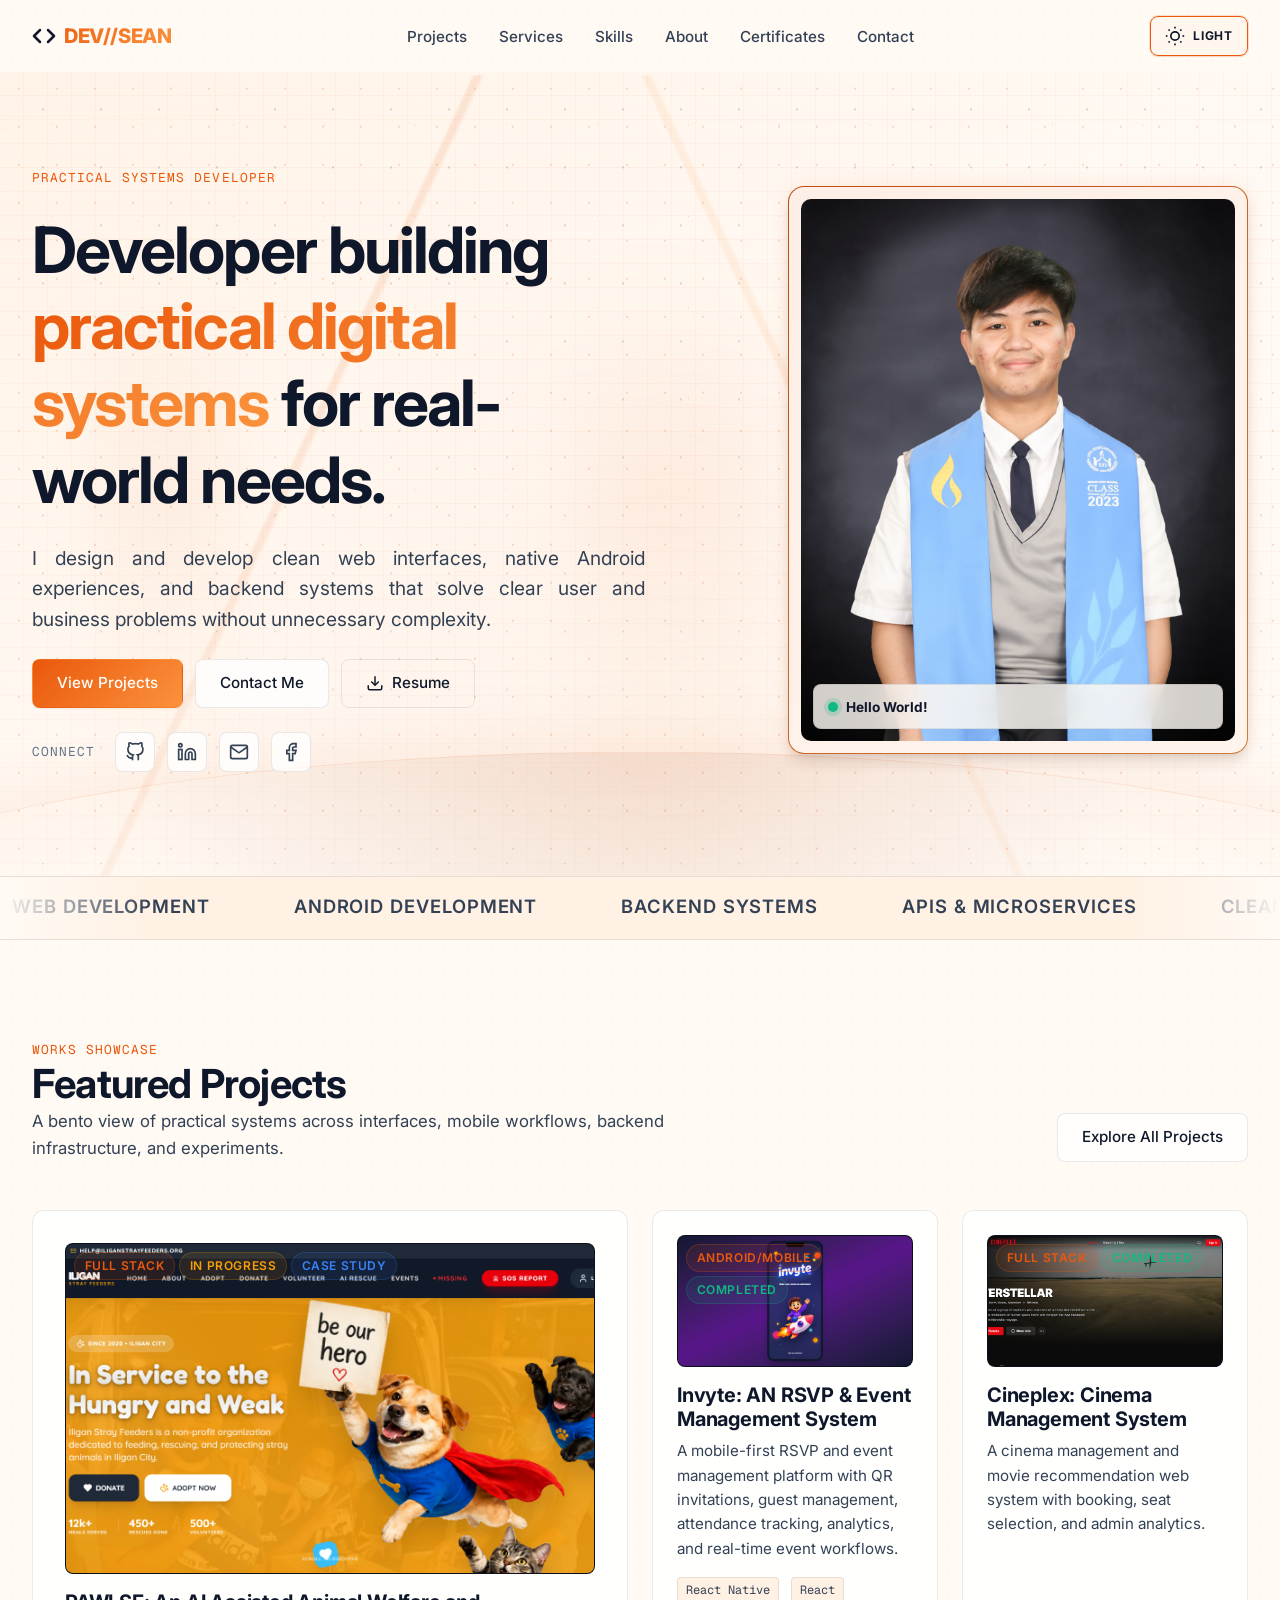
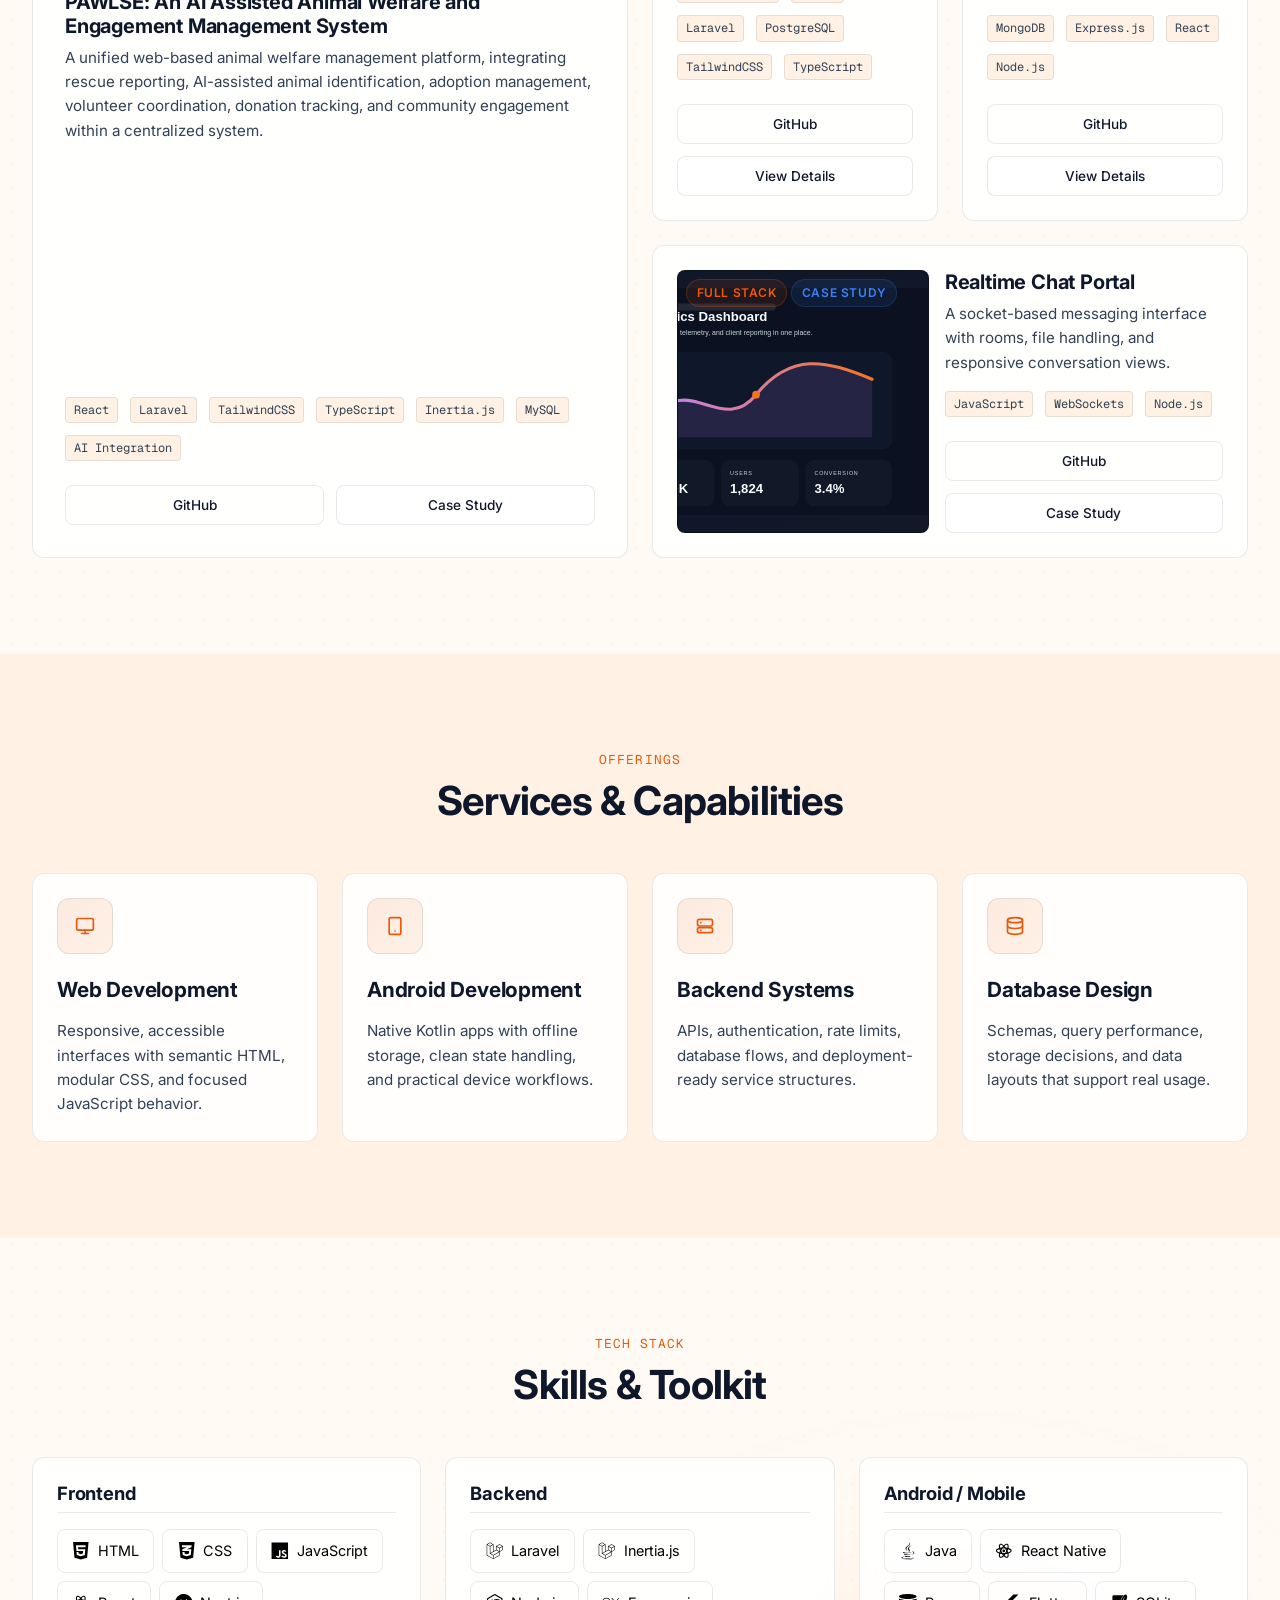
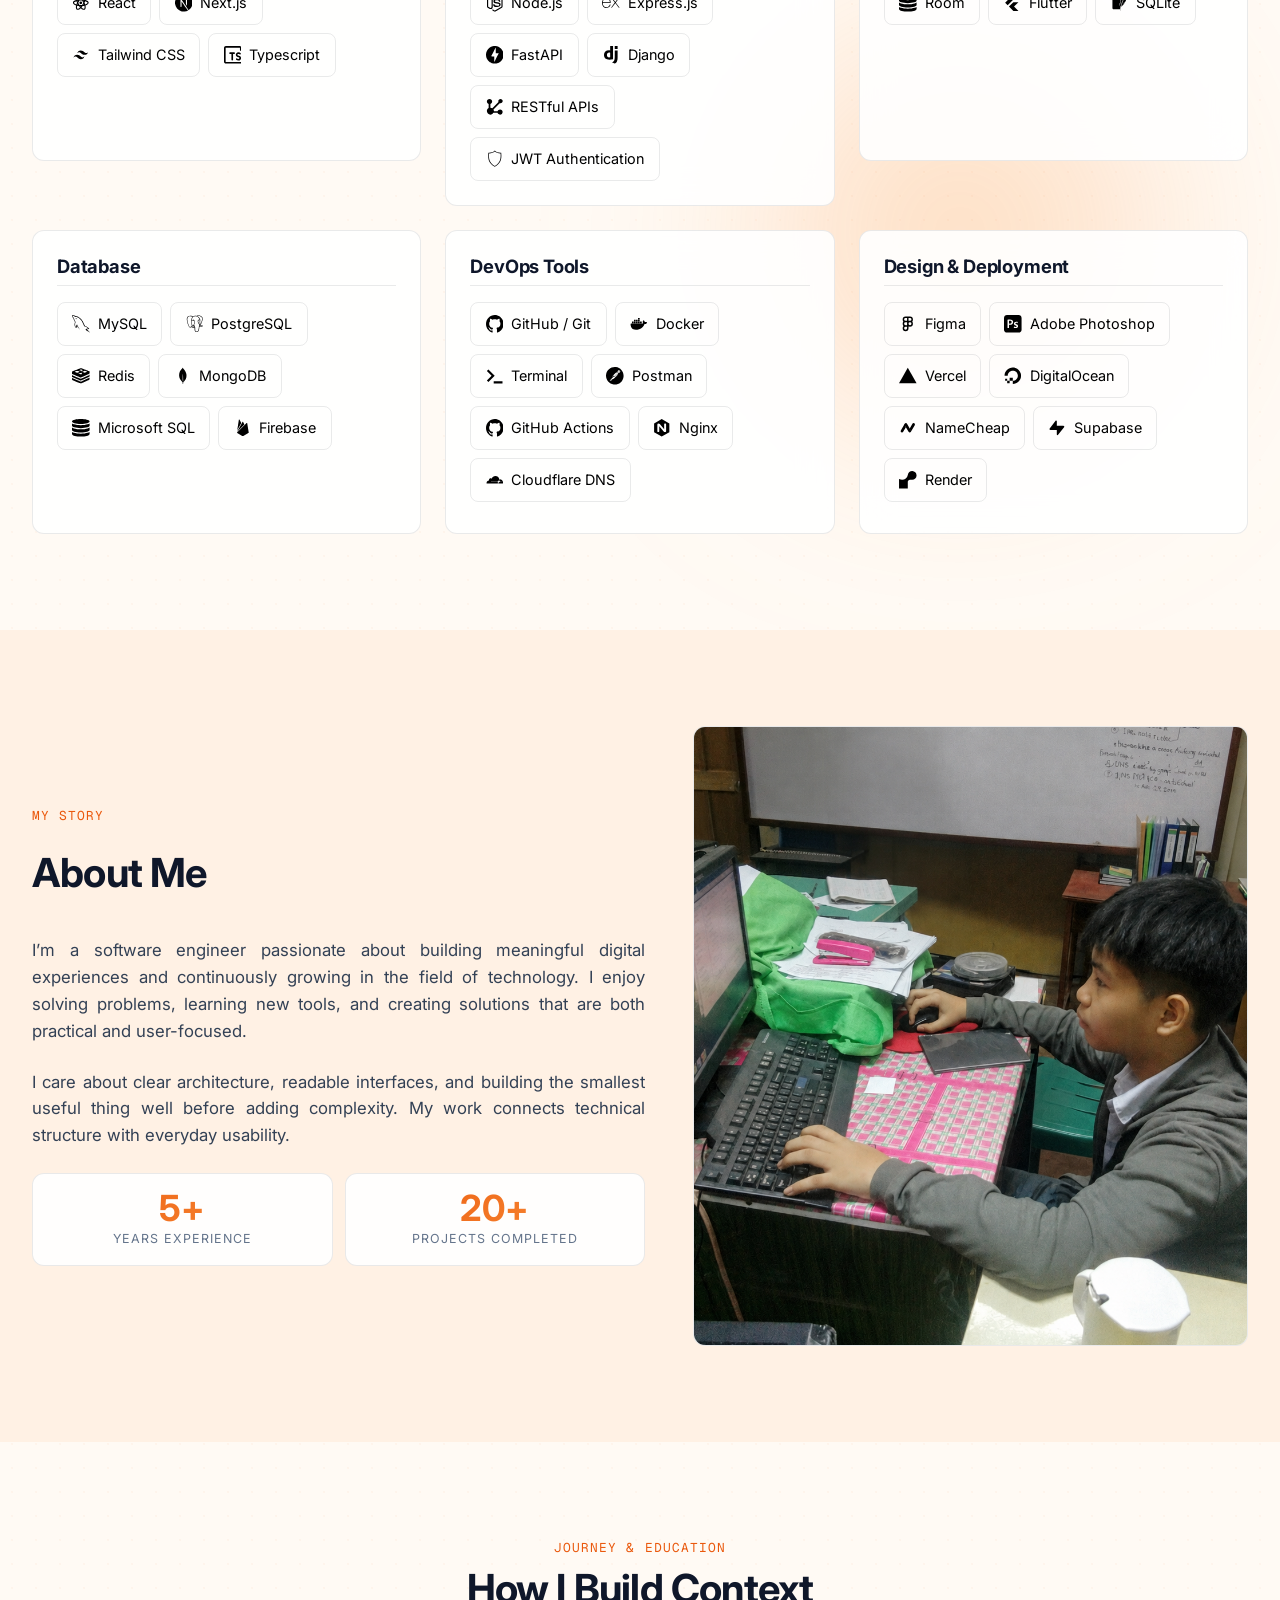
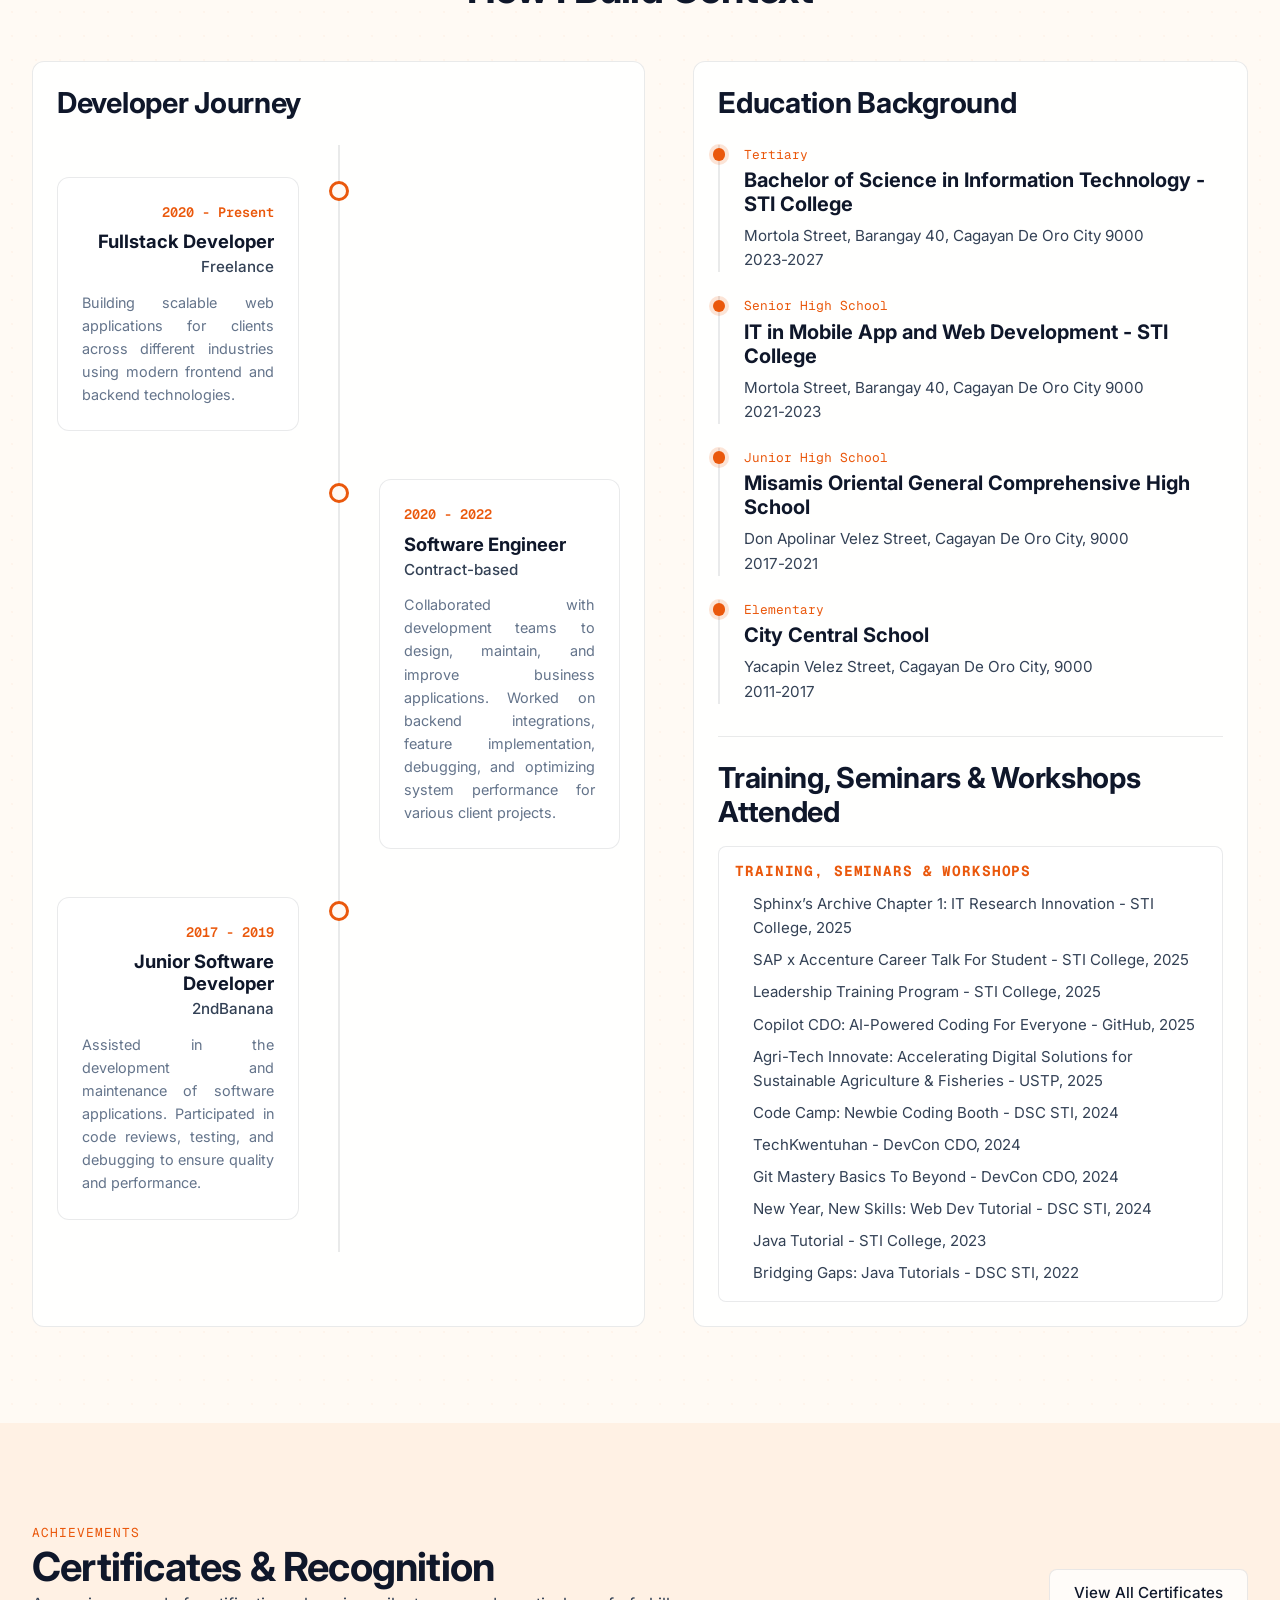
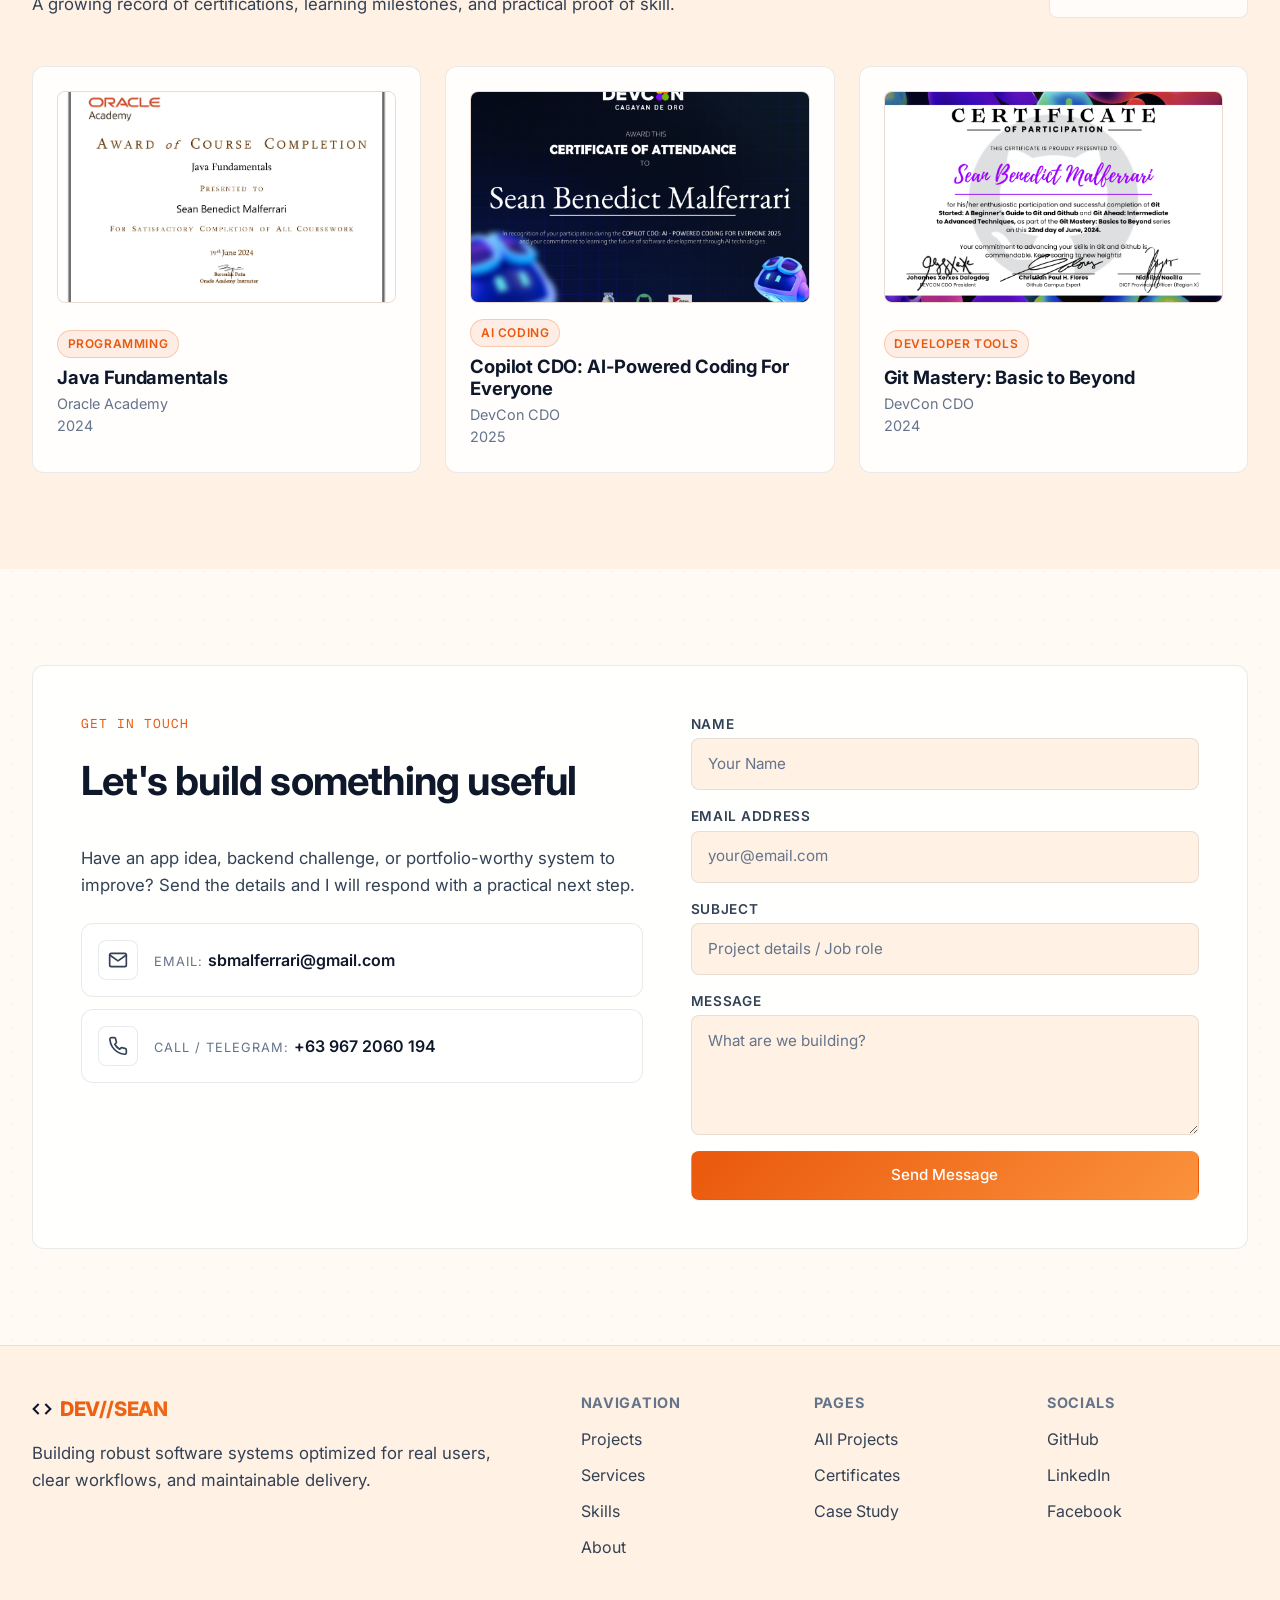
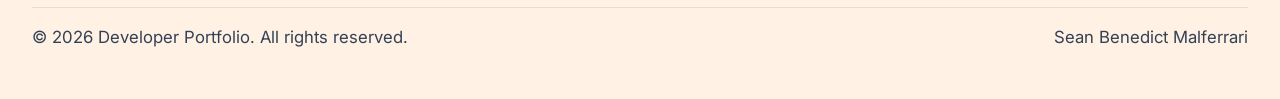
==== index.html @ 6ca3af42 "initial commit" ====
<!DOCTYPE html>
<html lang="en" data-theme="dark">

<head>
  <meta charset="UTF-8">
  <meta name="viewport" content="width=device-width, initial-scale=1.0">
  <title>Developer Portfolio | Practical Digital Systems</title>
  <meta name="description"
    content="Developer portfolio for practical web, Android, backend, and data-driven digital systems built for real-world needs.">
  <meta name="keywords"
    content="Software Developer, Web Developer, Android Developer, Backend Engineer, JavaScript, Kotlin, Node.js">
  <meta name="author" content="Developer">
  <link rel="preconnect" href="https://fonts.googleapis.com">
  <link rel="preconnect" href="https://fonts.gstatic.com" crossorigin>
  <link rel="icon" href="assets/icons/favicon.ico" type="image/x-icon">
  <link
    href="https://fonts.googleapis.com/css2?family=Geist+Mono:wght@100..900&family=Geist:wght@100..900&family=Inter:wght@100..900&display=swap"
    rel="stylesheet">
  <link rel="stylesheet" href="css/reset.css">
  <link rel="stylesheet" href="css/variables.css">
  <link rel="stylesheet" href="css/base.css">
  <link rel="stylesheet" href="css/layout.css">
  <link rel="stylesheet" href="css/components.css">
  <link rel="stylesheet" href="css/sections.css">
  <link rel="stylesheet" href="css/animations.css">
  <link rel="stylesheet" href="css/responsive.css">
</head>

<body>
  <div class="blur-glow-container" aria-hidden="true">
    <div class="blur-glow blur-glow-1 float-bg-1"></div>
    <div class="blur-glow blur-glow-2 float-bg-2"></div>
  </div>

  <header id="siteHeader">
    <div class="container nav-wrapper">
      <a href="index.html#home" class="logo" aria-label="Developer Portfolio Home">
        <svg width="24" height="24" viewBox="0 0 24 24" fill="none" stroke="currentColor" stroke-width="2.5"
          stroke-linecap="round" stroke-linejoin="round" aria-hidden="true">
          <polyline points="16 18 22 12 16 6"></polyline>
          <polyline points="8 6 2 12 8 18"></polyline>
        </svg>
        <span>DEV//SEAN</span>
      </a>
      <nav class="nav-menu" aria-label="Main Navigation">
        <ul class="nav-links">
          <li><a href="#projects" class="nav-link">Projects</a></li>
          <li><a href="#services" class="nav-link">Services</a></li>
          <li><a href="#skills" class="nav-link">Skills</a></li>
          <li><a href="#about" class="nav-link">About</a></li>
          <li><a href="#achievements" class="nav-link">Certificates</a></li>
          <li><a href="#contact" class="nav-link">Contact</a></li>
        </ul>
      </nav>
      <div class="nav-actions">
        <button class="theme-toggle" id="themeToggler" type="button" aria-label="Toggle Theme">
          <svg class="moon-icon" width="20" height="20" viewBox="0 0 24 24" fill="none" stroke="currentColor"
            stroke-width="2" aria-hidden="true">
            <path d="M21 12.79A9 9 0 1 1 11.21 3 7 7 0 0 0 21 12.79z"></path>
          </svg>
          <svg class="sun-icon" width="20" height="20" viewBox="0 0 24 24" fill="none" stroke="currentColor"
            stroke-width="2" aria-hidden="true">
            <circle cx="12" cy="12" r="5"></circle>
            <line x1="12" y1="1" x2="12" y2="3"></line>
            <line x1="12" y1="21" x2="12" y2="23"></line>
            <line x1="4.22" y1="4.22" x2="5.64" y2="5.64"></line>
            <line x1="18.36" y1="18.36" x2="19.78" y2="19.78"></line>
            <line x1="1" y1="12" x2="3" y2="12"></line>
            <line x1="21" y1="12" x2="23" y2="12"></line>
            <line x1="4.22" y1="19.78" x2="5.64" y2="18.36"></line>
            <line x1="18.36" y1="4.22" x2="19.78" y2="5.64"></line>
          </svg>
          <span class="theme-toggle-text">Dark</span>
        </button>
        <button class="hamburger" type="button" aria-label="Toggle Mobile Menu" aria-expanded="false"
          aria-controls="mobileNavbar">
          <span></span><span></span><span></span>
        </button>
      </div>
    </div>
  </header>

  <nav class="mobile-nav" id="mobileNavbar" aria-label="Mobile Navigation" aria-hidden="true">
    <a href="#projects" class="nav-link">Projects</a>
    <a href="#services" class="nav-link">Services</a>
    <a href="#skills" class="nav-link">Skills</a>
    <a href="#about" class="nav-link">About</a>
    <a href="#achievements" class="nav-link">Certificates</a>
    <a href="#contact" class="nav-link">Contact</a>
  </nav>

  <main>
    <div class="hero-tech-shell" data-parallax-shell>
      <div class="arc-aura-bg" aria-hidden="true">
        <span class="arc-aura-starfield"></span>
        <span class="arc-aura-column arc-aura-column-1"></span>
        <span class="arc-aura-column arc-aura-column-2"></span>
        <span class="arc-aura-column arc-aura-column-3"></span>
        <span class="arc-aura-horizon"></span>
      </div>
      <section class="hero-section" id="home">
        <div class="container hero-layout">
          <div class="hero-content hero-copy reveal">
            <span class="section-kicker">Practical Systems Developer</span>
            <h1>Developer building <span class="gradient-text">practical digital systems</span> for real-world needs.
            </h1>
            <p class="hero-lead">I design and develop clean web interfaces, native Android experiences, and backend
              systems that solve clear user and business problems without unnecessary complexity.</p>
            <div class="hero-actions" aria-label="Primary actions">
              <a href="#projects" class="btn btn-primary">View Projects</a>
              <a href="#contact" class="btn btn-secondary">Contact Me</a>
              <a href="assets/documents/resume-placeholder.txt" class="btn btn-outline" download
                aria-label="Download resume">
                <svg width="18" height="18" viewBox="0 0 24 24" fill="none" stroke="currentColor" stroke-width="2"
                  aria-hidden="true">
                  <path d="M21 15v4a2 2 0 0 1-2 2H5a2 2 0 0 1-2-2v-4"></path>
                  <polyline points="7 10 12 15 17 10"></polyline>
                  <line x1="12" y1="15" x2="12" y2="3"></line>
                </svg>
                Resume
              </a>
            </div>
            <div class="hero-socials social-links" aria-label="Social profile links">
              <span class="social-label">Connect</span>
              <a href="https://github.com" target="_blank" rel="noopener noreferrer" class="btn-icon"
                aria-label="GitHub Profile"><svg width="20" height="20" viewBox="0 0 24 24" fill="none"
                  stroke="currentColor" stroke-width="2" aria-hidden="true">
                  <path
                    d="M9 19c-5 1.5-5-2.5-7-3m14 6v-3.87a3.37 3.37 0 0 0-.94-2.61c3.14-.35 6.44-1.54 6.44-7A5.44 5.44 0 0 0 20 4.77 5.07 5.07 0 0 0 19.91 1S18.73.65 16 2.48a13.38 13.38 0 0 0-7 0C6.27.65 5.09 1 5.09 1A5.07 5.07 0 0 0 5 4.77a5.44 5.44 0 0 0-1.5 3.78c0 5.42 3.3 6.61 6.44 7A3.37 3.37 0 0 0 9 18.13V22">
                  </path>
                </svg></a>
              <a href="https://linkedin.com" target="_blank" rel="noopener noreferrer" class="btn-icon"
                aria-label="LinkedIn Profile"><svg width="20" height="20" viewBox="0 0 24 24" fill="none"
                  stroke="currentColor" stroke-width="2" aria-hidden="true">
                  <path d="M16 8a6 6 0 0 1 6 6v7h-4v-7a2 2 0 0 0-2-2 2 2 0 0 0-2 2v7h-4v-7a6 6 0 0 1 6-6z"></path>
                  <rect x="2" y="9" width="4" height="12"></rect>
                  <circle cx="4" cy="4" r="2"></circle>
                </svg></a>
              <a href="mailto:hello@example.com" class="btn-icon" aria-label="Email Me"><svg width="20" height="20"
                  viewBox="0 0 24 24" fill="none" stroke="currentColor" stroke-width="2" aria-hidden="true">
                  <path d="M4 4h16c1.1 0 2 .9 2 2v12c0 1.1-.9 2-2 2H4c-1.1 0-2-.9-2-2V6c0-1.1.9-2 2-2z"></path>
                  <polyline points="22,6 12,13 2,6"></polyline>
                </svg></a>
              <a href="https://facebook.com" target="_blank" rel="noopener noreferrer" class="btn-icon"
                aria-label="Facebook Profile"><svg width="20" height="20" viewBox="0 0 24 24" fill="none"
                  stroke="currentColor" stroke-width="2" aria-hidden="true">
                  <path d="M18 2h-3a5 5 0 0 0-5 5v3H7v4h3v8h4v-8h3l1-4h-4V7a1 1 0 0 1 1-1h3z"></path>
                </svg></a>
            </div>
          </div>
          <aside class="hero-visual reveal delay-2" aria-label="Developer profile image">
            <div class="profile-frame">
              <img src="assets/images/profile/hero_profile.jpg" alt="Developer profile portrait" class="profile-image">
              <div class="profile-status">
                <span class="status-dot" aria-hidden="true"></span>
                Hello World!
              </div>
            </div>
          </aside>
        </div>
      </section>

      <div class="marquee-container" aria-label="Expertise Highlights List">
        <div class="marquee-content">
          <span class="marquee-item"><svg viewBox="0 0 24 24" fill="none" stroke="currentColor" stroke-width="2"
              aria-hidden="true">
              <rect x="2" y="3" width="20" height="14" rx="2"></rect>
              <line x1="8" y1="21" x2="16" y2="21"></line>
              <line x1="12" y1="17" x2="12" y2="21"></line>
            </svg>Web Development</span>
          <span class="marquee-item"><svg viewBox="0 0 24 24" fill="none" stroke="currentColor" stroke-width="2"
              aria-hidden="true">
              <rect x="5" y="2" width="14" height="20" rx="2"></rect>
              <line x1="12" y1="18" x2="12.01" y2="18"></line>
            </svg>Android Development</span>
          <span class="marquee-item"><svg viewBox="0 0 24 24" fill="none" stroke="currentColor" stroke-width="2"
              aria-hidden="true">
              <ellipse cx="12" cy="5" rx="9" ry="3"></ellipse>
              <path d="M3 5v14c0 1.66 4 3 9 3s9-1.34 9-3V5"></path>
              <path d="M3 12c0 1.66 4 3 9 3s9-1.34 9-3"></path>
            </svg>Backend Systems</span>
          <span class="marquee-item"><svg viewBox="0 0 24 24" fill="none" stroke="currentColor" stroke-width="2"
              aria-hidden="true">
              <polygon points="12 2 2 7 12 12 22 7 12 2"></polygon>
              <polyline points="2 17 12 22 22 17"></polyline>
              <polyline points="2 12 12 17 22 12"></polyline>
            </svg>APIs &amp; Microservices</span>
          <span class="marquee-item"><svg viewBox="0 0 24 24" fill="none" stroke="currentColor" stroke-width="2"
              aria-hidden="true">
              <path d="M12 20h9"></path>
              <path d="M16.5 3.5a2.12 2.12 0 0 1 3 3L7 19l-4 1 1-4Z"></path>
            </svg>Clean Interfaces</span>
          <span class="marquee-item"><svg viewBox="0 0 24 24" fill="none" stroke="currentColor" stroke-width="2"
              aria-hidden="true">
              <rect x="2" y="3" width="20" height="14" rx="2"></rect>
              <line x1="8" y1="21" x2="16" y2="21"></line>
              <line x1="12" y1="17" x2="12" y2="21"></line>
            </svg>Web Development</span>
          <span class="marquee-item"><svg viewBox="0 0 24 24" fill="none" stroke="currentColor" stroke-width="2"
              aria-hidden="true">
              <rect x="5" y="2" width="14" height="20" rx="2"></rect>
              <line x1="12" y1="18" x2="12.01" y2="18"></line>
            </svg>Android Development</span>
          <span class="marquee-item"><svg viewBox="0 0 24 24" fill="none" stroke="currentColor" stroke-width="2"
              aria-hidden="true">
              <ellipse cx="12" cy="5" rx="9" ry="3"></ellipse>
              <path d="M3 5v14c0 1.66 4 3 9 3s9-1.34 9-3V5"></path>
              <path d="M3 12c0 1.66 4 3 9 3s9-1.34 9-3"></path>
            </svg>Backend Systems</span>
        </div>
      </div>
    </div>

    <section id="projects">
      <div class="container">
        <div class="section-heading section-heading-row reveal">
          <div>
            <span class="section-kicker">Works Showcase</span>
            <h2>Featured Projects</h2>
            <p class="section-lead">A bento view of practical systems across interfaces, mobile workflows, backend
              infrastructure, and experiments.</p>
          </div>
          <a href="projects.html" class="btn btn-secondary">Explore All Projects</a>
        </div>
        <div class="project-bento" data-render="featured-projects" aria-label="Featured project bento grid">
          <article class="card project-card project-card-large reveal">
            <div class="project-image-wrapper">
              <div class="project-badges">
                <span class="badge badge-category">Full Stack</span>
                <span class="badge badge-completed">Completed</span>
                <span class="badge badge-case-study">Case Study</span>
              </div>
              <img src="assets/images/projects/project-web.svg" alt="SaaS metrics dashboard project preview"
                class="project-image">
            </div>
            <div class="project-content">
              <h3 class="project-title">SaaS Metrics Dashboard Platform</h3>
              <p class="project-desc">A lightweight analytics dashboard with realtime telemetry, responsive data panels,
                and a clean interface for decision-making teams.</p>
              <div class="project-tech"><span class="tech-tag">HTML5</span><span class="tech-tag">CSS3</span><span
                  class="tech-tag">JavaScript</span><span class="tech-tag">Node.js</span></div>
              <div class="project-actions"><a href="https://github.com" target="_blank" rel="noopener noreferrer"
                  class="btn btn-outline">GitHub</a><a href="project-details.html?id=saas-dashboard"
                  class="btn btn-secondary">Case Study</a></div>
            </div>
          </article>
          <article class="card project-card project-card-medium reveal delay-1">
            <div class="project-image-wrapper">
              <div class="project-badges">
                <span class="badge badge-category">Android/Mobile</span>
                <span class="badge badge-completed">Completed</span>
              </div><img src="assets/images/projects/project-mobile.svg" alt="FocusFlow Android app project preview"
                class="project-image">
            </div>
            <div class="project-content">
              <h3 class="project-title">FocusFlow Android App</h3>
              <p class="project-desc">A native productivity app with offline timers, Room storage, and focused session
                analytics.</p>
              <div class="project-tech"><span class="tech-tag">Kotlin</span><span class="tech-tag">Jetpack</span><span
                  class="tech-tag">Room</span></div>
              <div class="project-actions"><a href="https://github.com" target="_blank" rel="noopener noreferrer"
                  class="btn btn-outline">GitHub</a><a href="project-details.html?id=focus-flow"
                  class="btn btn-secondary">View Details</a></div>
            </div>
          </article>
          <article class="card project-card project-card-medium reveal delay-2">
            <div class="project-image-wrapper">
              <div class="project-badges">
                <span class="badge badge-category">Backend</span>
                <span class="badge badge-progress">In Progress</span>
              </div><img src="assets/images/projects/project-backend.svg" alt="Microservices API gateway project preview"
                class="project-image">
            </div>
            <div class="project-content">
              <h3 class="project-title">Microservices API Gateway</h3>
              <p class="project-desc">A routing and auth gateway for distributed services, rate limits, and service
                telemetry.</p>
              <div class="project-tech"><span class="tech-tag">Node.js</span><span class="tech-tag">Redis</span><span
                  class="tech-tag">Docker</span></div>
              <div class="project-actions"><a href="https://github.com" target="_blank" rel="noopener noreferrer"
                  class="btn btn-outline">GitHub</a><a href="project-details.html?id=api-gateway"
                  class="btn btn-secondary">View Details</a></div>
            </div>
          </article>
          <article class="card project-card project-card-wide reveal">
            <div class="project-image-wrapper">
              <div class="project-badges">
                <span class="badge badge-category">Full Stack</span>
                <span class="badge badge-case-study">Case Study</span>
              </div><img src="assets/images/projects/project-web.svg" alt="Realtime chat portal project preview"
                class="project-image">
            </div>
            <div class="project-content">
              <h3 class="project-title">Realtime Chat Portal</h3>
              <p class="project-desc">A socket-based messaging interface with rooms, file handling, and responsive
                conversation views.</p>
              <div class="project-tech"><span class="tech-tag">JavaScript</span><span
                  class="tech-tag">WebSockets</span><span class="tech-tag">Node.js</span></div>
              <div class="project-actions"><a href="https://github.com" target="_blank" rel="noopener noreferrer"
                  class="btn btn-outline">GitHub</a><a href="project-details.html?id=chat-portal"
                  class="btn btn-secondary">Case Study</a></div>
            </div>
          </article>
          <article class="card project-card project-card-small reveal delay-1">
            <div class="project-image-wrapper">
              <div class="project-badges">
                <span class="badge badge-category">System</span>
                <span class="badge badge-experimental">Experimental</span>
              </div><img src="assets/images/projects/project-experimental.svg" alt="Compiler experiment project preview"
                class="project-image">
            </div>
            <div class="project-content">
              <h3 class="project-title">Toy Compiler in C</h3>
              <p class="project-desc">A parser and AST compiler experiment for learning lower-level tooling.</p>
              <div class="project-tech"><span class="tech-tag">C</span><span class="tech-tag">Assembly</span><span
                  class="tech-tag">Linux</span></div>
              <div class="project-actions"><a href="https://github.com" target="_blank" rel="noopener noreferrer"
                  class="btn btn-outline">GitHub</a><a href="project-details.html?id=compiler"
                  class="btn btn-secondary">View Details</a></div>
            </div>
          </article>
          <article class="card project-card project-card-small reveal delay-2">
            <div class="project-image-wrapper">
              <div class="project-badges">
                <span class="badge badge-category">UI/UX</span>
                <span class="badge badge-completed">Completed</span>
              </div><img src="assets/images/projects/project-web.svg" alt="Design system kit project preview"
                class="project-image">
            </div>
            <div class="project-content">
              <h3 class="project-title">Design System Kit</h3>
              <p class="project-desc">Reusable interface patterns, tokens, and responsive page components.</p>
              <div class="project-tech"><span class="tech-tag">Figma</span><span class="tech-tag">CSS</span><span
                  class="tech-tag">Design Tokens</span></div>
              <div class="project-actions"><a href="https://github.com" target="_blank" rel="noopener noreferrer"
                  class="btn btn-outline">GitHub</a><a href="project-details.html?id=design-system"
                  class="btn btn-secondary">View Details</a></div>
            </div>
          </article>
        </div>
      </div>
    </section>

    <section id="services" class="section-muted">
      <div class="container">
        <div class="section-heading reveal">
          <span class="section-kicker">Offerings</span>
          <h2>Services &amp; Capabilities</h2>
        </div>
        <div class="services-grid">
          <article class="card service-card reveal">
            <div class="service-icon-box"><svg viewBox="0 0 24 24" fill="none" stroke="currentColor" stroke-width="2"
                aria-hidden="true">
                <rect x="2" y="3" width="20" height="14" rx="2"></rect>
                <line x1="8" y1="21" x2="16" y2="21"></line>
                <line x1="12" y1="17" x2="12" y2="21"></line>
              </svg></div>
            <h3 class="service-title">Web Development</h3>
            <p class="service-desc">Responsive, accessible interfaces with semantic HTML, modular CSS, and focused
              JavaScript behavior.</p>
          </article>
          <article class="card service-card reveal delay-1">
            <div class="service-icon-box"><svg viewBox="0 0 24 24" fill="none" stroke="currentColor" stroke-width="2"
                aria-hidden="true">
                <rect x="5" y="2" width="14" height="20" rx="2"></rect>
                <line x1="12" y1="18" x2="12.01" y2="18"></line>
              </svg></div>
            <h3 class="service-title">Android Development</h3>
            <p class="service-desc">Native Kotlin apps with offline storage, clean state handling, and practical device
              workflows.</p>
          </article>
          <article class="card service-card reveal delay-2">
            <div class="service-icon-box"><svg viewBox="0 0 24 24" fill="none" stroke="currentColor" stroke-width="2"
                aria-hidden="true">
                <rect x="3" y="4" width="18" height="8" rx="2"></rect>
                <rect x="3" y="14" width="18" height="6" rx="2"></rect>
                <line x1="7" y1="8" x2="7.01" y2="8"></line>
                <line x1="7" y1="17" x2="7.01" y2="17"></line>
              </svg></div>
            <h3 class="service-title">Backend Systems</h3>
            <p class="service-desc">APIs, authentication, rate limits, database flows, and deployment-ready service
              structures.</p>
          </article>
          <article class="card service-card reveal">
            <div class="service-icon-box"><svg viewBox="0 0 24 24" fill="none" stroke="currentColor" stroke-width="2"
                aria-hidden="true">
                <ellipse cx="12" cy="5" rx="9" ry="3"></ellipse>
                <path d="M3 5v14c0 1.66 4 3 9 3s9-1.34 9-3V5"></path>
                <path d="M3 12c0 1.66 4 3 9 3s9-1.34 9-3"></path>
              </svg></div>
            <h3 class="service-title">Database Design</h3>
            <p class="service-desc">Schemas, query performance, storage decisions, and data layouts that support real
              usage.</p>
          </article>
        </div>
      </div>
    </section>

    <section id="skills">
      <div class="container">
        <div class="section-heading reveal"><span class="section-kicker">Tech Stack</span>
          <h2>Skills &amp; Toolkit</h2>
        </div>
        <div class="skills-grid" data-render="skills">
          <article class="card skills-category reveal">
            <h3>Frontend</h3>
            <div class="skills-chips">
              <span class="skill-chip"><object data="/assets/icons/html.svg" width="24" height="24"></object>HTML</span>
              <span class="skill-chip"><object data="/assets/icons/css.svg" width="24" height="24"></object>CSS</span>
              <span class="skill-chip"><object data="/assets/icons/javascript.svg" width="24" height="24"></object>JavaScript</span>
              <span class="skill-chip"><object data="/assets/icons/react.svg" width="24" height="24"></object>React</span>
              <span class="skill-chip"><object data="/assets/icons/next-js.svg" width="24" height="24"></object>Next.js</span>
              <span class="skill-chip"><object data="/assets/icons/tailwind-css.svg" width="24" height="24"></object>Tailwind CSS</span>
              <span class="skill-chip"><object data="/assets/icons/typescript.svg" width="24" height="24"></object>Typescript</span>
            </div>
          </article>
          <article class="card skills-category reveal delay-1">
            <h3>Backend</h3>
            <div class="skills-chips">
              <span class="skill-chip"><object data="/assets/icons/laravel.svg" width="24" height="24"></object>Laravel</span>
              <span class="skill-chip"><object data="/assets/icons/laravel.svg" width="24" height="24"></object>Inertia.js</span>
              <span class="skill-chip"><object data="/assets/icons/node-js.svg" width="24" height="24"></object>Node.js</span>
              <span class="skill-chip"><object data="/assets/icons/express-js.svg" width="24" height="24"></object>Express.js</span>
              <span class="skill-chip"><object data="/assets/icons/fastapi.svg" width="24" height="24"></object>FastAPI</span>
              <span class="skill-chip"><object data="/assets/icons/django.svg" width="24" height="24"></object>Django</span>
              <span class="skill-chip"><object data="/assets/icons/restapi.svg" width="24" height="24"></object>RESTful APIs</span>
              <span class="skill-chip"><object data="/assets/icons/jwt-auth.svg" width="24" height="24"></object>JWT Authentication</span>
            </div>
          </article>
          <article class="card skills-category reveal delay-2">
            <h3>Android / Mobile</h3>
            <div class="skills-chips">
              <span class="skill-chip"><object data="/assets/icons/java.svg" width="24" height="24"></object>Java</span>
              <span class="skill-chip"><object data="/assets/icons/react.svg" width="24" height="24"></object>React Native</span>
              <span class="skill-chip"><object data="/assets/icons/database.svg" width="24" height="24"></object>Room</span>
              <span class="skill-chip"><object data="/assets/icons/flutter.svg" width="24" height="24"></object>Flutter</span>
              <span class="skill-chip"><object data="/assets/icons/sqlite.svg" width="24" height="24"></object>SQLite</span>
            </div>
          </article>
          <article class="card skills-category reveal">
            <h3>Database</h3>
            <div class="skills-chips">
              <span class="skill-chip"><object data="/assets/icons/mysql.svg" width="24" height="24"></object>MySQL</span>
              <span class="skill-chip"><object data="/assets/icons/postgresql.svg" width="24" height="24"></object>PostgreSQL</span>
              <span class="skill-chip"><object data="/assets/icons/redis.svg" width="24" height="24"></object>Redis</span>
              <span class="skill-chip"><object data="/assets/icons/mongodb.svg" width="24" height="24"></object>MongoDB</span>
              <span class="skill-chip"><object data="/assets/icons/database.svg" width="24" height="24"></object>Microsoft SQL</span>
              <span class="skill-chip"><object data="/assets/icons/firebase.svg" width="24" height="24"></object>Firebase</span>
            </div>
          </article>
          <article class="card skills-category reveal delay-1">
            <h3>DevOps Tools</h3>
            <div class="skills-chips">
              <span class="skill-chip"><object data="/assets/icons/github.svg" width="24" height="24"></object>GitHub / Git</span>
              <span class="skill-chip"><object data="/assets/icons/docker.svg" width="24" height="24"></object>Docker</span>
              <span class="skill-chip"><object data="/assets/icons/terminal.svg" width="24" height="24"></object>Terminal</span>
              <span class="skill-chip"><object data="/assets/icons/postman.svg" width="24" height="24"></object>Postman</span>
              <span class="skill-chip"><object data="/assets/icons/github.svg" width="24" height="24"></object>GitHub Actions</span>
              <span class="skill-chip"><object data="/assets/icons/nginx.svg" width="24" height="24"></object>Nginx</span>
              <span class="skill-chip"><object data="/assets/icons/cloudflare.svg" width="24" height="24"></object>Cloudflare DNS</span>
            </div>
          </article>
          <article class="card skills-category reveal delay-2">
            <h3>Design &amp; Deployment</h3>
            <div class="skills-chips">
              <span class="skill-chip"><object data="/assets/icons/figma.svg" width="24" height="24"></object>Figma</span>
              <span class="skill-chip"><object data="/assets/icons/photoshop.svg" width="24" height="24"></object>Adobe Photoshop</span>
              <span class="skill-chip"><object data="/assets/icons/vercel.svg" width="24" height="24"></object>Vercel</span>
              <span class="skill-chip"><object data="/assets/icons/digitalocean.svg" width="24" height="24"></object>DigitalOcean</span>
              <span class="skill-chip"><object data="/assets/icons/namecheap.svg" width="24" height="24"></object>NameCheap</span>
              <span class="skill-chip"><object data="/assets/icons/supabase.svg" width="24" height="24"></object>Supabase</span>
              <span class="skill-chip"><object data="/assets/icons/render.svg" width="24" height="24"></object>Render</span>
            </div>
          </article>
        </div>
      </div>
    </section>

    <section id="about" class="section-muted">
      <div class="container">
        <div class="about-layout">
          <div class="about-copy reveal">
            <span class="section-kicker">My Story</span>
            <h2>About Me</h2>
            <p>I’m a software engineer passionate about building meaningful digital
              experiences and continuously growing in the field of technology. I enjoy
              solving problems, learning new tools, and creating solutions that are both
              practical and user-focused.</p>
            <p>I care about clear architecture, readable interfaces, and building the smallest useful thing well before
              adding complexity. My work connects technical structure with everyday usability.</p>
            <div class="about-stats">
              <div class="stat-card card"><strong>5+</strong><span>Years Experience</span></div>
              <div class="stat-card card"><strong>20+</strong><span>Projects Completed</span></div>
            </div>
          </div>
          <div class="about-media reveal delay-1">
            <div class="card image-card"><img src="assets/images/about/about_me_profile.png"
                alt="Developer working on practical software systems" class="about-image"></div>
          </div>
        </div>
      </div>
    </section>

    <section id="journey">
      <div class="container">
        <div class="section-heading reveal"><span class="section-kicker">Journey &amp; Education</span>
          <h2>How I Build Context</h2>
        </div>
        <div class="journey-layout">
          <article class="card journey-card reveal">
            <h3>Developer Journey</h3>
            <div class="reveal">
              <div class="timeline" data-render="developer-journey">
                <!-- Timeline Item 1 -->
                <div class="timeline-item timeline-item-left">
                  <div class="timeline-marker"></div>
                  <div class="timeline-card">
                    <div class="timeline-date">2020 - Present</div>
                    <h4 class="timeline-title">Fullstack Developer</h4>
                    <div class="timeline-org">Freelance</div>
                    <p class="timeline-desc"> Building scalable web applications for clients across different
                      industries using modern frontend and backend technologies.</p>
                  </div>
                </div>

                <!-- Timeline Item 2 -->
                <div class="timeline-item timeline-item-right">
                  <div class="timeline-marker"></div>
                  <div class="timeline-card">
                    <div class="timeline-date">2020 - 2022</div>
                    <h4 class="timeline-title">Software Engineer</h4>
                    <div class="timeline-org">Contract-based</div>
                    <p class="timeline-desc">Collaborated with development teams to design, maintain, and
                      improve business applications. Worked on backend integrations,
                      feature implementation, debugging, and optimizing system
                      performance for various client projects.</p>
                  </div>
                </div>

                <!-- Timeline Item 3 -->
                <div class="timeline-item timeline-item-left">
                  <div class="timeline-marker"></div>
                  <div class="timeline-card">
                    <div class="timeline-date">2017-2019</div>
                    <h4 class="timeline-title">Junior Software<br>Developer</h4>
                    <div class="timeline-org">2ndBanana</div>
                    <p class="timeline-desc">Assisted in the development and maintenance of software applications.
                      Participated in code reviews, testing, and debugging to ensure quality and performance.</p>
                  </div>
                </div>
              </div>
            </div>
          </article>
          <article class="card education-card reveal delay-1">
            <h3>Education Background</h3>
            <div class="compact-timeline" data-render="education-background">
              <div><span>Tertiary</span>
                <h4>Bachelor of Science in Information Technology - STI College</h4>
                <p>Mortola Street, Barangay 40, Cagayan De Oro City 9000<br>2023-2027</p>
              </div>
              <div><span>Senior High School</span>
                <h4>IT in Mobile App and Web Development - STI College</h4>
                <p>Mortola Street, Barangay 40, Cagayan De Oro City 9000<br>2021-2023</p>
              </div>
              <div><span>Junior High School</span>
                <h4>Misamis Oriental General Comprehensive High School</h4>
                <p>Don Apolinar Velez Street, Cagayan De Oro City, 9000<br>2017-2021</p>
              </div>
              <div><span>Elementary</span>
                <h4>City Central School</h4>
                <p>Yacapin Velez Street, Cagayan De Oro City, 9000<br>2011-2017</p>
              </div>
            </div>
            <div class="learning-attended" aria-labelledby="learning-attended-title">
              <h3 id="learning-attended-title">Training, Seminars &amp; Workshops Attended</h3>
              <div class="learning-attended-grid" data-render="learning-attended">
                <section class="learning-group" aria-labelledby="training-attended-title">
                  <h4 id="training-attended-title">Training, Seminars & Workshops</h4>
                  <ul>
                    <li>Sphinx’s Archive Chapter 1: IT Research Innovation – STI College, 2025</li>
                    <li>SAP x Accenture Career Talk For Student – STI College, 2025</li>
                    <li>Leadership Training Program –  STI College, 2025</li>
                    <li>Copilot CDO: AI-Powered Coding For Everyone – GitHub, 2025</li>
                    <li>Agri-Tech Innovate: Accelerating Digital Solutions for Sustainable Agriculture & Fisheries - USTP, 2025</li>
                    <li>Code Camp: Newbie Coding Booth – DSC STI, 2024</li>
                    <li>TechKwentuhan – DevCon CDO, 2024</li>
                    <li>Git Mastery Basics To Beyond – DevCon CDO, 2024</li>
                    <li>New Year, New Skills: Web Dev Tutorial – DSC STI, 2024</li>
                    <li>Java Tutorial – STI College, 2023</li>
                    <li>Bridging Gaps: Java Tutorials – DSC STI, 2022</li>
                  </ul>
                </section>
              </div>
            </div>
          </article>
        </div>
      </div>
    </section>

    <section id="achievements" class="section-muted">
      <div class="container">
        <div class="section-heading section-heading-row reveal">
          <div><span class="section-kicker">Achievements</span>
            <h2>Certificates &amp; Recognition</h2>
            <p class="section-lead">A growing record of certifications, learning milestones, and practical proof of
              skill.</p>
          </div>
          <a href="certificates.html" class="btn btn-secondary">View All Certificates</a>
        </div>
        <div class="certificate-grid" data-render="featured-certificates">
          <article class="card certificate-card reveal" data-modal-title="Java Fundamentals"
            data-modal-details="Issuer: Oracle Academy | Year: 2024"
            data-modal-image="assets/images/certificates/java-fundamentals.jpg" tabindex="0">
            <img src="assets/images/certificates/java-fundamentals.jpg"
              alt="Java Fundamentals certificate placeholder" class="certificate-image">
            <div>
              <h3>Java Fundamentals</h3>
              <p>Oracle Academy</p><span>2024</span>
            </div>
          </article>
          <article class="card certificate-card reveal delay-1" data-modal-title="Copilot CDO: AI-Powered Coding For Everyone"
            data-modal-details="Issuer: DevCon CDO | Year: 2025"
            data-modal-image="assets/images/certificates/copilot-cdo-ai.png" tabindex="0">
            <img src="assets/images/certificates/copilot-cdo-ai.png"
              alt="Copilot CDO: AI-Powered Coding For Everyone certificate placeholder" class="certificate-image">
            <div>
              <h3>Copilot CDO: AI-Powered Coding For Everyone</h3>
              <p>DevCon CDO</p><span>2025</span>
            </div>
          </article>
          <article class="card certificate-card reveal delay-2" data-modal-title="Git Mastery: Basic to Beyond"
            data-modal-details="Issuer: DevCon CDO | Year: 2024"
            data-modal-image="assets/images/certificates/git-mastery.png" tabindex="0">
            <img src="assets/images/certificates/git-mastery.png"
              alt="Git Mastery: Basic to Beyond certificate placeholder" class="certificate-image">
            <div>
              <h3>Git Mastery: Basic to Beyond</h3>
              <p>DevCon CDO</p><span>2024</span>
            </div>
          </article>
        </div>
      </div>
    </section>

    <section id="contact">
      <div class="container">
        <div class="card contact-panel reveal">
          <div class="contact-layout">
            <div class="contact-copy">
              <span class="section-kicker">Get in Touch</span>
              <h2>Let's build something useful</h2>
              <p>Have an app idea, backend challenge, or portfolio-worthy system to improve? Send the details and I will
                respond with a practical next step.</p>
              <div class="contact-methods">
                <a href="mailto:hello@example.com" class="contact-method"><span class="btn-icon" aria-hidden="true"><svg
                      viewBox="0 0 24 24" fill="none" stroke="currentColor" stroke-width="2">
                      <path d="M4 4h16c1.1 0 2 .9 2 2v12c0 1.1-.9 2-2 2H4c-1.1 0-2-.9-2-2V6c0-1.1.9-2 2-2z"></path>
                      <polyline points="22,6 12,13 2,6"></polyline>
                    </svg></span><span><span class="contact-method-label">Email: </span><span
                      class="contact-method-value">sbmalferrari@gmail.com</span></span></a>
                <a href="tel:+1234567890" class="contact-method"><span class="btn-icon" aria-hidden="true"><svg
                      viewBox="0 0 24 24" fill="none" stroke="currentColor" stroke-width="2">
                      <path
                        d="M22 16.92v3a2 2 0 0 1-2.18 2A19.79 19.79 0 0 1 11.19 19 19.5 19.5 0 0 1 5.19 13 19.79 19.79 0 0 1 2.27 4.37 2 2 0 0 1 4.26 2h3a2 2 0 0 1 2 1.72c.13.96.36 1.9.7 2.81a2 2 0 0 1-.45 2.11L8.09 9.91a16 16 0 0 0 6 6l1.27-1.27a2 2 0 0 1 2.11-.45c.91.34 1.85.57 2.81.7A2 2 0 0 1 22 16.92z">
                      </path>
                    </svg></span><span><span class="contact-method-label">Call / Telegram: </span><span
                      class="contact-method-value">+63 967 2060 194</span></span></a>
              </div>
            </div>
            <form class="contact-form" id="portfolioContactForm" novalidate>
              <div class="form-group"><label for="formName">Name</label><input type="text" id="formName"
                  class="form-control" placeholder="Your Name" required></div>
              <div class="form-group"><label for="formEmail">Email Address</label><input type="email" id="formEmail"
                  class="form-control" placeholder="your@email.com" required></div>
              <div class="form-group"><label for="formSubject">Subject</label><input type="text" id="formSubject"
                  class="form-control" placeholder="Project details / Job role" required></div>
              <div class="form-group"><label for="formMessage">Message</label><textarea id="formMessage"
                  class="form-control" placeholder="What are we building?" required></textarea></div>
              <button type="submit" class="btn btn-primary">Send Message</button>
            </form>
          </div>
        </div>
      </div>
    </section>
  </main>

  <footer id="siteFooter">
    <div class="container">
      <div class="footer-grid">
        <div class="footer-info"><a href="index.html#home" class="logo"
            aria-label="Developer Portfolio Footer Logo"><svg width="20" height="20" viewBox="0 0 24 24" fill="none"
              stroke="currentColor" stroke-width="2.5" aria-hidden="true">
              <polyline points="16 18 22 12 16 6"></polyline>
              <polyline points="8 6 2 12 8 18"></polyline>
            </svg><span>DEV//SEAN</span></a>
          <p>Building robust software systems optimized for real users, clear workflows, and maintainable delivery.</p>
        </div>
        <div class="footer-links-group">
          <div class="footer-col">
            <h4>Navigation</h4>
            <ul>
              <li><a href="#projects">Projects</a></li>
              <li><a href="#services">Services</a></li>
              <li><a href="#skills">Skills</a></li>
              <li><a href="#about">About</a></li>
            </ul>
          </div>
          <div class="footer-col">
            <h4>Pages</h4>
            <ul>
              <li><a href="projects.html">All Projects</a></li>
              <li><a href="certificates.html">Certificates</a></li>
              <li><a href="project-details.html?id=saas-dashboard">Case Study</a></li>
            </ul>
          </div>
          <div class="footer-col">
            <h4>Socials</h4>
            <ul>
              <li><a href="https://github.com/M3XH4" target="_blank" rel="noopener noreferrer">GitHub</a></li>
              <li><a href="https://www.linkedin.com/in/sean-benedict-malferrari-254400309/" target="_blank" rel="noopener noreferrer">LinkedIn</a></li>
              <li><a href="https://www.facebook.com/seanmalferrari/" target="_blank" rel="noopener noreferrer">Facebook</a></li>
            </ul>
          </div>
        </div>
      </div>
      <div class="footer-bottom">
        <p>&copy; 2026 Developer Portfolio. All rights reserved.</p>
        <p>Sean Benedict Malferrari</p>
      </div>
    </div>
  </footer>

  <div class="certificate-modal" id="certificateModal" role="dialog" aria-modal="true"
    aria-labelledby="certificateModalTitle" aria-hidden="true">
    <div class="certificate-modal__backdrop" data-modal-close></div>
    <div class="certificate-modal__dialog" role="document">
      <button class="certificate-modal__close" type="button" aria-label="Close certificate preview"
        data-modal-close>&times;</button>
      <img src="" alt="" class="certificate-modal__image" id="certificateModalImage">
      <div class="certificate-modal__content">
        <h2 id="certificateModalTitle">Certificate</h2>
        <p id="certificateModalDetails"></p>
      </div>
    </div>
  </div>

  <script src="js/theme.js"></script>
  <script src="js/navigation.js"></script>
  <script src="js/portfolio-data.js"></script>
  <script src="js/render-content.js"></script>
  <script src="js/animations.js"></script>
  <script src="js/modal.js"></script>
  <script src="js/main.js"></script>
</body>

</html>
---- css/variables.css ----
/* Design Tokens and Theme Variables */

:root {
  /* Font Families */
  --font-sans: 'Inter', system-ui, -apple-system, BlinkMacSystemFont, 'Segoe UI', Roboto, Oxygen, Ubuntu, Cantarell, sans-serif;
  --font-mono: 'Geist Mono', 'Fira Code', 'Courier New', Courier, monospace;

  /* Spacing Scale */
  --space-2xs: 0.25rem;  /* 4px */
  --space-xs: 0.5rem;    /* 8px */
  --space-sm: 0.75rem;   /* 12px */
  --space-md: 1rem;      /* 16px */
  --space-lg: 1.5rem;    /* 24px */
  --space-xl: 2rem;      /* 32px */
  --space-2xl: 3rem;     /* 48px */
  --space-3xl: 4.5rem;    /* 72px */
  --space-4xl: 6rem;     /* 96px */

  /* Border Radii */
  --radius-xs: 4px;
  --radius-sm: 8px;
  --radius-md: 12px;
  --radius-lg: 16px;
  --radius-xl: 24px;
  --radius-full: 9999px;

  /* Transitions */
  --transition-fast: 0.15s cubic-bezier(0.4, 0, 0.2, 1);
  --transition-normal: 0.25s cubic-bezier(0.4, 0, 0.2, 1);
  --transition-slow: 0.4s cubic-bezier(0.4, 0, 0.2, 1);
  --transition-bounce: 0.4s cubic-bezier(0.175, 0.885, 0.32, 1.275);

  /* Shared (Theme-Independent) Colors */
  --status-completed: #10b981;
  --status-progress: #f59e0b;
  --status-experimental: #8b5cf6;
  --status-case-study: #3b82f6;

  /* Shadows (Dark Default placeholders, updated below) */
  --shadow-sm: 0 1px 2px 0 rgba(0, 0, 0, 0.05);
  --shadow-md: 0 4px 6px -1px rgba(0, 0, 0, 0.1), 0 2px 4px -1px rgba(0, 0, 0, 0.06);
  --shadow-lg: 0 10px 15px -3px rgba(0, 0, 0, 0.1), 0 4px 6px -2px rgba(0, 0, 0, 0.05);
  --shadow-inset: inset 0 2px 4px 0 rgba(0, 0, 0, 0.06);
}

/* DARK THEME (Default) */
[data-theme="dark"], :root:not([data-theme="light"]) {
  --bg-primary: #08050f;
  --bg-secondary: #120b1f;
  --bg-surface: rgba(24, 16, 39, 0.62);
  --bg-surface-solid: #161023;
  --bg-surface-hover: rgba(37, 22, 58, 0.86);
  --surface-hover: rgba(37, 22, 58, 0.86);
  --surface-card: rgba(20, 13, 34, 0.82);
  
  --text-primary: #f8f5ff;
  --text-secondary: #d1c4f3;
  --text-muted: #a99dc9;
  
  --accent-primary: #c084fc;
  --accent-secondary: #7c3aed;
  --accent-gradient: linear-gradient(135deg, #c084fc 0%, #7c3aed 100%);
  --accent-gradient-glow: linear-gradient(135deg, rgba(192, 132, 252, 0.18) 0%, rgba(124, 58, 237, 0.18) 100%);
  
  --border-color: rgba(255, 255, 255, 0.08);
  --border-color-hover: rgba(255, 255, 255, 0.18);
  
  --glass-bg: rgba(20, 13, 34, 0.82);
  --glass-border: rgba(255, 255, 255, 0.08);
  --glass-backdrop: blur(16px);
  
  --shadow-neon: 0 0 24px rgba(192, 132, 252, 0.16);
  --bg-grid: rgba(192, 132, 252, 0.04);
}

/* LIGHT THEME */
[data-theme="light"] {
  --bg-primary: #fffaf4;
  --bg-secondary: #fff1e4;
  --bg-surface: rgba(255, 255, 255, 0.78);
  --bg-surface-solid: #ffffff;
  --bg-surface-hover: rgba(255, 247, 237, 0.95);
  --surface-hover: rgba(255, 247, 237, 0.95);
  --surface-card: rgba(255, 255, 255, 0.9);
  
  --text-primary: #0f172a;
  --text-secondary: #334155;
  --text-muted: #64748b;
  
  --accent-primary: #ea580c;
  --accent-secondary: #fb923c;
  --accent-gradient: linear-gradient(135deg, #ea580c 0%, #fb923c 100%);
  --accent-gradient-glow: linear-gradient(135deg, rgba(234, 88, 12, 0.12) 0%, rgba(251, 146, 60, 0.12) 100%);
  
  --border-color: rgba(15, 23, 42, 0.09);
  --border-color-hover: rgba(15, 23, 42, 0.18);
  
  --glass-bg: rgba(255, 255, 255, 0.9);
  --glass-border: rgba(15, 23, 42, 0.09);
  --glass-backdrop: blur(16px);
  
  --shadow-neon: 0 0 20px rgba(234, 88, 12, 0.1);
  --bg-grid: rgba(234, 88, 12, 0.035);
}
---- css/base.css ----
/* Base Typography and Body Styles */

body {
  font-family: var(--font-sans);
  background-color: var(--bg-primary);
  color: var(--text-primary);
  font-size: 1rem;
  font-weight: 400;
  transition: background-color var(--transition-normal), color var(--transition-normal);
  position: relative;
  background-image: 
    radial-gradient(var(--bg-grid) 1px, transparent 1px);
  background-size: 24px 24px;
}

/* Background Blur blobs */
.blur-glow-container {
  position: absolute;
  top: 0;
  left: 0;
  right: 0;
  bottom: 0;
  overflow: hidden;
  z-index: -1;
  pointer-events: none;
}

.blur-glow {
  position: absolute;
  border-radius: var(--radius-full);
  filter: blur(100px);
  opacity: 0.5;
  mix-blend-mode: plus-lighter;
  pointer-events: none;
}

[data-theme="light"] .blur-glow {
  mix-blend-mode: multiply;
  opacity: 0.25;
}

.blur-glow-1 {
  width: 40vw;
  height: 40vw;
  background: var(--accent-gradient);
  top: -10%;
  left: 20%;
}

.blur-glow-2 {
  width: 30vw;
  height: 30vw;
  background: var(--accent-secondary);
  top: 40%;
  right: 10%;
  opacity: 0.3;
}

/* Typography Selection */
::selection {
  background-color: rgba(6, 182, 212, 0.25);
  color: var(--text-primary);
}

[data-theme="light"] ::selection {
  background-color: rgba(8, 145, 178, 0.15);
}

/* Typography Hierarchy */
h1, h2, h3, h4, h5, h6 {
  font-family: var(--font-sans);
  color: var(--text-primary);
  font-weight: 700;
  line-height: 1.2;
}

h1 {
  font-size: clamp(2.5rem, 5vw, 4rem);
  letter-spacing: -0.03em;
}

h2 {
  font-size: clamp(1.8rem, 4vw, 2.5rem);
  letter-spacing: -0.02em;
  margin-bottom: var(--space-md);
}

h3 {
  font-size: clamp(1.4rem, 3vw, 1.8rem);
  letter-spacing: -0.01em;
}

h4 {
  font-size: 1.25rem;
}

p {
  color: var(--text-secondary);
  line-height: 1.6;
  font-size: 1.05rem;
}

/* Code typography styling */
code, pre {
  font-family: var(--font-mono);
  font-size: 0.9em;
}

/* Custom Scrollbar Styles */
::-webkit-scrollbar {
  width: 8px;
  height: 8px;
}

::-webkit-scrollbar-track {
  background: var(--bg-primary);
}

::-webkit-scrollbar-thumb {
  background: var(--border-color);
  border-radius: var(--radius-full);
}

::-webkit-scrollbar-thumb:hover {
  background: var(--border-color-hover);
}

/* Focus and Outline helper */
a:focus-visible,
button:focus-visible,
input:focus-visible,
textarea:focus-visible {
  outline: 2px solid var(--accent-primary);
  outline-offset: 4px;
}

/* Accessibility hidden helper */
.sr-only {
  position: absolute;
  width: 1px;
  height: 1px;
  padding: 0;
  margin: -1px;
  overflow: hidden;
  clip: rect(0, 0, 0, 0);
  white-space: nowrap;
  border: 0;
}
---- css/layout.css ----
/* Layout and Structure */

.container {
  width: 100%;
  max-width: 1280px;
  margin-left: auto;
  margin-right: auto;
  padding-left: var(--space-md);
  padding-right: var(--space-md);
}

section {
  padding: var(--space-3xl) 0;
  position: relative;
}

main {
  padding-top: 4.5rem;
}

section[id] {
  scroll-margin-top: 6.5rem;
}

@media (min-width: 768px) {
  .container {
    padding-left: var(--space-xl);
    padding-right: var(--space-xl);
  }
  section {
    padding: var(--space-4xl) 0;
  }
}

/* Header & Navigation */
header {
  position: fixed;
  top: 0;
  left: 0;
  width: 100%;
  z-index: 100;
  border-bottom: 1px solid transparent;
  transition: background-color var(--transition-normal), border-color var(--transition-normal), backdrop-filter var(--transition-normal);
}

header.scrolled {
  background-color: var(--glass-bg);
  border-color: var(--glass-border);
  backdrop-filter: var(--glass-backdrop);
}

body.no-scroll {
  overflow: hidden;
}

.nav-wrapper {
  display: flex;
  justify-content: space-between;
  align-items: center;
  height: 4.5rem;
}

.logo {
  font-family: var(--font-sans);
  font-weight: 800;
  font-size: 1.25rem;
  letter-spacing: -0.02em;
  background: var(--accent-gradient);
  -webkit-background-clip: text;
  -webkit-text-fill-color: transparent;
  display: flex;
  align-items: center;
  gap: var(--space-xs);
}

.nav-menu {
  display: none;
}

.nav-links {
  display: flex;
  align-items: center;
  gap: var(--space-xl);
}

.nav-link {
  font-size: 0.95rem;
  font-weight: 500;
  color: var(--text-secondary);
  transition: color var(--transition-fast);
  position: relative;
  padding: var(--space-xs) 0;
}

.nav-link:hover {
  color: var(--text-primary);
}

.nav-link.active {
  color: var(--accent-primary);
}

.nav-link.active::after {
  content: '';
  position: absolute;
  bottom: 0;
  left: 0;
  width: 100%;
  height: 2px;
  background: var(--accent-gradient);
  border-radius: var(--radius-full);
}

/* Nav Actions (Theme + Mobile Hamburger) */
.nav-actions {
  display: flex;
  align-items: center;
  gap: var(--space-md);
}

/* Mobile Menu Toggle Button */
.hamburger {
  display: flex;
  flex-direction: column;
  justify-content: space-between;
  width: 1.5rem;
  height: 1.1rem;
  cursor: pointer;
  z-index: 101;
}

.hamburger span {
  width: 100%;
  height: 2px;
  background-color: var(--text-primary);
  border-radius: var(--radius-full);
  transition: transform var(--transition-normal), opacity var(--transition-normal);
}

.hamburger.open span:nth-child(1) {
  transform: translateY(6px) rotate(45deg);
}

.hamburger.open span:nth-child(2) {
  opacity: 0;
}

.hamburger.open span:nth-child(3) {
  transform: translateY(-6px) rotate(-45deg);
}

/* Mobile Nav Overlay */
.mobile-nav {
  position: fixed;
  inset: 0;
  width: 100%;
  height: 100vh;
  background-color: var(--bg-primary);
  z-index: 99;
  display: flex;
  flex-direction: column;
  justify-content: flex-start;
  align-items: center;
  gap: var(--space-xl);
  transform: translateX(100%);
  opacity: 0;
  visibility: hidden;
  pointer-events: none;
  transition: transform var(--transition-normal), opacity var(--transition-normal), visibility 0s linear var(--transition-normal);
  padding: calc(4.5rem + env(safe-area-inset-top)) var(--space-2xl) var(--space-2xl);
  overflow-y: auto;
  overscroll-behavior: contain;
  backdrop-filter: var(--glass-backdrop);
}

.mobile-nav.open {
  transform: translateX(0);
  opacity: 1;
  visibility: visible;
  pointer-events: auto;
  transition: transform var(--transition-normal), opacity var(--transition-normal), visibility 0s;
}

.mobile-nav .nav-link {
  font-size: 1.5rem;
  font-weight: 600;
  padding: var(--space-sm) 0;
  width: min(100%, 18rem);
  text-align: center;
  border-bottom: 1px solid var(--border-color);
}

@media (min-width: 768px) {
  .nav-menu {
    display: block;
  }
  .hamburger {
    display: none;
  }
  .mobile-nav {
    display: none;
  }
}

/* Footer layout */
footer {
  border-top: 1px solid var(--border-color);
  padding: var(--space-2xl) 0;
  background-color: var(--bg-secondary);
}

.footer-grid {
  display: grid;
  grid-template-columns: 1fr;
  gap: var(--space-2xl);
}

.footer-info {
  display: flex;
  flex-direction: column;
  gap: var(--space-md);
}

.footer-links-group {
  display: grid;
  grid-template-columns: repeat(2, 1fr);
  gap: var(--space-xl);
}

.footer-col h4 {
  margin-bottom: var(--space-md);
  font-size: 0.9rem;
  text-transform: uppercase;
  letter-spacing: 0.05em;
  color: var(--text-muted);
}

.footer-col ul {
  display: flex;
  flex-direction: column;
  gap: var(--space-sm);
}

.footer-col a {
  color: var(--text-secondary);
  transition: color var(--transition-fast);
}

.footer-col a:hover {
  color: var(--text-primary);
}

.footer-bottom {
  margin-top: var(--space-2xl);
  padding-top: var(--space-md);
  border-top: 1px solid var(--border-color);
  display: flex;
  flex-direction: column;
  gap: var(--space-md);
  align-items: center;
  justify-content: space-between;
  color: var(--text-muted);
  font-size: 0.9rem;
}

@media (min-width: 768px) {
  .footer-grid {
    grid-template-columns: 1.5fr 2fr;
  }
  .footer-links-group {
    grid-template-columns: repeat(3, 1fr);
  }
  .footer-bottom {
    flex-direction: row;
  }
}

/* Bento Grid */
.bento-grid {
  display: grid;
  grid-template-columns: 1fr;
  gap: var(--space-md);
}

@media (min-width: 768px) {
  .bento-grid {
    grid-template-columns: repeat(2, 1fr);
    gap: var(--space-lg);
  }
  .bento-grid-3 {
    grid-template-columns: repeat(3, 1fr);
  }
}

@media (min-width: 1024px) {
  .bento-grid-wide {
    grid-template-columns: repeat(3, 1fr);
  }
  .bento-span-2 {
    grid-column: span 2;
  }
  .bento-span-3 {
    grid-column: span 3;
  }
  .bento-row-span-2 {
    grid-row: span 2;
  }
}
---- css/components.css ----
/* Component Library Styles */

/* 1. Buttons & Toggles */
.btn {
  display: inline-flex;
  align-items: center;
  justify-content: center;
  gap: var(--space-xs);
  padding: 0.75rem 1.5rem;
  border-radius: var(--radius-sm);
  font-weight: 500;
  font-size: 0.95rem;
  cursor: pointer;
  transition: all var(--transition-normal);
  user-select: none;
}

.btn-primary {
  background: var(--accent-gradient);
  color: #ffffff;
  border: 1px solid transparent;
  box-shadow: var(--shadow-sm);
}

.btn-primary:hover {
  transform: translateY(-2px);
  box-shadow: var(--shadow-neon);
  opacity: 0.95;
}

.btn-secondary {
  background-color: var(--bg-surface);
  color: var(--text-primary);
  border: 1px solid var(--border-color);
  backdrop-filter: var(--glass-backdrop);
}

.btn-secondary:hover {
  background-color: var(--bg-surface-hover);
  border-color: var(--border-color-hover);
  transform: translateY(-2px);
}

.btn-outline {
  background-color: transparent;
  color: var(--text-primary);
  border: 1px solid var(--border-color);
}

.btn-outline:hover {
  border-color: var(--accent-primary);
  color: var(--accent-primary);
}

.btn-icon {
  width: 2.5rem;
  height: 2.5rem;
  padding: 0;
  border-radius: var(--radius-sm);
  display: flex;
  align-items: center;
  justify-content: center;
  color: var(--text-secondary);
  border: 1px solid var(--border-color);
  background-color: var(--bg-surface);
  transition: all var(--transition-normal);
}

.btn-icon:hover {
  color: var(--text-primary);
  border-color: var(--border-color-hover);
  transform: translateY(-2px);
}

/* Theme Toggle Slider style */
.theme-toggle {
  cursor: pointer;
  min-width: 2.5rem;
  min-height: 2.5rem;
  padding: 0 0.85rem;
  display: flex;
  align-items: center;
  justify-content: center;
  gap: var(--space-xs);
  border-radius: var(--radius-sm);
  background-color: var(--bg-surface);
  border: 1px solid var(--border-color);
  transition: all var(--transition-normal);
  color: var(--text-secondary);
}

.theme-toggle:hover {
  color: var(--text-primary);
  border-color: var(--border-color-hover);
  transform: translateY(-2px);
}

.theme-toggle[data-theme="dark"],
.theme-toggle[data-theme="light"] {
  color: var(--text-primary);
  border-color: var(--accent-primary);
  background-color: var(--bg-surface-hover);
  box-shadow: 0 0 0 1px var(--border-color), var(--shadow-sm);
}

.theme-toggle[data-theme="dark"] {
  box-shadow: 0 0 0 1px rgba(192, 132, 252, 0.24), var(--shadow-sm);
}

.theme-toggle[data-theme="light"] {
  box-shadow: 0 0 0 1px rgba(234, 88, 12, 0.18), var(--shadow-sm);
}

.theme-toggle .moon-icon,
.theme-toggle .sun-icon {
  flex: 0 0 auto;
}

.theme-toggle .sun-icon {
  display: none;
}

.theme-toggle-text {
  font-size: 0.75rem;
  font-weight: 700;
  letter-spacing: 0.08em;
  text-transform: uppercase;
  line-height: 1;
  white-space: nowrap;
}

[data-theme="light"] .theme-toggle .moon-icon {
  display: none;
}

[data-theme="light"] .theme-toggle .sun-icon {
  display: block;
}

/* 2. Tags & Badges */
.badge {
  display: inline-flex;
  align-items: center;
  gap: var(--space-2xs);
  padding: 0.25rem 0.6rem;
  border-radius: var(--radius-full);
  font-size: 0.75rem;
  font-weight: 600;
  text-transform: uppercase;
  letter-spacing: 0.05em;
}

.badge-completed {
  background-color: rgba(16, 185, 129, 0.1);
  color: var(--status-completed);
  border: 1px solid rgba(16, 185, 129, 0.2);
}

.badge-progress {
  background-color: rgba(245, 158, 11, 0.1);
  color: var(--status-progress);
  border: 1px solid rgba(245, 158, 11, 0.2);
}

.badge-experimental {
  background-color: rgba(139, 92, 246, 0.1);
  color: var(--status-experimental);
  border: 1px solid rgba(139, 92, 246, 0.2);
}

.badge-casestudy {
  background-color: rgba(59, 130, 246, 0.1);
  color: var(--status-case-study);
  border: 1px solid rgba(59, 130, 246, 0.2);
}

.badge-case-study {
  background-color: rgba(59, 130, 246, 0.1);
  color: var(--status-case-study);
  border: 1px solid rgba(59, 130, 246, 0.2);
}

.badge-category {
  background-color: color-mix(in srgb, var(--accent-primary) 10%, transparent);
  color: var(--accent-primary);
  border: 1px solid color-mix(in srgb, var(--accent-primary) 24%, transparent);
}

/* Tech tag styling */
.tech-tag {
  display: inline-block;
  padding: 0.2rem 0.5rem;
  border-radius: var(--radius-xs);
  background-color: var(--bg-secondary);
  border: 1px solid var(--border-color);
  font-family: var(--font-mono);
  font-size: 0.75rem;
  color: var(--text-secondary);
}

/* 3. Cards */
/* Glassmorphism Card System */
.card {
  background-color: var(--surface-card);
  border: 1px solid var(--glass-border);
  border-radius: var(--radius-md);
  padding: var(--space-lg);
  backdrop-filter: var(--glass-backdrop);
  transition: border-color var(--transition-normal), transform var(--transition-normal), box-shadow var(--transition-normal);
  overflow: hidden;
}

.card:hover {
  border-color: var(--border-color-hover);
  transform: translateY(-4px);
  box-shadow: var(--shadow-md);
}

/* Project Cards */
.project-card {
  display: flex;
  flex-direction: column;
  height: 100%;
  gap: var(--space-md);
  min-width: 0;
}

.project-image-wrapper {
  position: relative;
  width: 100%;
  aspect-ratio: 16/9;
  border-radius: var(--radius-sm);
  overflow: hidden;
  border: 1px solid var(--border-color);
  background-color: var(--bg-secondary);
}

.project-image {
  width: 100%;
  height: 100%;
  object-fit: cover;
  transition: transform var(--transition-slow);
  display: block;
}

.project-card:hover .project-image {
  transform: scale(1.055);
}

.project-card:focus-within {
  border-color: var(--accent-primary);
  box-shadow: var(--shadow-neon);
}

.project-badges {
  position: absolute;
  top: var(--space-xs);
  left: var(--space-xs);
  right: var(--space-xs);
  display: flex;
  flex-wrap: wrap;
  gap: var(--space-2xs);
  z-index: 2;
}

.project-content {
  display: flex;
  flex-direction: column;
  flex-grow: 1;
  min-width: 0;
}

.project-title {
  font-size: 1.25rem;
  margin-bottom: var(--space-xs);
  transition: color var(--transition-fast);
}

.project-card:hover .project-title {
  color: var(--accent-primary);
}

.project-desc {
  font-size: 0.95rem;
  color: var(--text-secondary);
  margin-bottom: var(--space-md);
  flex-grow: 1;
  overflow-wrap: anywhere;
}

.project-tech {
  display: flex;
  flex-wrap: wrap;
  gap: var(--space-xs);
  margin-bottom: var(--space-lg);
}

.project-actions {
  display: flex;
  flex-wrap: wrap;
  gap: var(--space-sm);
  margin-top: auto;
}

.project-actions .btn {
  flex: 1 1 8.5rem;
  padding: 0.55rem 1rem;
  font-size: 0.85rem;
  min-width: 0;
}

/* Service Cards */
.service-card {
  text-align: left;
  display: flex;
  flex-direction: column;
  gap: var(--space-md);
  min-height: 100%;
}

.service-icon-box {
  width: 3.5rem;
  height: 3.5rem;
  border-radius: var(--radius-md);
  background: var(--accent-gradient-glow);
  border: 1px solid var(--border-color);
  display: flex;
  align-items: center;
  justify-content: center;
  color: var(--accent-primary);
  margin-bottom: var(--space-xs);
  transition: transform var(--transition-bounce);
}

.service-card:hover .service-icon-box {
  transform: scale(1.1) rotate(5deg);
}

.service-title {
  font-size: 1.3rem;
  color: var(--text-primary);
}

.service-desc {
  font-size: 0.95rem;
  color: var(--text-secondary);
}

/* Skills Category Layout */
.skills-category {
  display: flex;
  flex-direction: column;
  height: 100%;
}

.stack-grid,
.services-grid,
.project-bento-grid,
.about-layout,
.journey-layout,
.contact-layout {
  display: grid;
  gap: var(--space-lg);
}

.project-bento-grid {
  grid-template-columns: 1fr;
}

.stack-grid,
.services-grid {
  grid-template-columns: repeat(auto-fit, minmax(220px, 1fr));
}

.hero-layout,
.about-layout,
.journey-layout,
.contact-layout {
  grid-template-columns: 1fr;
  align-items: center;
}

.hero-layout {
  display: grid;
  gap: var(--space-2xl);
}

.hero-copy,
.about-copy,
.contact-copy {
  display: flex;
  flex-direction: column;
  gap: var(--space-lg);
}

.section-kicker {
  font-family: var(--font-mono);
  font-size: 0.8rem;
  text-transform: uppercase;
  letter-spacing: 0.08em;
  color: var(--accent-primary);
}

.section-lead {
  max-width: 62ch;
}

.hero-actions,
.social-links,
.project-tech,
.project-actions,
.about-stats,
.contact-methods,
.education-grid,
.stack-list {
  display: flex;
  flex-wrap: wrap;
  gap: var(--space-sm);
}

.hero-actions .btn,
.project-actions .btn {
  white-space: nowrap;
}

.social-links {
  align-items: center;
}

.social-link {
  min-width: 3rem;
  min-height: 3rem;
  padding: 0.75rem 1rem;
  border-radius: var(--radius-full);
  display: inline-flex;
  align-items: center;
  gap: var(--space-xs);
  background-color: var(--bg-surface);
  border: 1px solid var(--border-color);
  color: var(--text-primary);
  transition: transform var(--transition-normal), border-color var(--transition-normal), background-color var(--transition-normal);
}

.social-link:hover {
  transform: translateY(-2px);
  border-color: var(--border-color-hover);
  background-color: var(--bg-surface-hover);
}

.social-link svg {
  width: 1rem;
  height: 1rem;
}

.hero-visual,
.about-media {
  min-width: 0;
}

.portrait-card,
.about-media .card {
  padding: 0;
  overflow: hidden;
}

.portrait-image,
.about-image,
.project-media-image {
  width: 100%;
  height: 100%;
  display: block;
  object-fit: cover;
  transition: transform var(--transition-slow);
}

.portrait-card:hover .portrait-image,
.about-media:hover .about-image,
.project-card:hover .project-media-image {
  transform: scale(1.03);
}

.portrait-copy {
  padding: var(--space-lg);
  display: grid;
  gap: var(--space-sm);
}

.portrait-meta {
  display: inline-flex;
  align-items: center;
  gap: var(--space-xs);
  font-size: 0.85rem;
  color: var(--text-muted);
}

.project-meta {
  display: flex;
  flex-wrap: wrap;
  gap: var(--space-xs);
  align-items: center;
}

.project-meta .badge {
  align-self: flex-start;
}

.project-stack {
  display: flex;
  flex-wrap: wrap;
  gap: var(--space-xs);
}

.project-stack .tech-tag {
  background-color: color-mix(in srgb, var(--bg-secondary) 70%, transparent);
}

.section-grid {
  display: grid;
  gap: var(--space-xl);
}

.about-layout {
  grid-template-columns: 1fr;
}

.about-stats {
  display: grid;
  grid-template-columns: repeat(2, minmax(0, 1fr));
}

.stat-card {
  text-align: center;
  padding: var(--space-md);
}

.about-media .card,
.journey-card,
.education-card,
.contact-panel,
.contact-form-panel {
  height: 100%;
}

.journey-layout {
  align-items: start;
}

.education-grid {
  flex-direction: column;
}

.education-card {
  padding: var(--space-lg);
}

.education-card .card {
  height: 100%;
}

.contact-layout {
  align-items: start;
}

.contact-methods {
  flex-direction: column;
}

.contact-method {
  display: flex;
  align-items: center;
  gap: var(--space-md);
  padding: var(--space-md);
  border-radius: var(--radius-md);
  background-color: var(--bg-surface);
  border: 1px solid var(--border-color);
}

.contact-method .btn-icon {
  flex: 0 0 auto;
}

.contact-method-label {
  font-size: 0.8rem;
  text-transform: uppercase;
  letter-spacing: 0.08em;
  color: var(--text-muted);
}

.contact-method-value {
  color: var(--text-primary);
  font-weight: 600;
}

.skills-category h3 {
  font-size: 1.15rem;
  margin-bottom: var(--space-md);
  color: var(--text-primary);
  border-bottom: 1px solid var(--border-color);
  padding-bottom: var(--space-xs);
}

.skills-chips {
  display: flex;
  flex-wrap: wrap;
  align-items: center;
  align-content: flex-start;
  gap: var(--space-xs);
  width: 100%;
}

.skill-chip {
  display: inline-flex;
  align-items: center;
  justify-content: flex-start;
  gap: var(--space-xs);
  flex: 0 1 auto;
  min-height: 2.75rem;
  height: 2.75rem;
  padding: 0.5rem 0.9rem;
  border-radius: var(--radius-sm);
  background-color: transparent;
  border: 1px solid var(--border-color);
  font-size: 0.9rem;
  line-height: 1;
  color: #ffffff;
  white-space: nowrap;
  transition:
    color var(--transition-normal),
    border-color var(--transition-normal),
    background-color var(--transition-normal),
    box-shadow var(--transition-normal),
    transform var(--transition-normal);
}

.skill-chip:hover {
  background-color: transparent;
  border-color: var(--accent-primary);
  transform: translateY(-2px);
  box-shadow: var(--shadow-neon);
}

.skill-chip svg,
.skill-chip .skill-icon,
.skill-chip object {
  width: 1.1rem;
  height: 1.1rem;
  flex: 0 0 auto;
  color: currentColor;
  background: transparent;
  transition:
    color var(--transition-normal),
    filter var(--transition-normal),
    opacity var(--transition-normal),
    transform var(--transition-normal);
}

.skill-chip .skill-icon {
  display: block;
  fill: currentColor;
  stroke: none;
}

.skill-chip object {
  display: block;
  pointer-events: none;
  filter: var(--skill-icon-filter);
}

.skill-chip object[data-icon-hydrated="true"] {
  display: none;
}

[data-theme="light"] .skill-chip {
  color: #000000;
  --skill-icon-filter: brightness(0);
}

[data-theme="dark"] .skill-chip,
:root:not([data-theme="light"]) .skill-chip {
  color: #ffffff;
  --skill-icon-filter: brightness(0) invert(1);
}

/* Experience Visual Timeline */
.timeline {
  position: relative;
  max-width: 800px;
  margin: 0 auto;
  padding: var(--space-xl) 0;
}

.timeline::before {
  content: '';
  position: absolute;
  top: 0;
  left: 1rem;
  height: 100%;
  width: 2px;
  background-color: var(--border-color);
}

@media (min-width: 768px) {
  .timeline::before {
    left: 50%;
    transform: translateX(-50%);
  }
}

.timeline-item {
  position: relative;
  margin-bottom: var(--space-2xl);
  padding-left: 2.5rem;
}

.timeline-item:last-child {
  margin-bottom: 0;
}

@media (min-width: 768px) {
  .timeline-item {
    width: 50%;
    padding-left: 0;
    padding-right: 0;
  }
  .timeline-item-left {
    padding-right: 2.5rem;
    margin-left: 0;
    text-align: right;
  }
  .timeline-item-right {
    padding-left: 2.5rem;
    margin-left: auto;
    text-align: left;
  }
}

.timeline-marker {
  position: absolute;
  top: 0.25rem;
  left: 0.5rem;
  width: 1.25rem;
  height: 1.25rem;
  border-radius: var(--radius-full);
  background-color: var(--bg-primary);
  border: 3px solid var(--accent-primary);
  z-index: 10;
  transition: background-color var(--transition-normal);
}

.timeline-item:hover .timeline-marker {
  background-color: var(--accent-primary);
}

@media (min-width: 768px) {
  .timeline-marker {
    left: auto;
    right: -0.625rem;
  }
  .timeline-item-right .timeline-marker {
    left: -0.625rem;
    right: auto;
  }
}

.timeline-card {
  padding: var(--space-lg);
  border-radius: var(--radius-md);
  background-color: var(--surface-card);
  border: 1px solid var(--border-color);
  backdrop-filter: var(--glass-backdrop);
  transition: all var(--transition-normal);
}

.timeline-card:hover {
  border-color: var(--border-color-hover);
  transform: translateY(-2px);
}

.timeline-date {
  font-family: var(--font-mono);
  font-size: 0.85rem;
  font-weight: 600;
  color: var(--accent-primary);
  margin-bottom: var(--space-xs);
}

.timeline-title {
  font-size: 1.15rem;
  margin-bottom: var(--space-2xs);
}

.timeline-org {
  font-size: 0.95rem;
  font-weight: 500;
  color: var(--text-secondary);
  margin-bottom: var(--space-sm);
}

.timeline-desc {
  font-size: 0.9rem;
  text-align: justify;
  color: var(--text-muted); 
}

/* 4. Form Controls */
.contact-form {
  display: grid;
  grid-template-columns: 1fr;
  gap: var(--space-md);
}

.form-group {
  display: flex;
  flex-direction: column;
  gap: var(--space-2xs);
}

.form-group label {
  font-size: 0.85rem;
  font-weight: 600;
  color: var(--text-secondary);
  text-transform: uppercase;
  letter-spacing: 0.05em;
}

.form-control {
  width: 100%;
  padding: 0.85rem 1rem;
  border-radius: var(--radius-sm);
  background-color: var(--bg-secondary);
  border: 1px solid var(--border-color);
  color: var(--text-primary);
  font-size: 0.95rem;
  transition: all var(--transition-normal);
}

.form-control:focus {
  border-color: var(--accent-primary);
  background-color: var(--bg-surface);
  box-shadow: var(--shadow-neon);
}

.form-control::placeholder {
  color: var(--text-muted);
}

textarea.form-control {
  min-height: 8.5rem;
  resize: vertical;
}

textarea.form-control {
  min-height: 120px;
  resize: vertical;
}

/* Marquee / Expertise strip */
.marquee-container {
  overflow: hidden;
  width: 100%;
  background-color: var(--bg-secondary);
  border-top: 1px solid var(--border-color);
  border-bottom: 1px solid var(--border-color);
  padding: var(--space-md) 0;
  position: relative;
  white-space: nowrap;
}

.marquee-container::before,
.marquee-container::after {
  content: '';
  position: absolute;
  top: 0;
  width: 150px;
  height: 100%;
  z-index: 2;
  pointer-events: none;
}

.marquee-container::before {
  left: 0;
  background: linear-gradient(to right, var(--bg-primary) 0%, transparent 100%);
}

.marquee-container::after {
  right: 0;
  background: linear-gradient(to left, var(--bg-primary) 0%, transparent 100%);
}

.marquee-content {
  display: inline-flex;
  gap: var(--space-3xl);
  animation: scrollMarquee 35s linear infinite;
}

.marquee-container:hover .marquee-content {
  animation-play-state: paused;
}

.marquee-item {
  display: inline-flex;
  align-items: center;
  gap: var(--space-sm);
  font-size: 1.15rem;
  font-weight: 600;
  color: var(--text-secondary);
  text-transform: uppercase;
  letter-spacing: 0.05em;
}

.marquee-item svg {
  color: var(--accent-primary);
  width: 1.25rem;
  height: 1.25rem;
}
---- css/sections.css ----
/* Page sections and portfolio-specific layouts */

.gradient-text {
  background: var(--accent-gradient);
  -webkit-background-clip: text;
  -webkit-text-fill-color: transparent;
}

.section-muted {
  background-color: var(--bg-secondary);
}

.section-heading {
  display: grid;
  gap: var(--space-xs);
  margin-bottom: var(--space-2xl);
  text-align: center;
}

.section-heading h2 {
  margin-bottom: 0;
}

.section-heading-row {
  grid-template-columns: minmax(0, 1fr);
  text-align: left;
  align-items: end;
}

.section-heading-row .btn {
  justify-self: start;
}

.page-hero {
  padding-bottom: var(--space-xl);
  background: linear-gradient(180deg, var(--bg-secondary), transparent);
}

.page-hero .section-lead {
  margin-inline: auto;
}

.filter-btn-group {
  display: flex;
  flex-wrap: wrap;
  justify-content: center;
  gap: var(--space-xs);
}

.filter-btn {
  padding: 0.65rem 1rem;
  border-radius: var(--radius-full);
  border: 1px solid var(--border-color);
  background: var(--bg-surface);
  color: var(--text-secondary);
  cursor: pointer;
  font-weight: 700;
  transition: color var(--transition-normal), border-color var(--transition-normal), background-color var(--transition-normal), transform var(--transition-normal);
}

.filter-btn:hover,
.filter-btn.active {
  color: var(--text-primary);
  border-color: var(--accent-primary);
  background: var(--bg-surface-hover);
}

.filter-btn.active {
  background: var(--accent-gradient);
  color: #fff;
}

.hero-tech-shell {
  --parallax-offset: 0px;
  --arc-aura-primary: color-mix(in srgb, var(--accent-primary) 64%, transparent);
  --arc-aura-secondary: color-mix(in srgb, var(--accent-secondary) 38%, transparent);
  --arc-aura-star: color-mix(in srgb, var(--text-primary) 48%, transparent);
  --arc-aura-haze: color-mix(in srgb, var(--accent-primary) 12%, transparent);
  position: relative;
  overflow: hidden;
  background:
    linear-gradient(90deg, transparent 0 23px, color-mix(in srgb, var(--accent-primary) 10%, transparent) 24px),
    linear-gradient(transparent 0 23px, color-mix(in srgb, var(--accent-primary) 10%, transparent) 24px),
    linear-gradient(135deg, color-mix(in srgb, var(--bg-secondary) 86%, transparent), transparent 62%),
    var(--bg-primary);
  background-size: 24px 24px, 24px 24px, 100% 100%, 100% 100%;
}

[data-theme="light"] .hero-tech-shell {
  --arc-aura-primary: color-mix(in srgb, var(--accent-primary) 48%, transparent);
  --arc-aura-secondary: color-mix(in srgb, #f97316 28%, transparent);
  --arc-aura-star: color-mix(in srgb, var(--text-primary) 28%, transparent);
  --arc-aura-haze: color-mix(in srgb, var(--accent-primary) 9%, transparent);
}

.hero-tech-shell::before,
.hero-tech-shell::after {
  content: '';
  position: absolute;
  inset: 0;
  z-index: 0;
  pointer-events: none;
}

.hero-tech-shell::before {
  background:
    linear-gradient(115deg, transparent 0 28%, color-mix(in srgb, var(--accent-primary) 14%, transparent) 28.2% 28.5%, transparent 28.8% 100%),
    linear-gradient(65deg, transparent 0 62%, color-mix(in srgb, var(--accent-secondary) 12%, transparent) 62.2% 62.5%, transparent 62.8% 100%);
  transform: translateY(calc(var(--parallax-offset) * -0.35));
}

.hero-tech-shell::after {
  background-image:
    radial-gradient(color-mix(in srgb, var(--accent-primary) 34%, transparent) 1px, transparent 1px),
    linear-gradient(to bottom, transparent, var(--bg-primary));
  background-size: 38px 38px, 100% 100%;
  background-position: 0 calc(var(--parallax-offset) * 0.25), 0 0;
  opacity: 0.55;
}

.arc-aura-bg {
  position: absolute;
  inset: 0;
  z-index: 0;
  overflow: hidden;
  pointer-events: none;
  isolation: isolate;
}

.arc-aura-bg::before {
  content: '';
  position: absolute;
  inset: 0;
  background:
    linear-gradient(180deg, color-mix(in srgb, var(--bg-primary) 16%, transparent) 0%, transparent 34%),
    radial-gradient(ellipse at 50% 100%, var(--arc-aura-haze) 0%, transparent 58%);
  opacity: 0.9;
}

.arc-aura-starfield {
  position: absolute;
  inset: -12% -8% 8%;
  background-image:
    radial-gradient(var(--arc-aura-star) 0.85px, transparent 1px),
    radial-gradient(color-mix(in srgb, var(--accent-primary) 42%, transparent) 0.7px, transparent 1px);
  background-size: 58px 58px, 91px 91px;
  background-position: 0 calc(var(--parallax-offset) * 0.4), 17px calc(23px + var(--parallax-offset) * 0.24);
  opacity: 0.58;
  animation: arcAuraStars 28s linear infinite;
}

.arc-aura-column {
  position: absolute;
  bottom: 5%;
  width: clamp(5rem, 10vw, 9rem);
  height: clamp(18rem, 48vw, 38rem);
  border-radius: 999px;
  background:
    linear-gradient(180deg, transparent 0%, var(--arc-aura-primary) 34%, var(--arc-aura-secondary) 62%, transparent 100%);
  filter: blur(34px);
  opacity: 0.24;
  mix-blend-mode: screen;
  transform: translateY(calc(var(--parallax-offset) * -0.18));
  animation: arcAuraDrift 9s ease-in-out infinite alternate;
}

[data-theme="light"] .arc-aura-column {
  mix-blend-mode: multiply;
  opacity: 0.17;
}

.arc-aura-column-1 {
  left: 8%;
  animation-duration: 10s;
}

.arc-aura-column-2 {
  left: 46%;
  width: clamp(7rem, 13vw, 12rem);
  opacity: 0.2;
  animation-delay: -2s;
  animation-duration: 12s;
}

.arc-aura-column-3 {
  right: 4%;
  height: clamp(14rem, 38vw, 30rem);
  opacity: 0.18;
  animation-delay: -4s;
  animation-duration: 11s;
}

.arc-aura-horizon {
  position: absolute;
  left: 50%;
  bottom: clamp(-17rem, -24vw, -9rem);
  width: min(118rem, 150vw);
  height: clamp(20rem, 36vw, 34rem);
  border-radius: 50% 50% 0 0;
  transform: translateX(-50%) translateY(calc(var(--parallax-offset) * -0.08));
  background:
    radial-gradient(ellipse at 50% 4%, color-mix(in srgb, var(--accent-primary) 32%, transparent) 0%, transparent 36%),
    radial-gradient(ellipse at 50% 0%, color-mix(in srgb, var(--text-primary) 18%, transparent) 0%, transparent 42%);
  border-top: 1px solid color-mix(in srgb, var(--accent-primary) 56%, transparent);
  box-shadow:
    0 -1rem 4rem color-mix(in srgb, var(--accent-primary) 34%, transparent),
    inset 0 2.5rem 4rem color-mix(in srgb, var(--accent-primary) 12%, transparent);
  opacity: 0.82;
}

[data-theme="light"] .arc-aura-horizon {
  opacity: 0.5;
  box-shadow:
    0 -1rem 3rem color-mix(in srgb, var(--accent-primary) 22%, transparent),
    inset 0 2.5rem 4rem color-mix(in srgb, var(--accent-primary) 9%, transparent);
}

.hero-section {
  min-height: calc(100vh - 6rem);
  display: flex;
  align-items: center;
  padding-top: var(--space-lg);
  padding-bottom: var(--space-xl);
}

.hero-section > .container,
.hero-section .hero-layout {
  position: relative;
  z-index: 1;
}

.hero-tech-shell .marquee-container {
  position: relative;
  z-index: 1;
}

@keyframes arcAuraDrift {
  from {
    transform: translate3d(-0.7rem, calc(var(--parallax-offset) * -0.18), 0) scaleY(0.94);
  }

  to {
    transform: translate3d(0.8rem, calc((var(--parallax-offset) * -0.18) - 1.75rem), 0) scaleY(1.06);
  }
}

@keyframes arcAuraStars {
  from {
    background-position: 0 calc(var(--parallax-offset) * 0.4), 17px calc(23px + var(--parallax-offset) * 0.24);
  }

  to {
    background-position: 58px calc(58px + var(--parallax-offset) * 0.4), 108px calc(114px + var(--parallax-offset) * 0.24);
  }
}

.hero-layout {
  grid-template-columns: minmax(0, 1.08fr) minmax(280px, 0.92fr);
}

.hero-copy p {
  text-align: justify;
}

.hero-lead {
  max-width: 62ch;
  font-size: clamp(1rem, 1.7vw, 1.2rem);
}

.hero-actions {
  align-items: center;
}

.hero-actions .btn {
  flex: 0 1 auto;
}

.hero-socials {
  width: 100%;
  align-items: center;
}

.social-label {
  flex: 0 0 auto;
  margin-right: var(--space-xs);
  color: var(--text-muted);
  font-family: var(--font-mono);
  font-size: 0.8rem;
  letter-spacing: 0.08em;
  text-transform: uppercase;
}

.profile-frame {
  position: relative;
  width: min(100%, 460px);
  margin-left: auto;
  border: 1px solid var(--border-color-hover);
  border-radius: var(--radius-lg);
  padding: var(--space-sm);
  background:
    linear-gradient(var(--surface-card), var(--surface-card)) padding-box,
    var(--accent-gradient) border-box;
  box-shadow: var(--shadow-lg), var(--shadow-neon);
}

.profile-image {
  width: 100%;
  aspect-ratio: 4 / 5;
  display: block;
  object-fit: cover;
  border-radius: calc(var(--radius-lg) - 6px);
}

.profile-status {
  position: absolute;
  left: var(--space-lg);
  right: var(--space-lg);
  bottom: var(--space-lg);
  display: inline-flex;
  align-items: center;
  gap: var(--space-xs);
  padding: 0.7rem 0.85rem;
  border-radius: var(--radius-sm);
  background: color-mix(in srgb, var(--bg-primary) 82%, transparent);
  color: var(--text-primary);
  border: 1px solid var(--border-color);
  backdrop-filter: var(--glass-backdrop);
  font-size: 0.85rem;
  font-weight: 700;
}

.status-dot {
  width: 0.65rem;
  height: 0.65rem;
  flex: 0 0 auto;
  border-radius: 50%;
  background: var(--status-completed);
  box-shadow: 0 0 0 4px color-mix(in srgb, var(--status-completed) 18%, transparent);
}

.project-bento {
  display: grid;
  grid-template-columns: 1fr;
  gap: var(--space-lg);
  align-items: stretch;
}

.projects-gallery {
  display: grid;
  grid-template-columns: 1fr;
  gap: var(--space-lg);
  align-items: stretch;
}

.project-card-wrapper {
  display: flex;
  min-width: 0;
}

.project-card-wrapper .project-card {
  width: 100%;
}

.project-bento .project-card {
  min-height: 100%;
}

.project-bento .project-card-large {
  padding: var(--space-xl);
}

.project-card .project-image-wrapper {
  background: #0b0f19;
}

.project-actions {
  flex-wrap: wrap;
}

.project-actions .btn {
  min-width: min(100%, 8.5rem);
}

.services-grid,
.certificate-grid {
  display: grid;
  grid-template-columns: repeat(auto-fit, minmax(min(100%, 240px), 1fr));
  gap: var(--space-lg);
}
.certificate-grid {
  grid-template-columns: repeat(3, minmax(min(100%, 280px), 1fr));
}
.skills-grid {
  display: flex;
  flex-wrap: wrap;
  align-items: stretch;
  gap: var(--space-lg);
}

.service-icon-box svg,
.skill-chip svg,
.skill-chip object,
.contact-method svg {
  width: 1.25rem;
  height: 1.25rem;
  flex: 0 0 auto;
  background: transparent;
  transition:
    color var(--transition-normal),
    filter var(--transition-normal),
    opacity var(--transition-normal),
    transform var(--transition-normal);
}

.service-icon-box svg,
.skill-chip svg,
.contact-method svg {
  fill: none;
  stroke: currentColor;
  stroke-width: 2;
  stroke-linecap: round;
  stroke-linejoin: round;
}

.skills-grid > .skills-category {
  flex: 1 1 min(100%, 20rem);
  min-height: 19rem;
}

.skills-grid > .skills-category .skills-chips {
  flex: 1;
}

.skill-chip {
  min-height: 2.6rem;
  height: 2.75rem;
}

.about-layout,
.journey-layout,
.contact-layout {
  display: grid;
  grid-template-columns: 1fr;
  gap: var(--space-2xl);
  align-items: center;
}

.about-copy p {
  text-align: justify;
}

.image-card {
  padding: 0;
  max-height: 620px;
}

.about-image {
  aspect-ratio: 4 / 4.5;
}

.stat-card {
  display: grid;
  gap: var(--space-2xs);
}

.stat-card strong {
  font-size: clamp(1.6rem, 4vw, 2.25rem);
  line-height: 1;
  background: var(--accent-gradient);
  -webkit-background-clip: text;
  -webkit-text-fill-color: transparent;
}

.stat-card span {
  color: var(--text-muted);
  font-size: 0.78rem;
  letter-spacing: 0.08em;
  text-transform: uppercase;
}

.journey-card h3,
.education-card h3 {
  margin-bottom: var(--space-lg);
}

.compact-timeline {
  display: grid;
  gap: var(--space-lg);
}

.compact-timeline > div {
  position: relative;
  padding-left: var(--space-lg);
  border-left: 2px solid var(--border-color);
}

.compact-timeline > div::before {
  content: '';
  position: absolute;
  left: -0.47rem;
  top: 0.2rem;
  width: 0.8rem;
  height: 0.8rem;
  border-radius: 50%;
  background: var(--accent-primary);
  box-shadow: 0 0 0 4px color-mix(in srgb, var(--accent-primary) 16%, transparent);
}

.compact-timeline span {
  display: block;
  margin-bottom: var(--space-2xs);
  color: var(--accent-primary);
  font-family: var(--font-mono);
  font-size: 0.8rem;
}

.compact-timeline h4 {
  margin-bottom: var(--space-xs);
}

.compact-timeline p {
  font-size: 0.95rem;
}

.learning-attended {
  margin-top: var(--space-xl);
  padding-top: var(--space-lg);
  border-top: 1px solid var(--border-color);
}

.learning-attended h3 {
  margin-bottom: var(--space-md);
}

.learning-attended-grid {
  display: grid;
  gap: var(--space-md);
}

.learning-group {
  padding: var(--space-md);
  border: 1px solid var(--border-color);
  border-radius: var(--radius-sm);
  background: color-mix(in srgb, var(--surface-card) 82%, transparent);
}

.learning-group h4 {
  margin-bottom: var(--space-sm);
  color: var(--accent-primary);
  font-family: var(--font-mono);
  font-size: 0.9rem;
  text-transform: uppercase;
  letter-spacing: 0.06em;
}

.learning-group ul {
  display: grid;
  gap: var(--space-xs);
  padding-left: 1.1rem;
}

.learning-group li {
  color: var(--text-secondary);
  font-size: 0.94rem;
  line-height: 1.6;
}

.certificate-card {
  display: grid;
  gap: var(--space-md);
  cursor: pointer;
}

.certificate-card:focus-visible {
  outline: 2px solid var(--accent-primary);
  outline-offset: 4px;
}

.certificate-image {
  width: 100%;
  aspect-ratio: 16 / 10;
  object-fit: cover;
  border-radius: var(--radius-sm);
  border: 1px solid var(--border-color);
  background: var(--bg-secondary);
}

.certificate-card h3 {
  margin: var(--space-xs) 0 var(--space-2xs);
  font-size: 1.15rem;
}

.certificate-card p,
.certificate-card span:not(.badge) {
  display: block;
  font-size: 0.9rem;
  color: var(--text-muted);
}

.certificate-modal {
  position: fixed;
  inset: 0;
  z-index: 1000;
  display: none;
  align-items: center;
  justify-content: center;
  padding: var(--space-md);
}

.certificate-modal.is-open {
  display: flex;
}

.certificate-modal__backdrop {
  position: absolute;
  inset: 0;
  background: rgba(0, 0, 0, 0.68);
  backdrop-filter: blur(6px);
}

.certificate-modal__dialog {
  position: relative;
  z-index: 1;
  width: min(920px, 100%);
  max-height: min(86vh, 860px);
  overflow: auto;
  border-radius: var(--radius-md);
  border: 1px solid var(--border-color-hover);
  background: var(--bg-surface-solid);
  box-shadow: var(--shadow-lg);
}

.certificate-modal__close {
  position: absolute;
  top: var(--space-sm);
  right: var(--space-sm);
  z-index: 2;
  width: 2.5rem;
  height: 2.5rem;
  border-radius: var(--radius-sm);
  border: 1px solid var(--border-color);
  background: color-mix(in srgb, var(--bg-primary) 82%, transparent);
  color: var(--text-primary);
  font-size: 1.5rem;
  line-height: 1;
  cursor: pointer;
}

.certificate-modal__image {
  width: 100%;
  max-height: 66vh;
  object-fit: contain;
  display: block;
  background: var(--bg-secondary);
}

.certificate-modal__content {
  padding: var(--space-lg);
}

.certificate-modal__content h2 {
  font-size: 1.4rem;
}

.contact-panel {
  padding: var(--space-2xl);
}

.contact-form .btn {
  width: 100%;
}

@media (min-width: 768px) {
  .section-heading-row {
    grid-template-columns: minmax(0, 1fr) auto;
  }

  .section-heading-row .btn {
    justify-self: end;
  }

  .project-bento {
    grid-template-columns: repeat(2, minmax(0, 1fr));
  }

  .projects-gallery {
    grid-template-columns: repeat(2, minmax(0, 1fr));
  }

  .project-bento .project-card-large,
  .project-bento .project-card-wide {
    grid-column: 1 / -1;
  }

  .journey-layout,
  .contact-layout {
    grid-template-columns: repeat(2, minmax(0, 1fr));
    align-items: start;
  }
}

@media (min-width: 1024px) {
  .project-bento {
    grid-template-columns: repeat(4, minmax(0, 1fr));
    grid-auto-rows: minmax(13rem, auto);
    grid-auto-flow: dense;
  }

  .projects-gallery {
    grid-template-columns: repeat(3, minmax(0, 1fr));
  }

  .project-bento .project-card-large {
    grid-column: span 2;
    grid-row: span 2;
  }

  .project-bento .project-card-medium {
    grid-column: span 1;
    grid-row: span 1;
  }

  .project-bento .project-card-wide {
    grid-column: span 2;
    grid-row: span 1;
  }

  .project-bento .project-card-small {
    grid-column: span 1;
    grid-row: span 1;
  }

  .project-bento .project-card-large .project-image-wrapper {
    aspect-ratio: 16 / 10;
    min-height: 18rem;
  }

  .project-bento .project-card-wide {
    display: grid;
    grid-template-columns: minmax(12rem, 0.95fr) minmax(0, 1.05fr);
    align-items: stretch;
  }

  .project-bento .project-card-wide .project-image-wrapper {
    height: 100%;
    aspect-ratio: auto;
  }

  .about-layout {
    grid-template-columns: minmax(0, 1.05fr) minmax(280px, 0.95fr);
  }
}

@media (max-width: 767px) {
  .hero-section {
    min-height: auto;
    padding-top: var(--space-md);
  }

  .hero-copy p,
  .about-copy p {
    text-align: justify;
  }

  .hero-actions .btn {
    flex: 1 1 10rem;
  }

  .hero-socials {
    justify-content: flex-start;
  }

  .social-label {
    flex-basis: 100%;
  }

  .profile-frame {
    margin: 0 auto;
    max-width: 22rem;
  }

  .project-actions .btn {
    flex: 1 1 9rem;
  }

  .contact-panel {
    padding: var(--space-lg);
  }
}
---- css/animations.css ----
/* Animations and Transitions */

/* Marquee Scrolling Animation */
@keyframes scrollMarquee {
  0% {
    transform: translateX(0);
  }
  100% {
    transform: translateX(calc(-50% - (var(--space-3xl) / 2)));
  }
}

/* Floating blur orbits */
@keyframes float {
  0% {
    transform: translateY(0) scale(1) rotate(0deg);
  }
  50% {
    transform: translateY(-20px) scale(1.05) rotate(180deg);
  }
  100% {
    transform: translateY(0) scale(1) rotate(360deg);
  }
}

@keyframes floatReverse {
  0% {
    transform: translateY(0) scale(1) rotate(360deg);
  }
  50% {
    transform: translateY(15px) scale(0.95) rotate(180deg);
  }
  100% {
    transform: translateY(0) scale(1) rotate(0deg);
  }
}

.float-bg-1 {
  animation: float 25s ease-in-out infinite;
}

.float-bg-2 {
  animation: floatReverse 30s ease-in-out infinite;
}

/* Scroll Reveal Classes (Driven by IntersectionObserver in JS) */
.reveal {
  opacity: 0;
  transform: translateY(30px);
  transition: opacity var(--transition-slow), transform var(--transition-slow);
}

.reveal.active {
  opacity: 1;
  transform: translateY(0);
}

/* Delay helpers for animations */
.delay-1 { transition-delay: 0.1s; }
.delay-2 { transition-delay: 0.2s; }
.delay-3 { transition-delay: 0.3s; }
.delay-4 { transition-delay: 0.4s; }

/* Micro-interaction Hover Effects */
.pulse-on-hover:hover {
  animation: hoverPulse 1.5s infinite;
}

@media (prefers-reduced-motion: reduce) {
  *, *::before, *::after {
    animation-duration: 0.01ms !important;
    animation-iteration-count: 1 !important;
    transition-duration: 0.01ms !important;
    scroll-behavior: auto !important;
  }

  .float-bg-1,
  .float-bg-2,
  .reveal,
  .reveal.active,
  .pulse-on-hover:hover {
    animation: none !important;
    transform: none !important;
  }
}

@keyframes hoverPulse {
  0% {
    box-shadow: 0 0 0 0 rgba(6, 182, 212, 0.4);
  }
  70% {
    box-shadow: 0 0 0 10px rgba(6, 182, 212, 0);
  }
  100% {
    box-shadow: 0 0 0 0 rgba(6, 182, 212, 0);
  }
}
---- css/responsive.css ----
/* Viewport Responsiveness Overrides */

/* Large screens and ultra-wide settings */
@media (min-width: 1440px) {
  :root {
    --space-3xl: 6rem;
    --space-4xl: 8rem;
  }
  
  .container {
    max-width: 1400px;
  }
}

@media (min-width: 1024px) {
  .hero-layout,
  .about-layout,
  .journey-layout,
  .contact-layout,
  .hero-section > .container,
  #about > .container > div,
  #contact .contact-grid {
    grid-template-columns: minmax(0, 1.05fr) minmax(0, 0.95fr) !important;
  }

  .project-bento-grid {
    grid-template-columns: repeat(3, minmax(0, 1fr));
  }

  .project-card.featured-project-card {
    grid-column: 1 / span 2;
  }
}

/* Tablet viewport constraints */
@media (max-width: 1024px) {
  .hero-layout,
  .about-layout,
  .journey-layout,
  .contact-layout,
  .hero-section > .container,
  #about > .container > div,
  #contact .contact-grid {
    grid-template-columns: 1fr !important;
  }

  .hero-layout {
    text-align: center;
    gap: var(--space-2xl);
  }

  .hero-copy {
    align-items: center;
  }

  .hero-actions,
  .social-links {
    justify-content: center;
  }

  .hero-visual {
    max-width: 560px;
    margin: 0 auto;
  }

  .project-bento-grid {
    grid-template-columns: repeat(2, minmax(0, 1fr));
  }

  .project-card.featured-project-card {
    grid-column: 1 / -1;
    grid-template-columns: 1fr;
  }

  .services-grid,
  .stack-grid {
    grid-template-columns: repeat(2, minmax(0, 1fr));
  }

  .about-stats {
    grid-template-columns: repeat(3, minmax(0, 1fr));
  }

}

/* Small Device (Mobile) viewports */
@media (max-width: 768px) {
  :root {
    --space-xl: 1.5rem;
    --space-2xl: 2rem;
    --space-3xl: 3rem;
    --space-4xl: 4.5rem;
  }
  
  section {
    padding: var(--space-2xl) 0;
  }

  main {
    padding-top: 4rem;
  }

  .nav-wrapper {
    height: 3.5rem;
  }

  .nav-actions {
    gap: var(--space-xs);
  }

  .theme-toggle-text {
    display: none;
  }

  .mobile-nav {
    padding-top: calc(4.5rem + env(safe-area-inset-top));
  }

  h1 {
    font-size: clamp(2.1rem, 8vw, 3rem);
  }

  h2 {
    font-size: 1.6rem;
    margin-bottom: var(--space-sm);
  }

  p {
    font-size: 0.95rem;
  }

  .hero-layout,
  .about-layout,
  .journey-layout,
  .contact-layout,
  .hero-section > .container,
  #about > .container > div,
  #contact .contact-grid {
    grid-template-columns: 1fr !important;
  }

  .hero-copy,
  .about-copy,
  .contact-copy {
    text-align: center;
    align-items: center;
  }

  .hero-actions,
  .project-actions {
    width: 100%;
    flex-direction: row;
    flex-wrap: wrap;
  }

  .hero-actions .btn,
  .project-actions .btn {
    flex: 1 1 10rem;
    justify-content: center;
  }

  .social-links {
    width: 100%;
    flex-direction: row;
    flex-wrap: wrap;
    justify-content: center;
  }

  .project-bento-grid,
  .project-bento,
  .projects-gallery,
  .services-grid,
  .stack-grid,
  .about-stats,
  .contact-methods,
  .education-grid {
    grid-template-columns: 1fr;
  }

  .skills-grid > .skills-category {
    min-height: auto;
  }

  .footer-links-group {
    grid-template-columns: 1fr;
  }

  #projects > .container > div:first-child {
    flex-direction: column;
    align-items: flex-start;
    gap: var(--space-md);
  }

  .timeline::before {
    left: 1rem;
  }

  .timeline-card {
    padding: var(--space-md);
  }

  .featured-project-card {
    padding: var(--space-lg);
  }

  .featured-project-card .project-image-wrapper {
    aspect-ratio: 16 / 10;
  }

  .contact-grid {
    grid-template-columns: 1fr !important;
    gap: var(--space-xl);
  }

  .portrait-copy {
    padding: var(--space-md);
  }

  .contact-method {
    padding: var(--space-sm);
  }
}

@media (max-width: 480px) {
  section {
    padding: var(--space-xl) 0;
  }

  .card {
    padding: var(--space-md);
  }

  .project-actions .btn,
  .hero-actions .btn {
    flex-basis: 100%;
  }

  .theme-toggle {
    padding: 0 0.7rem;
  }
}

/* Print stylesheets overrides */
@media print {
  body {
    background: #ffffff !important;
    color: #000000 !important;
  }

  header, footer, .btn, .theme-toggle, .marquee-container {
    display: none !important;
  }

  .card, .timeline-card {
    border: 1px solid #ccc !important;
    background: transparent !important;
    box-shadow: none !important;
    page-break-inside: avoid;
  }
}
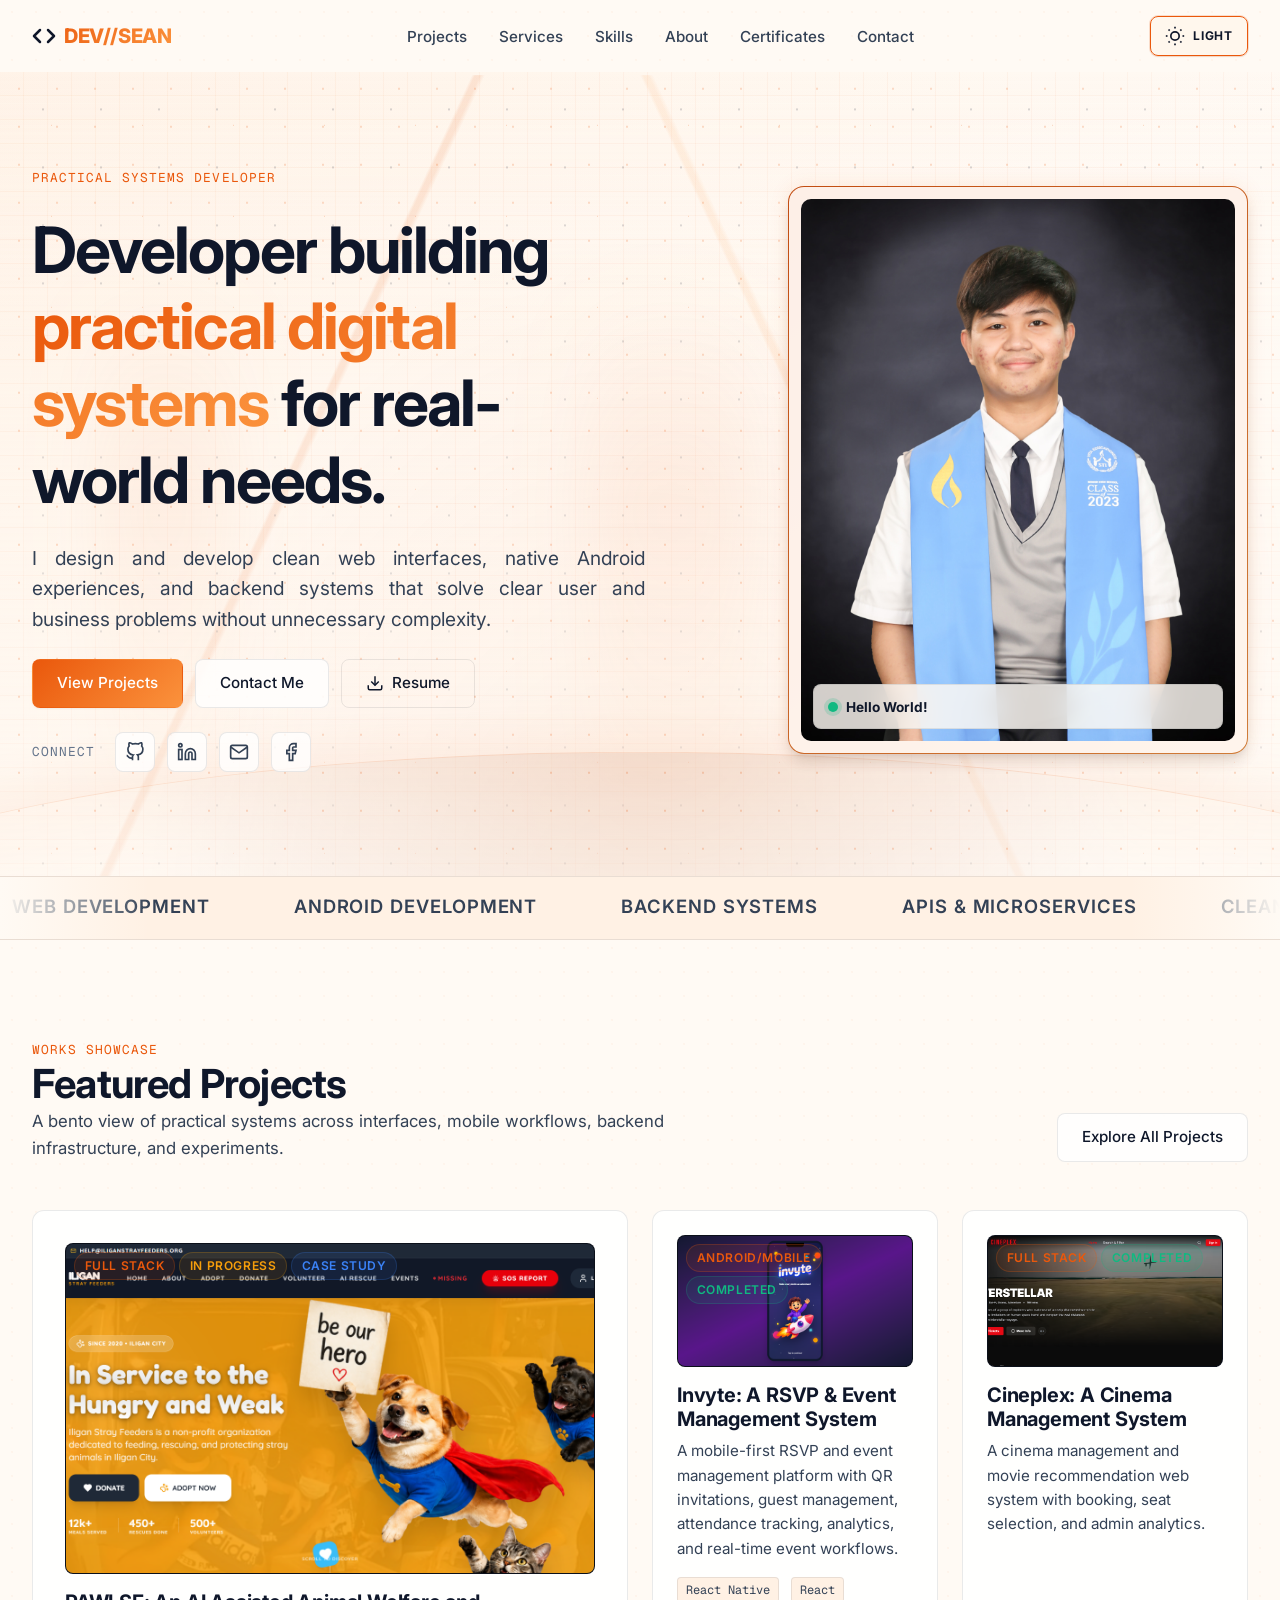
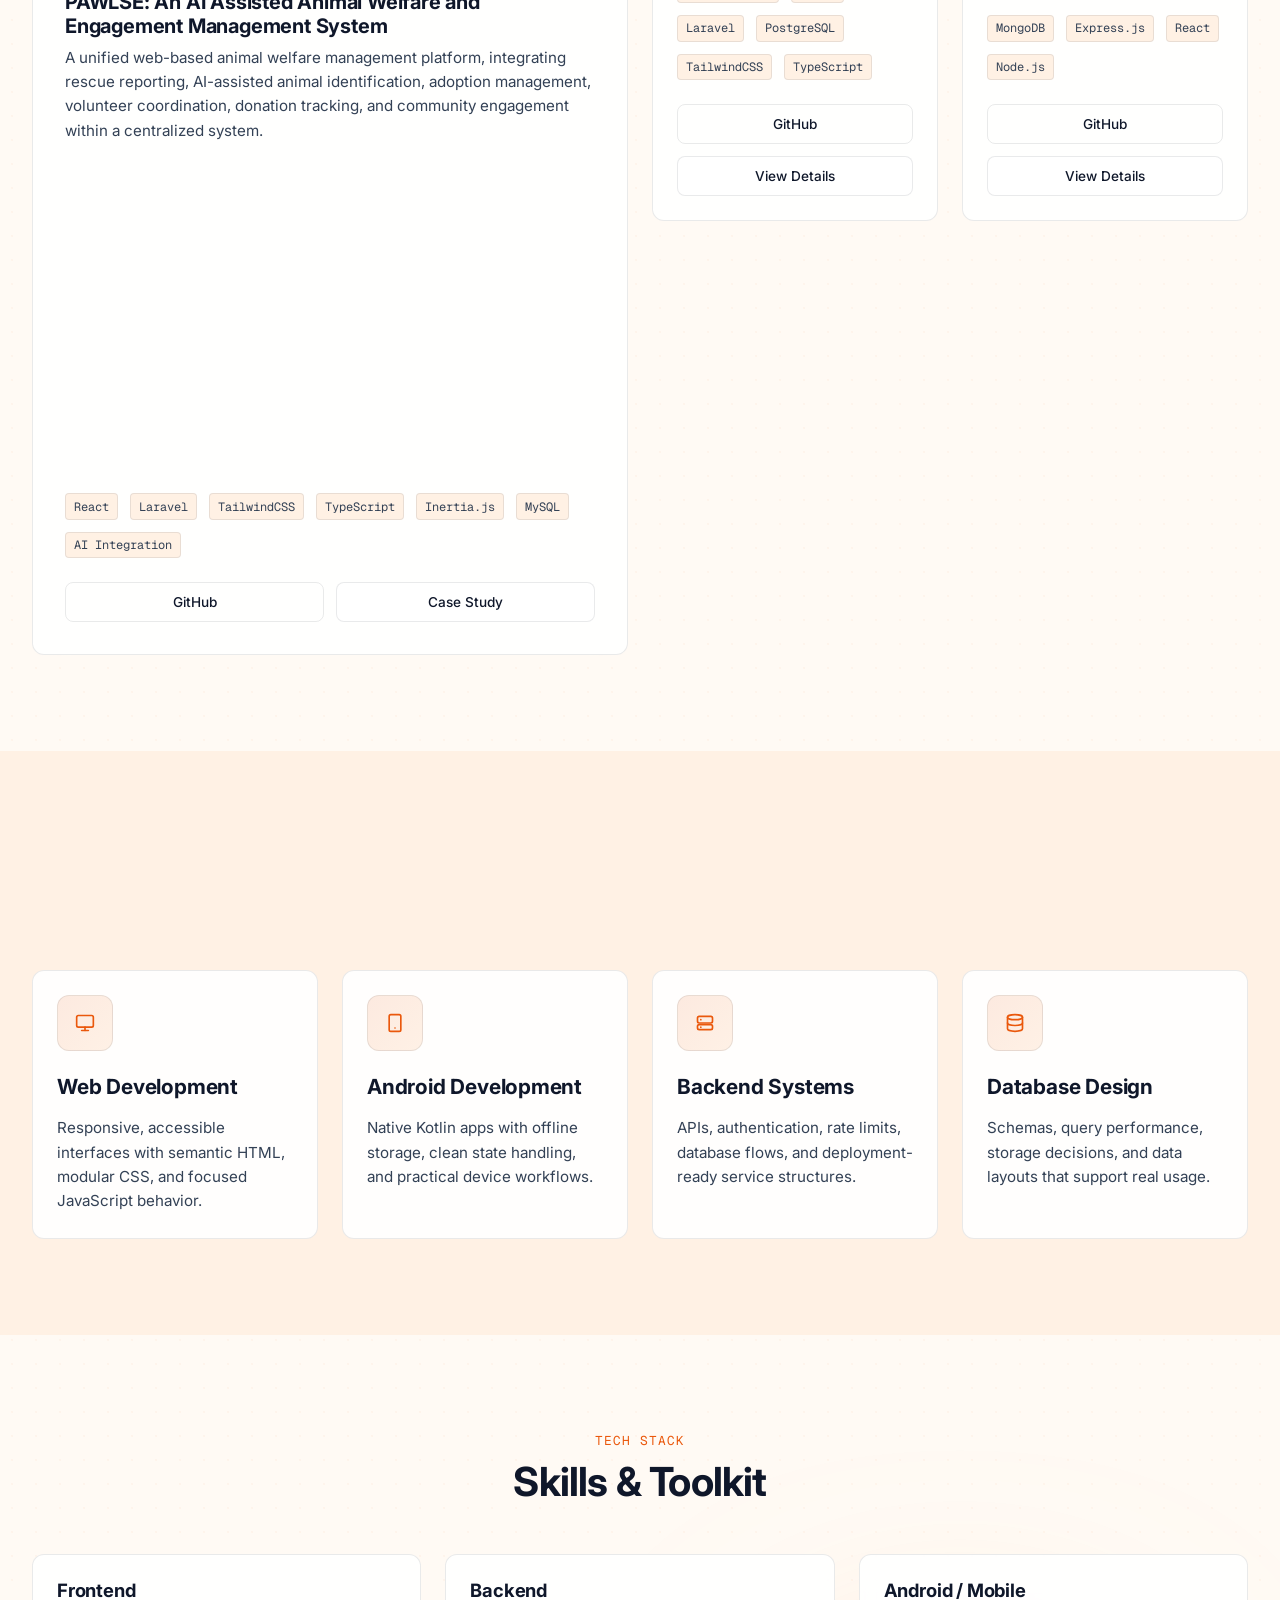
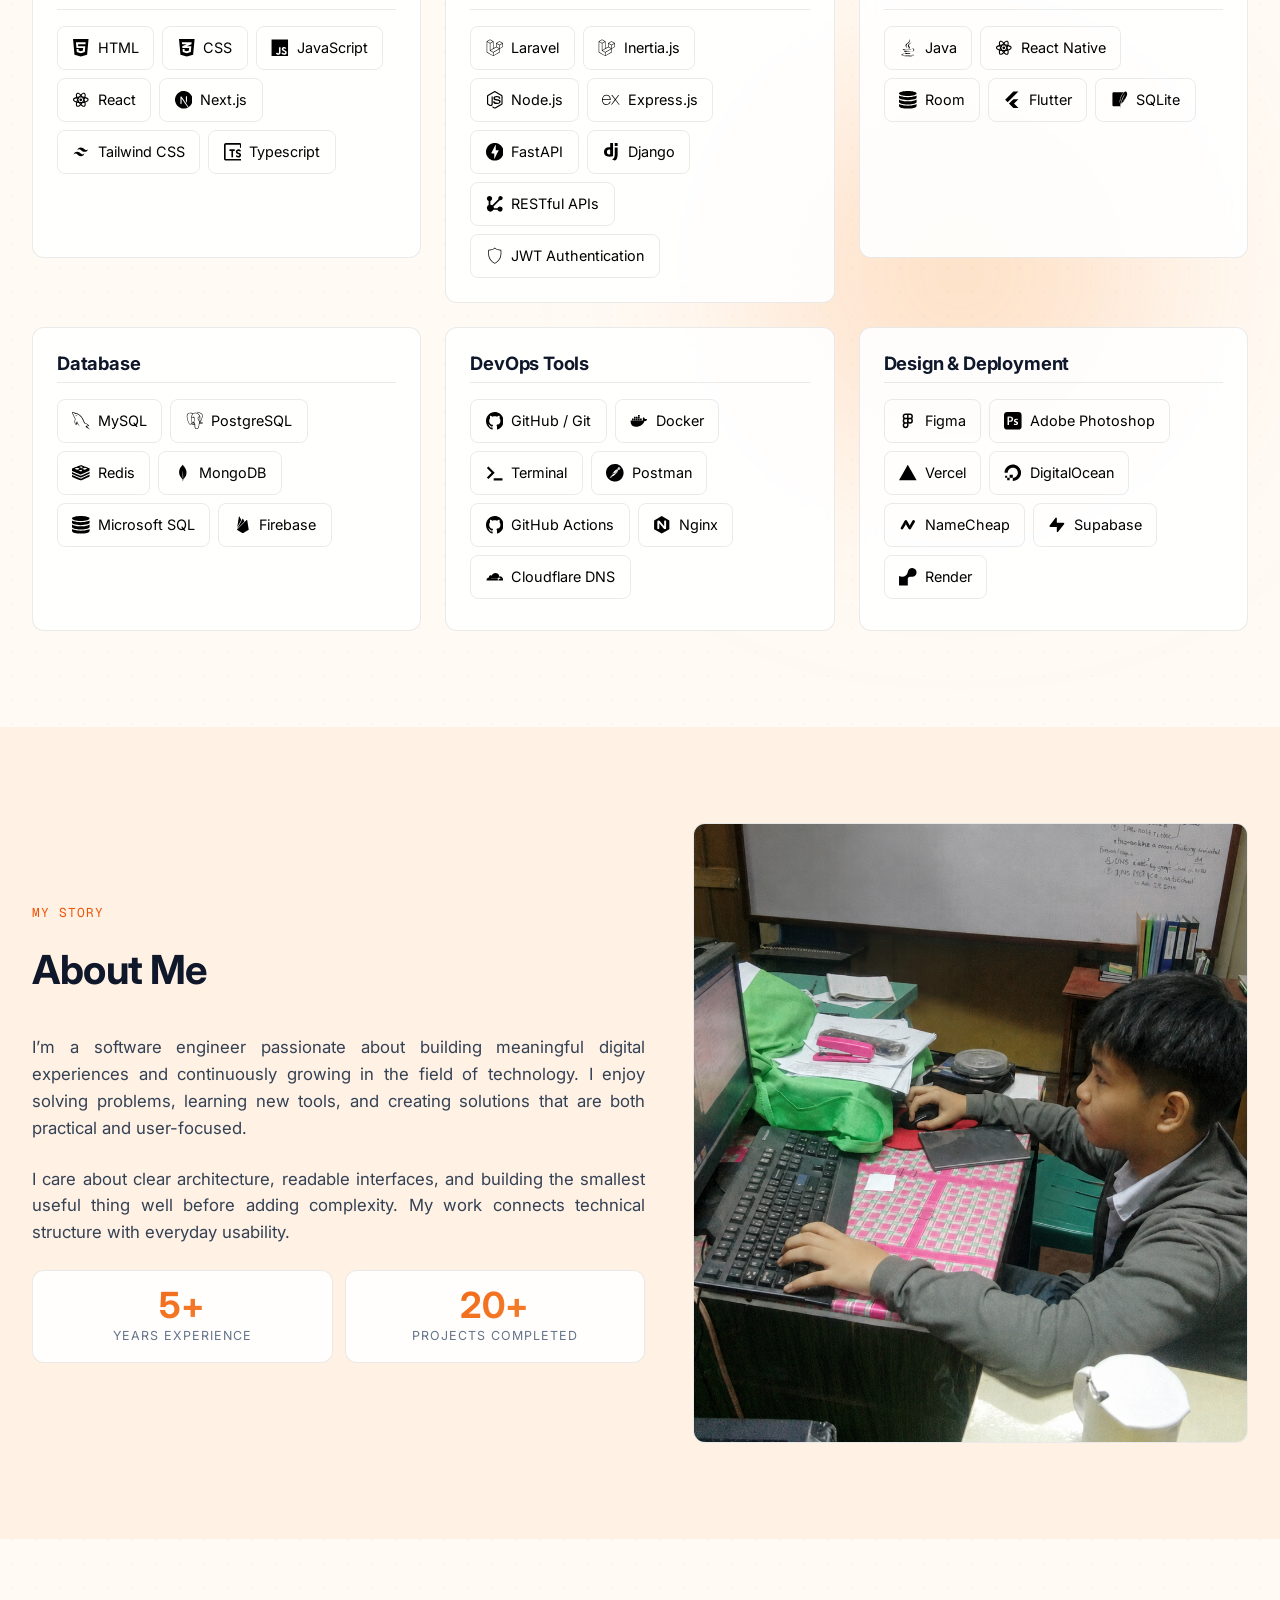
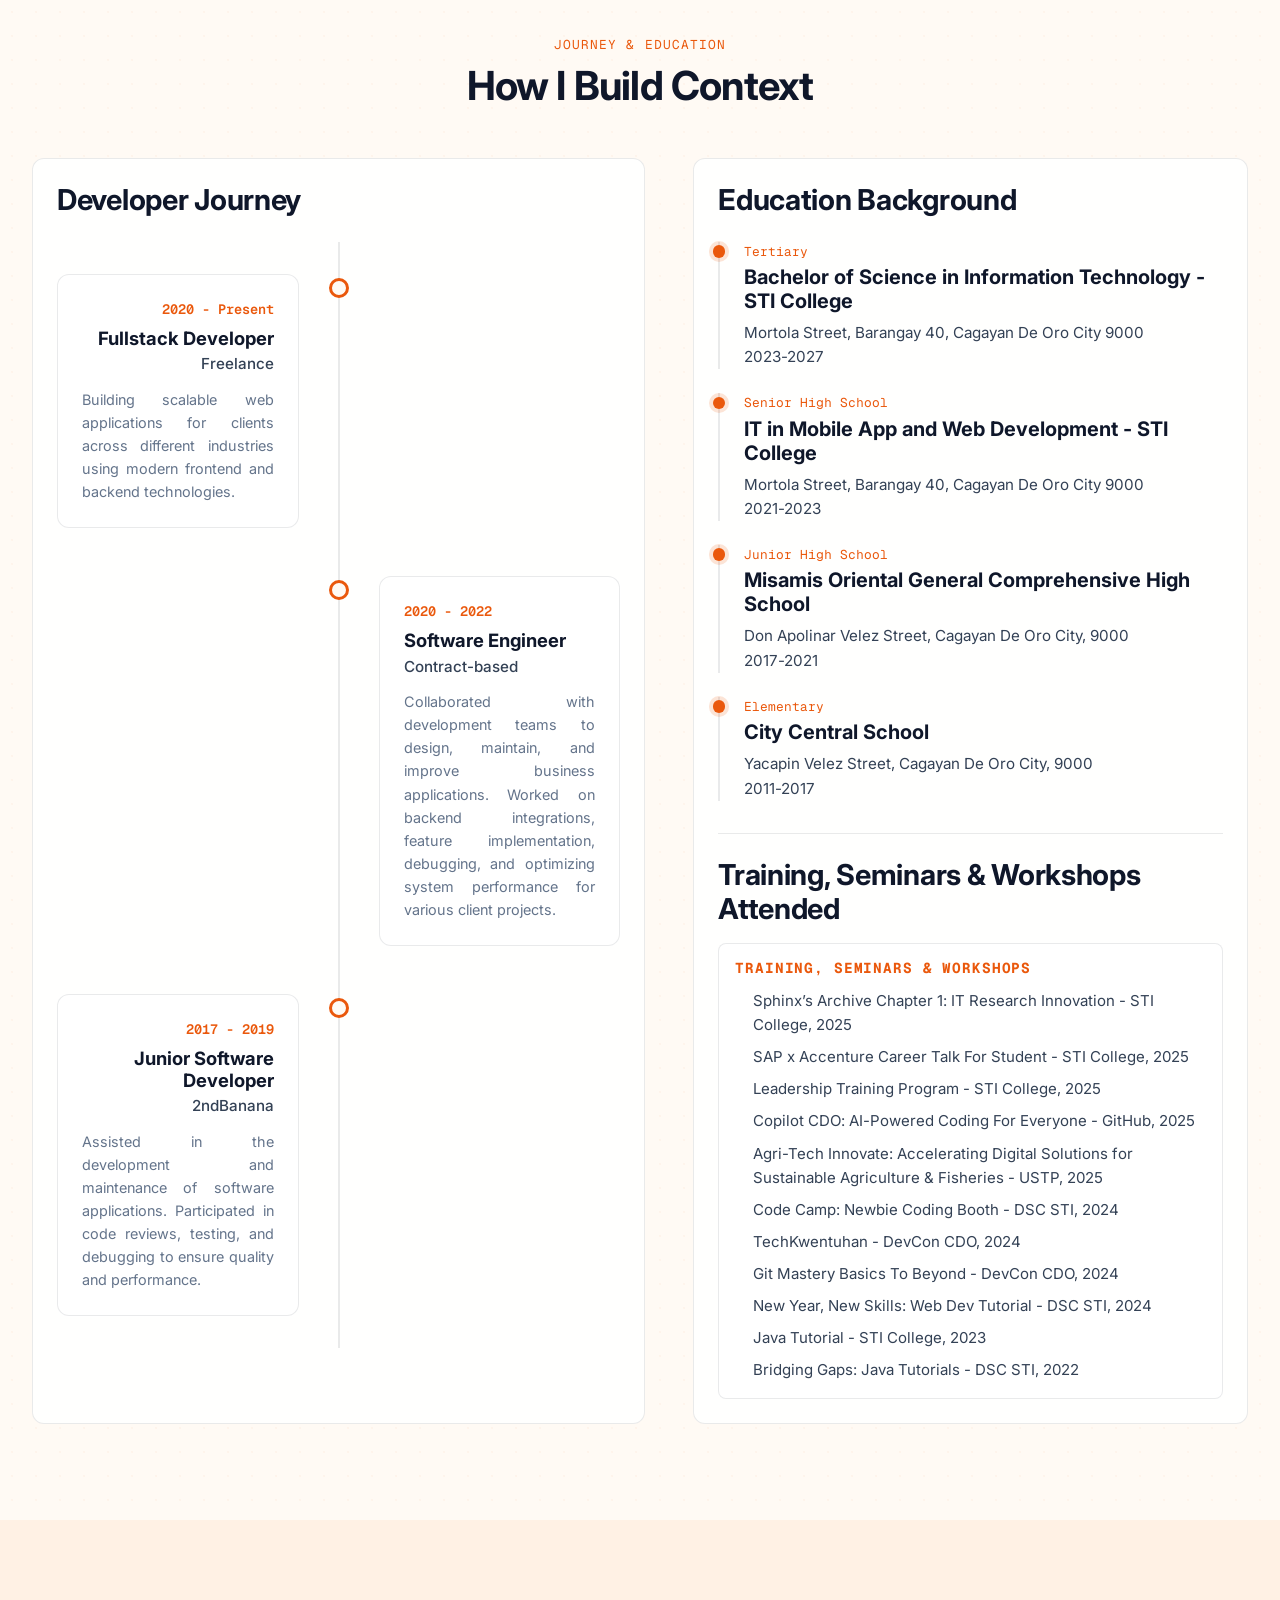
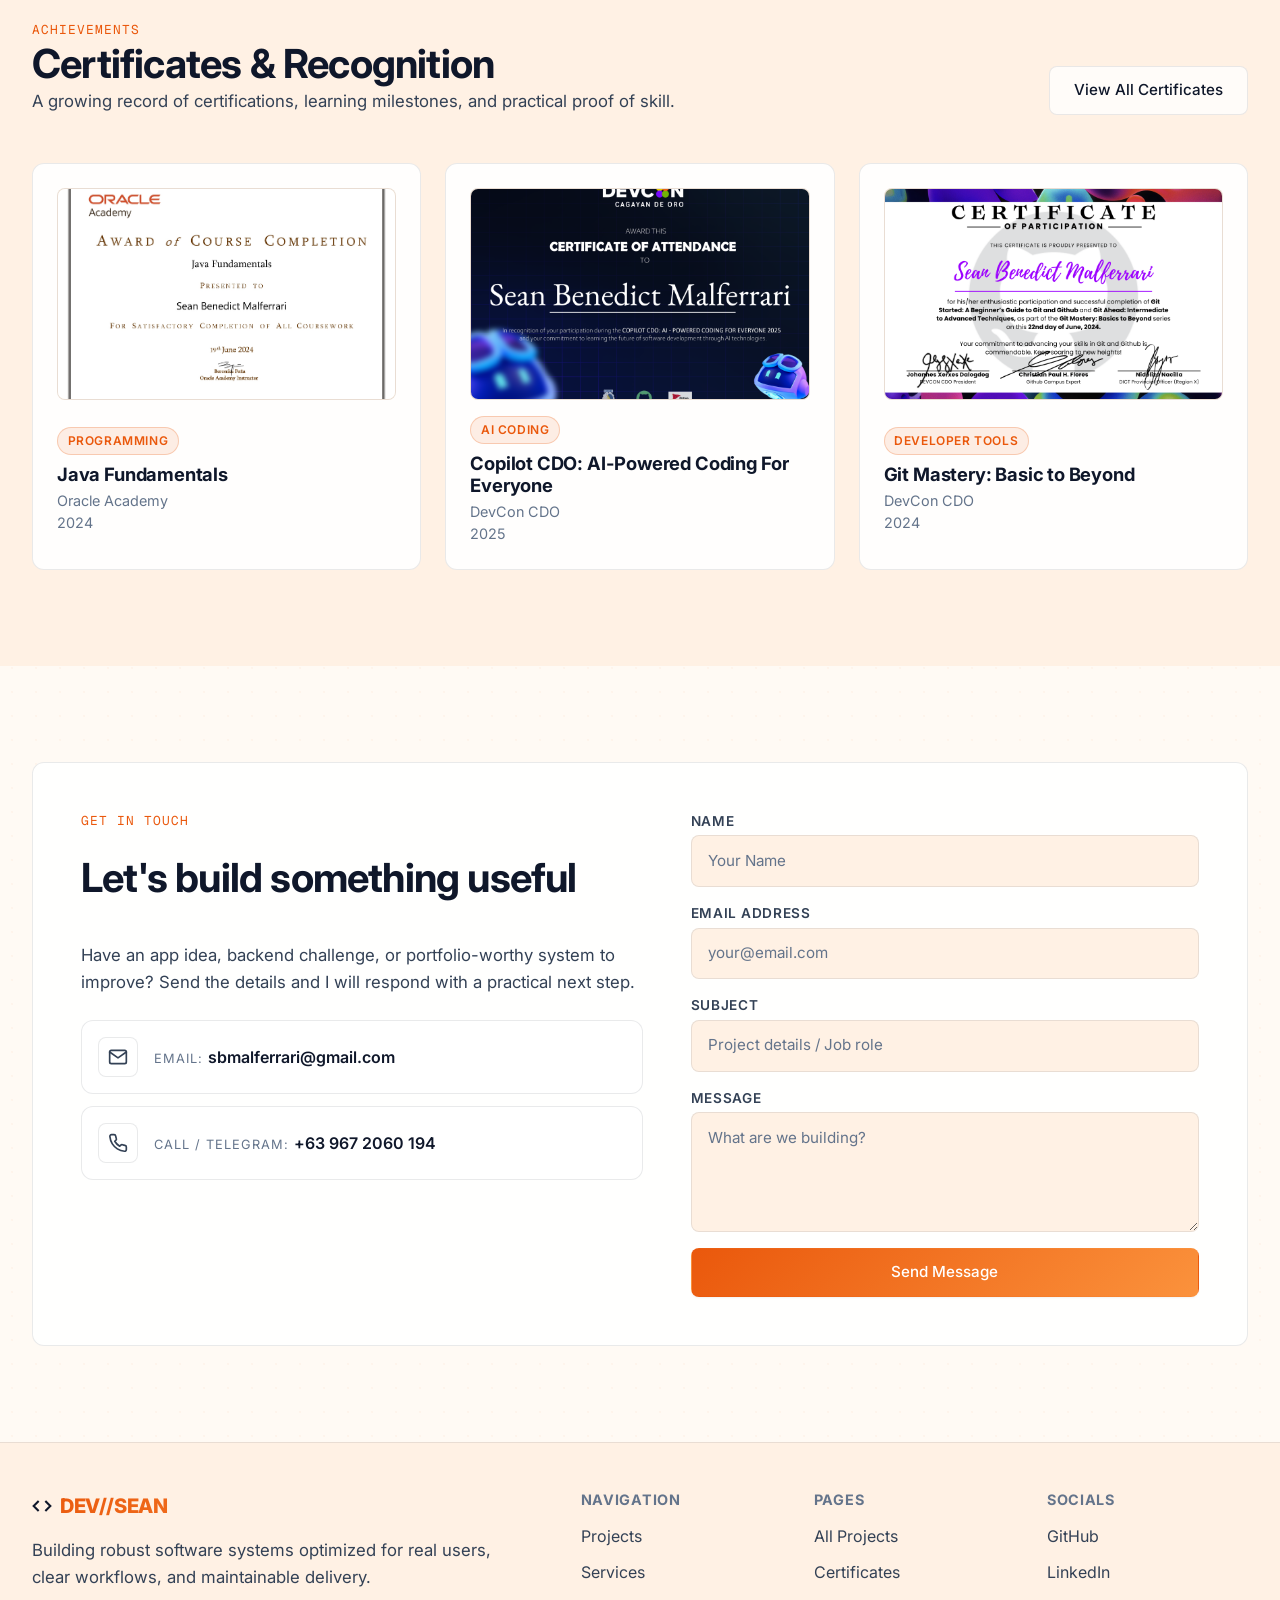
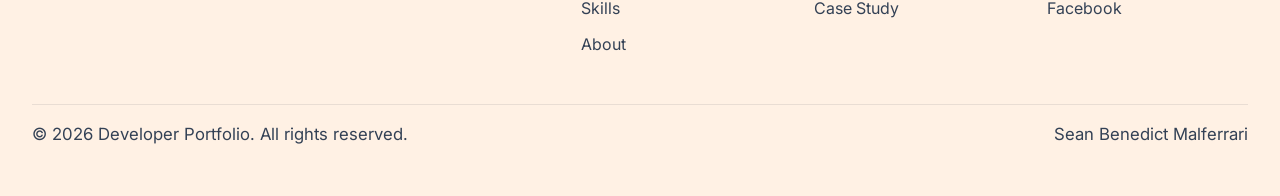
==== commit e157b8a8: "feat: added  projects" ====
--- a/index.html
+++ b/index.html
@@ -8,7 +8,7 @@
   <meta name="description"
     content="Developer portfolio for practical web, Android, backend, and data-driven digital systems built for real-world needs.">
   <meta name="keywords"
-    content="Software Developer, Web Developer, Android Developer, Backend Engineer, JavaScript, Kotlin, Node.js">
+    content="Software Developer, Web Developer, Android Developer, Backend Engineer, Game Developer, API Developer, Full Stack Developer, Software Engineer">
   <meta name="author" content="Developer">
   <link rel="preconnect" href="https://fonts.googleapis.com">
   <link rel="preconnect" href="https://fonts.gstatic.com" crossorigin>
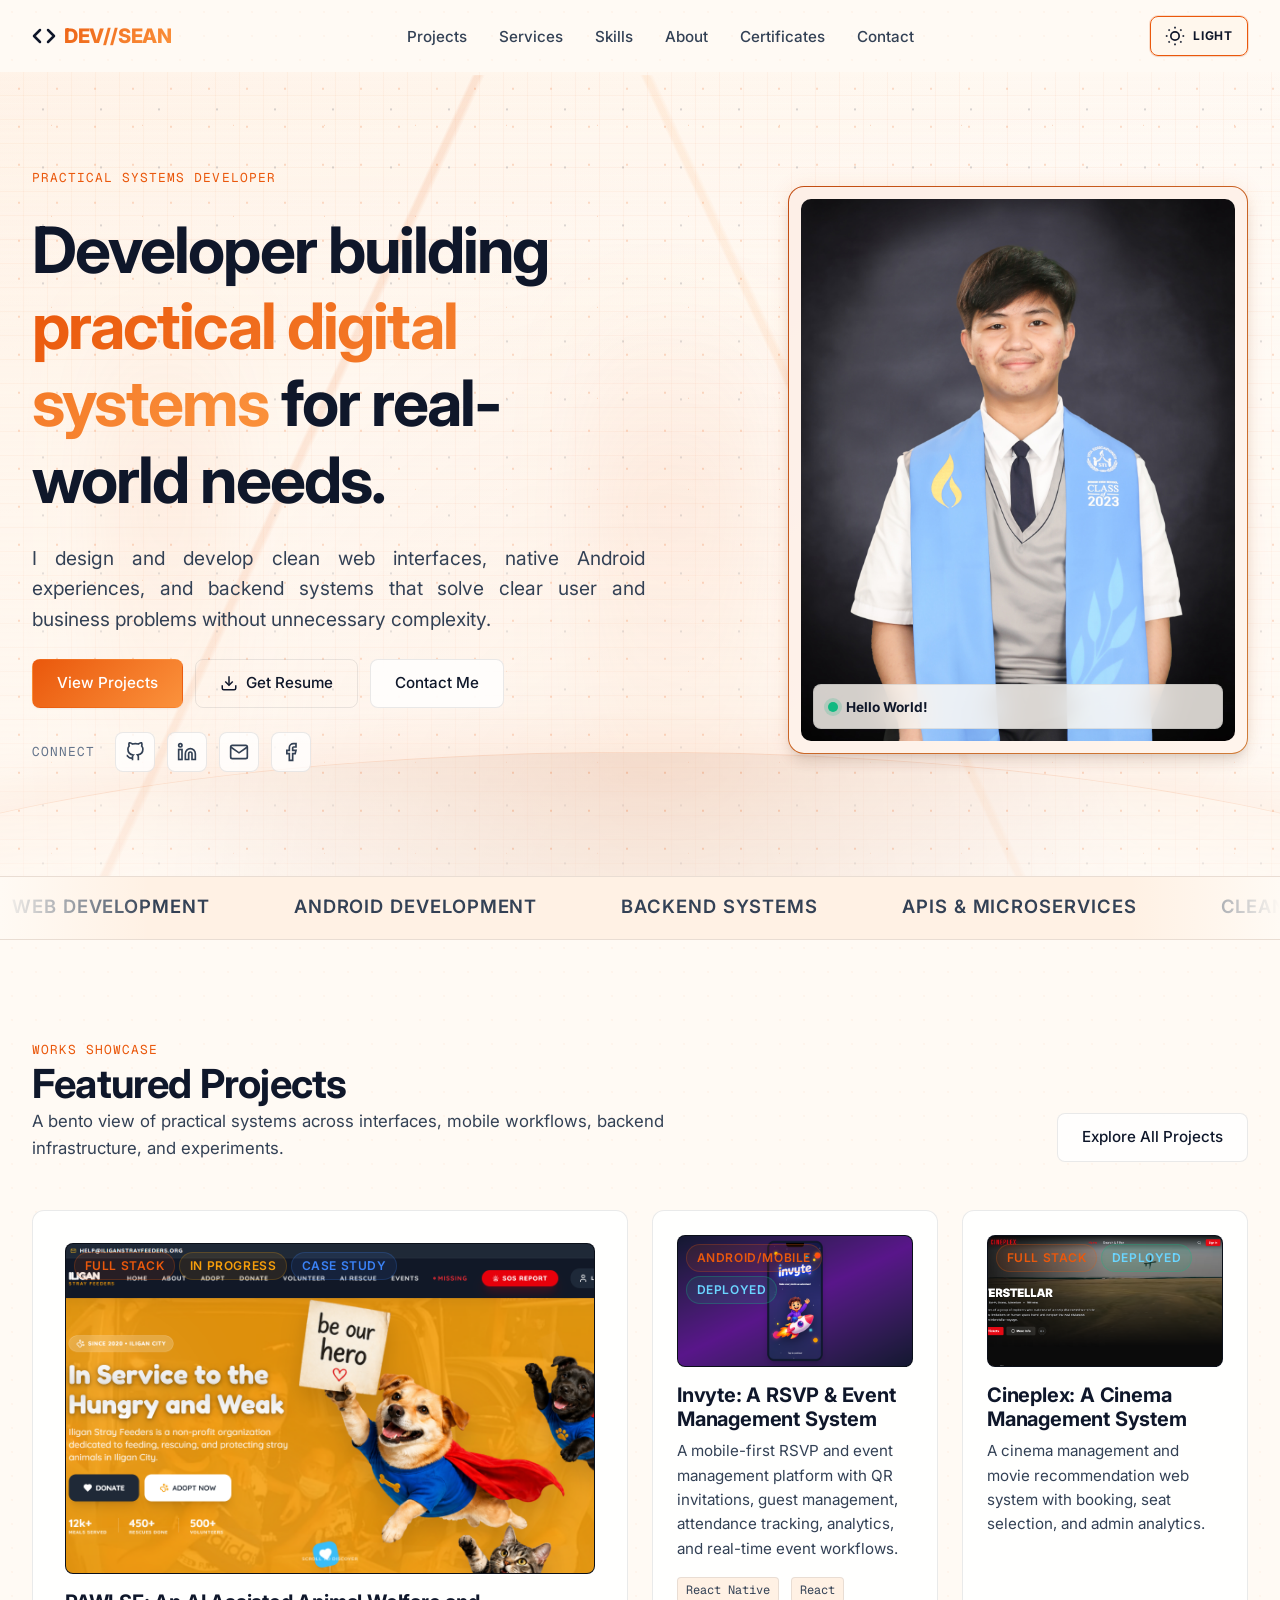
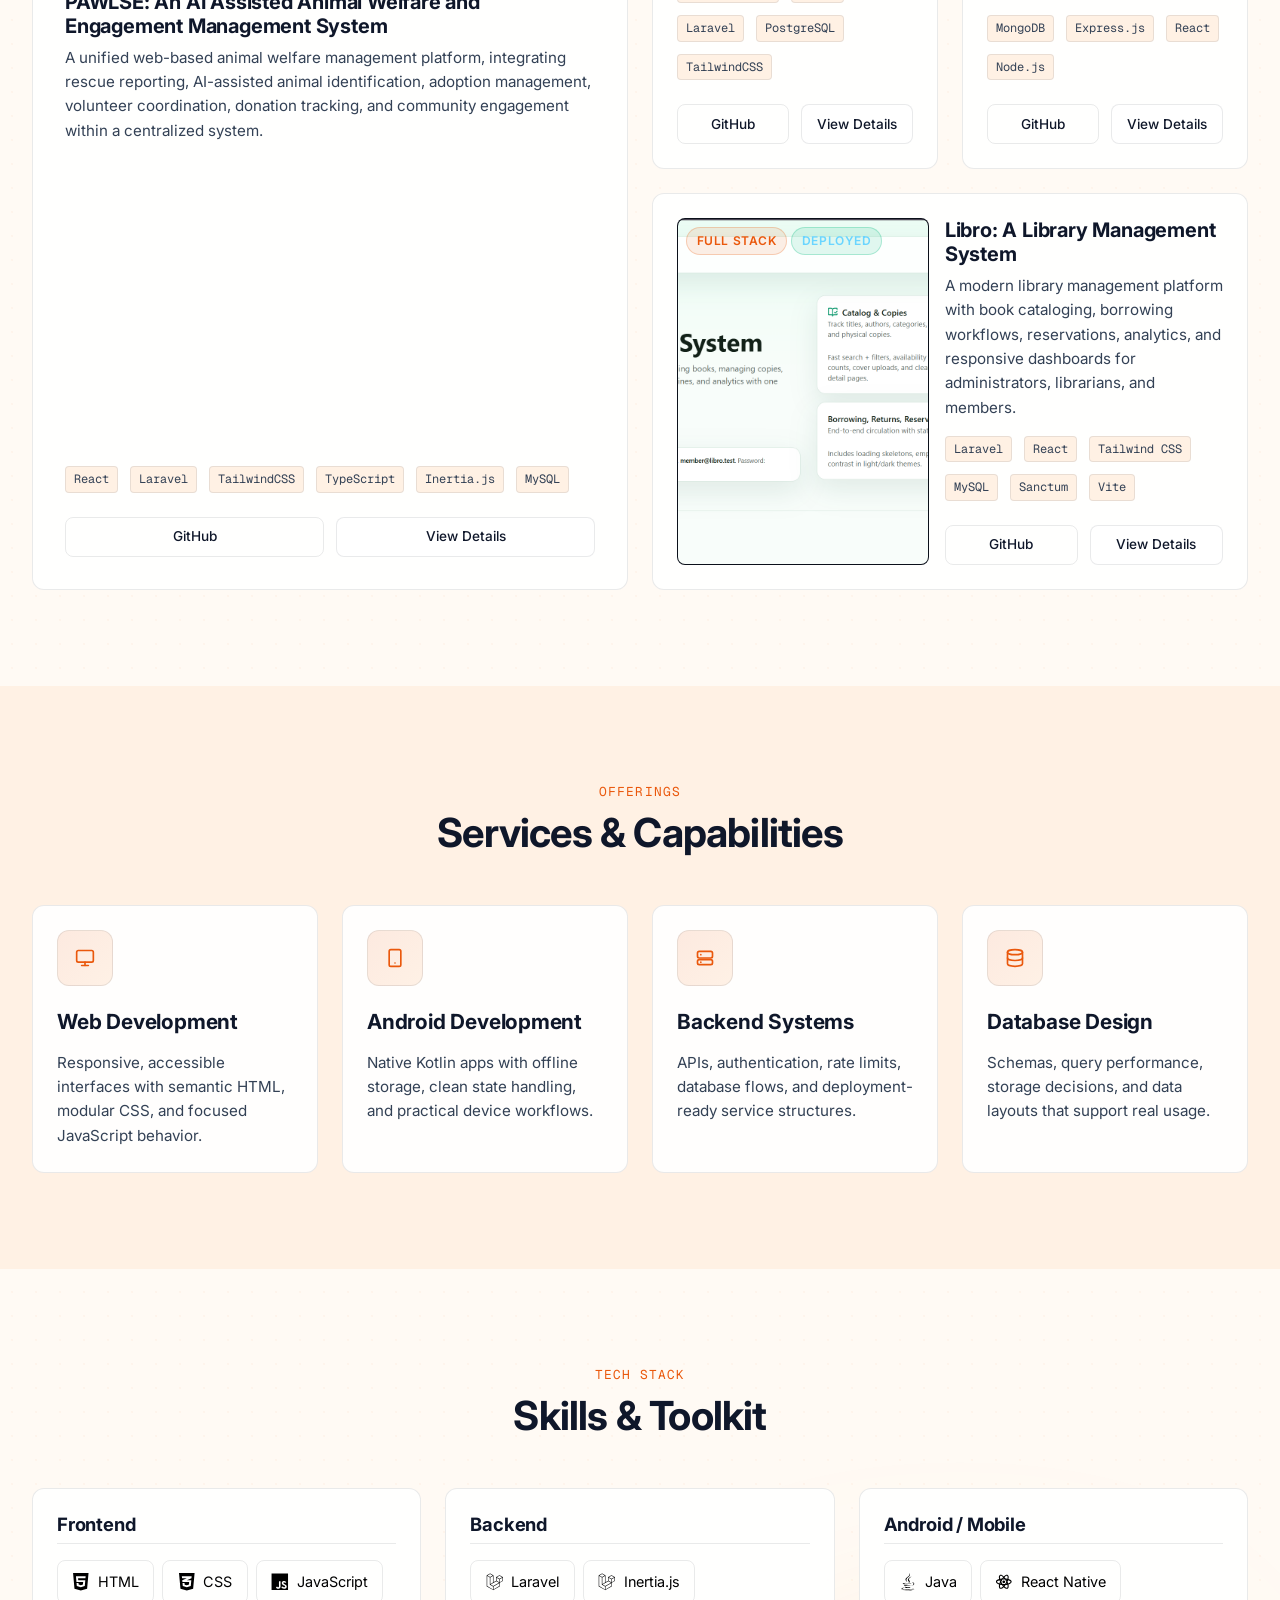
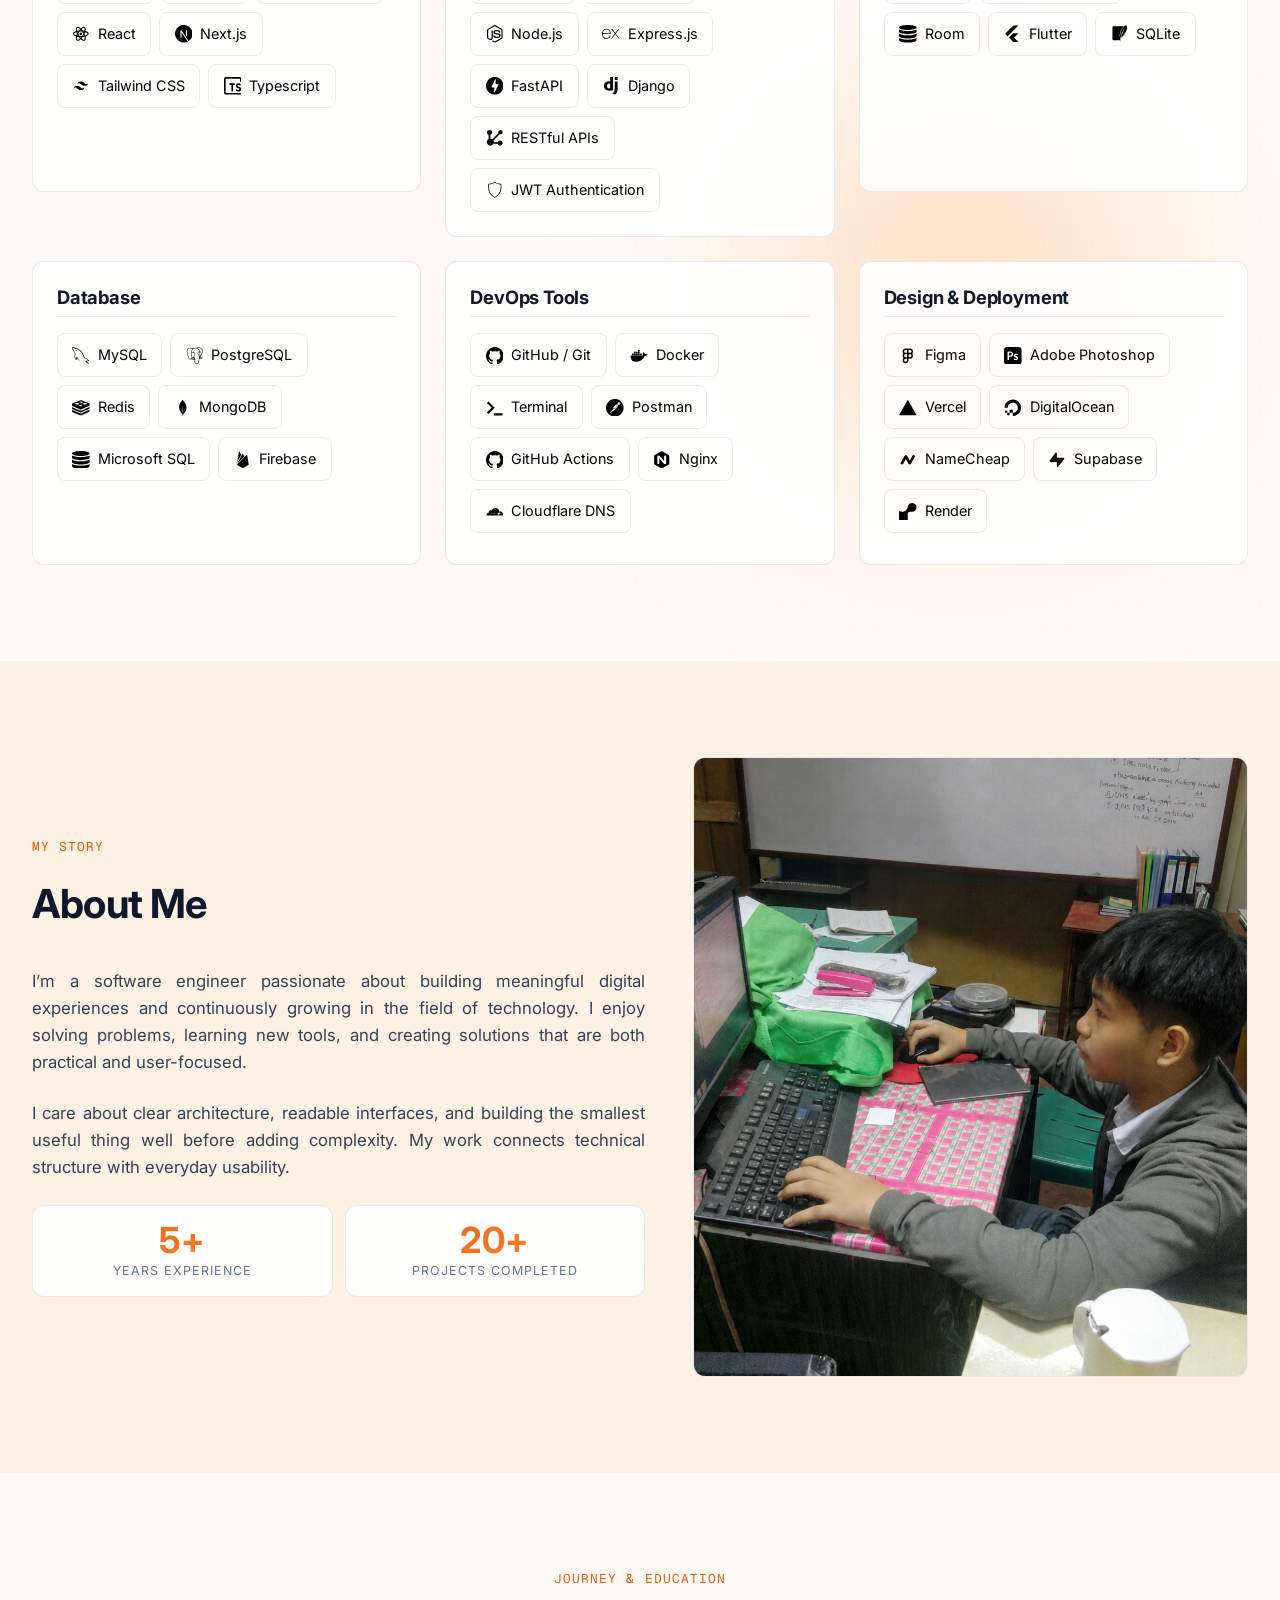
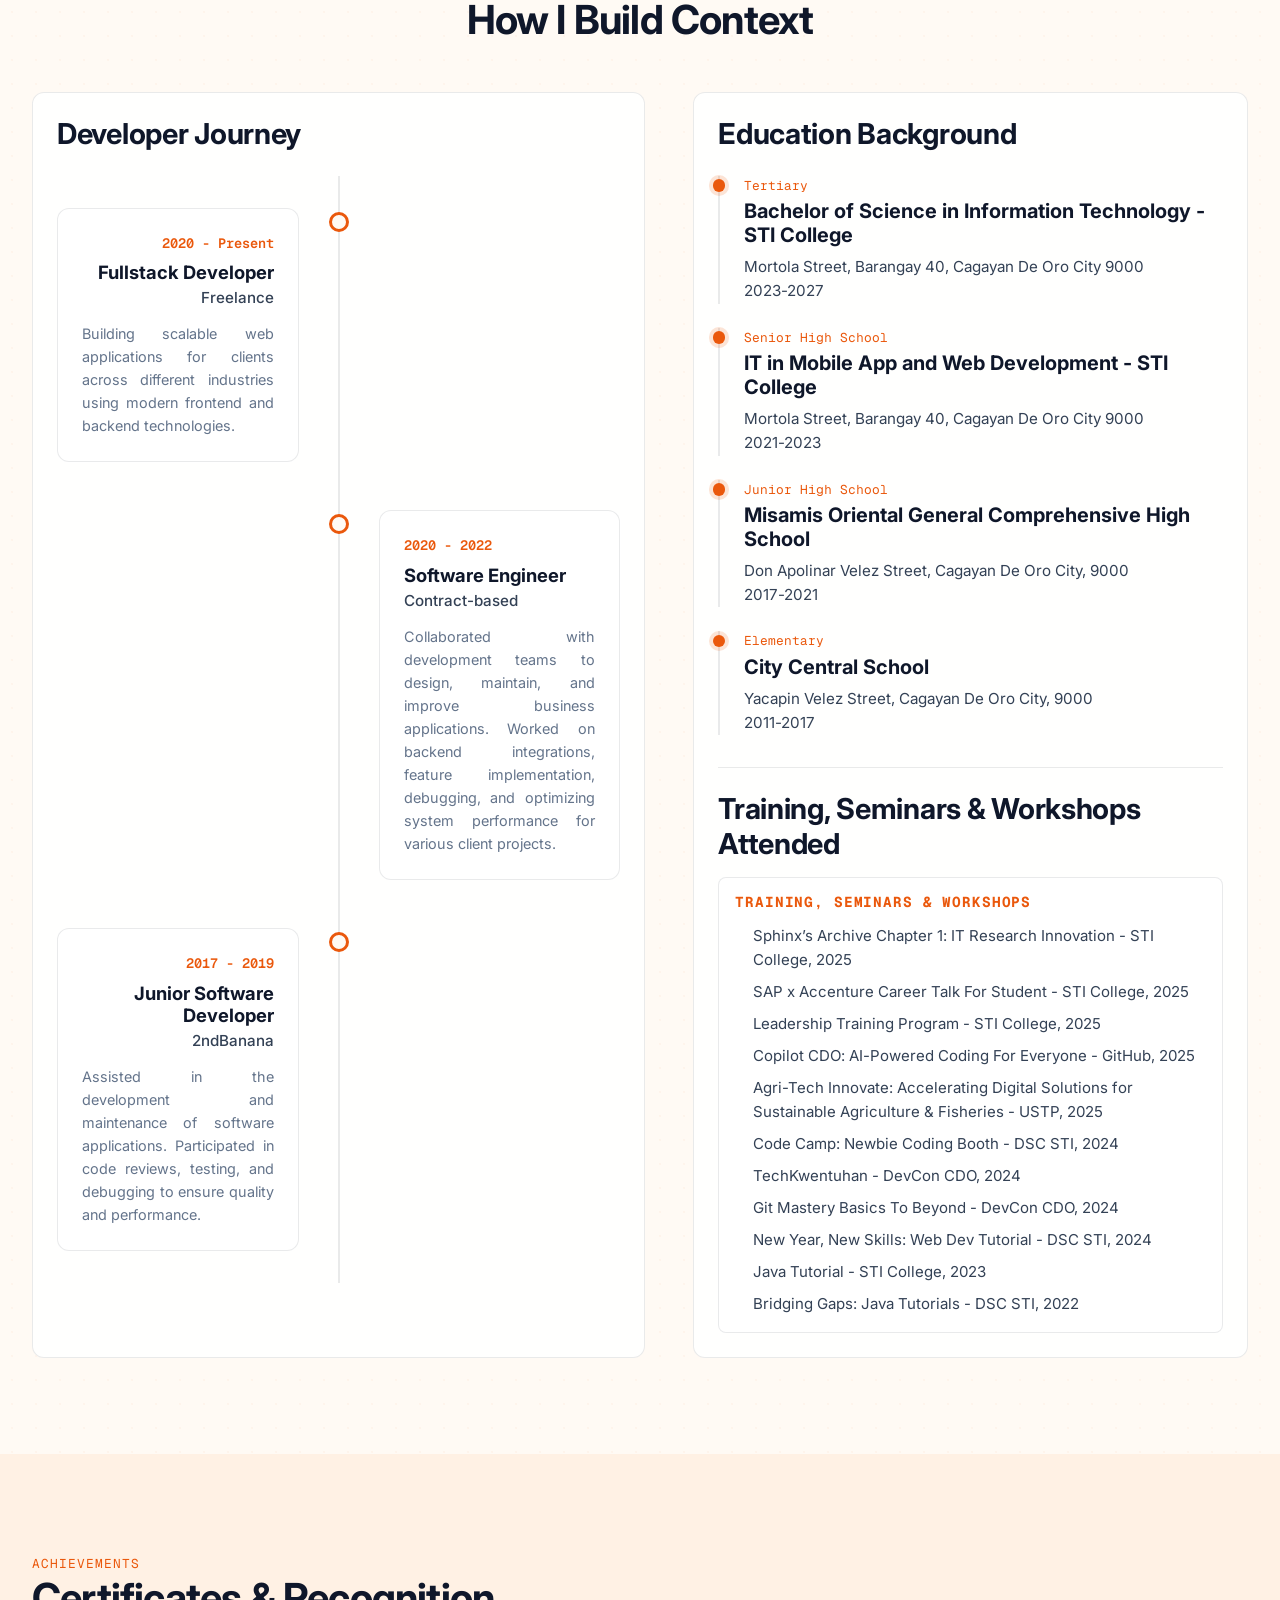
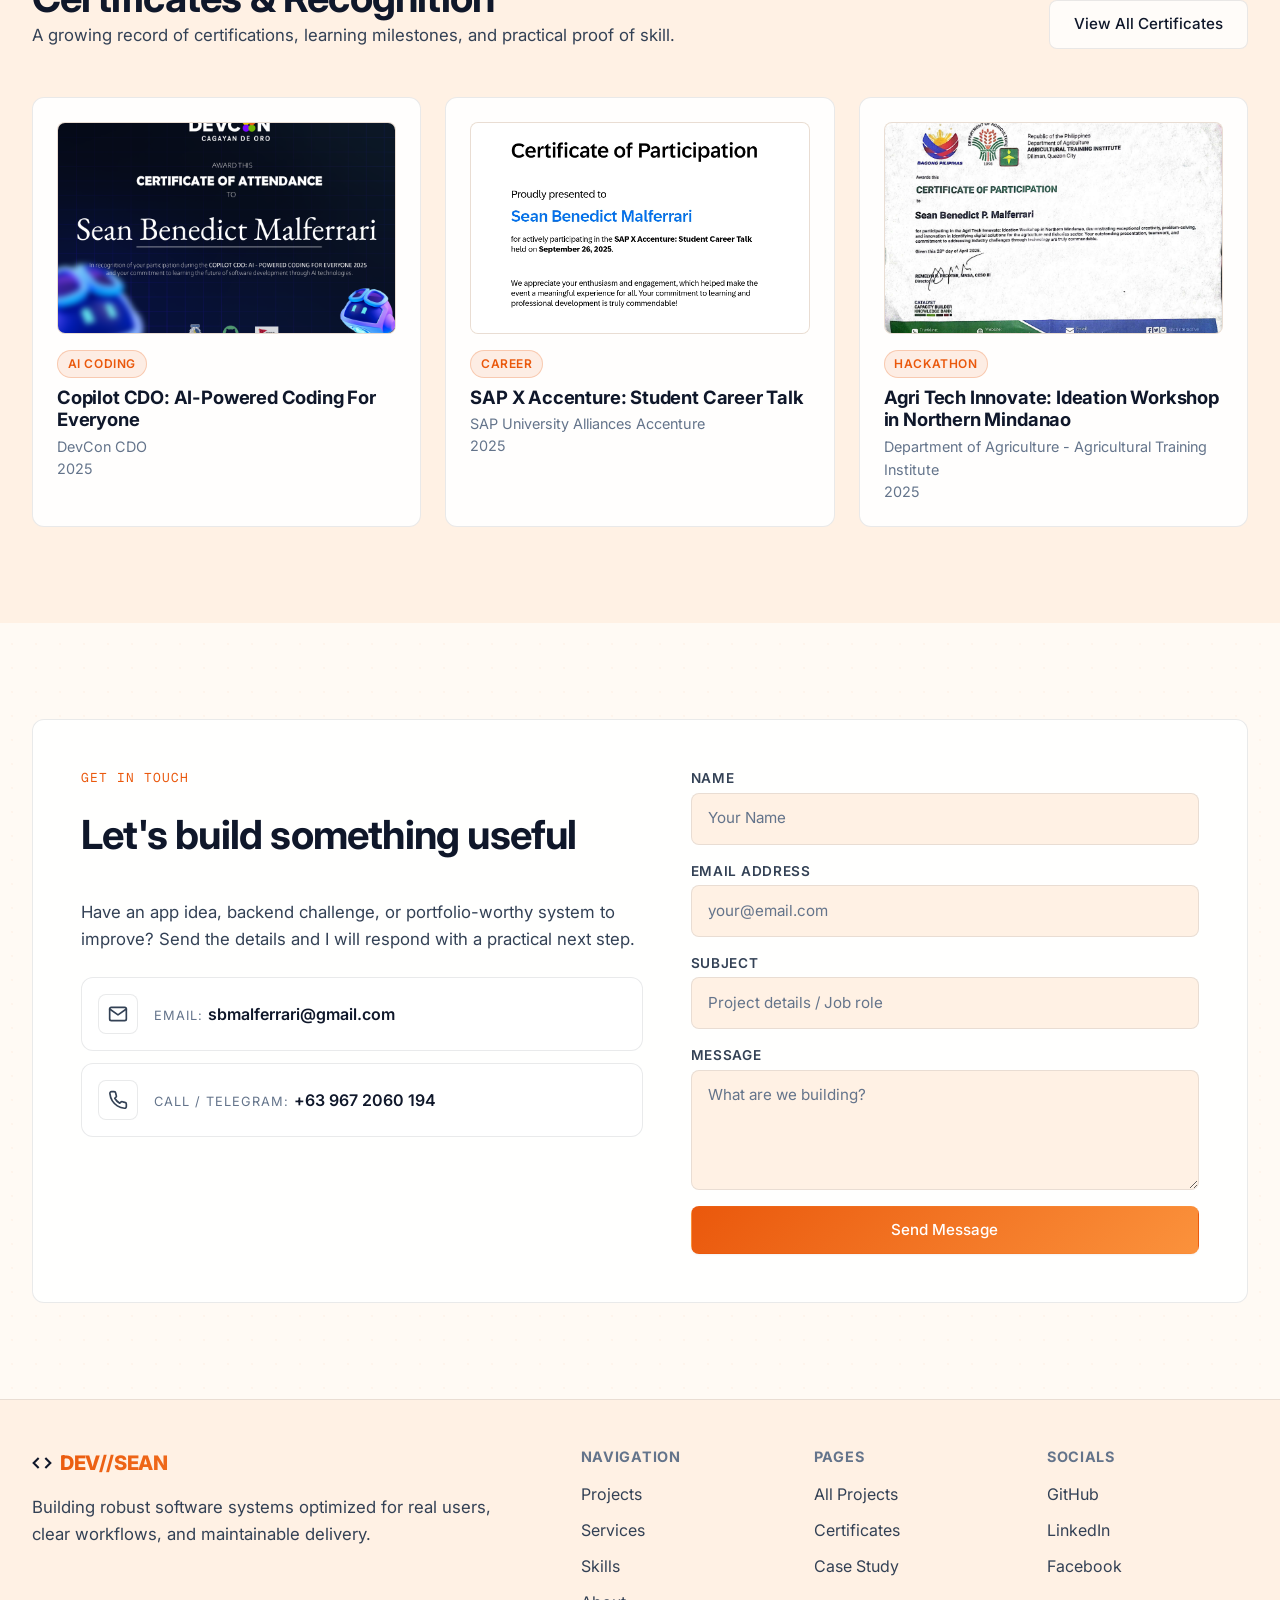
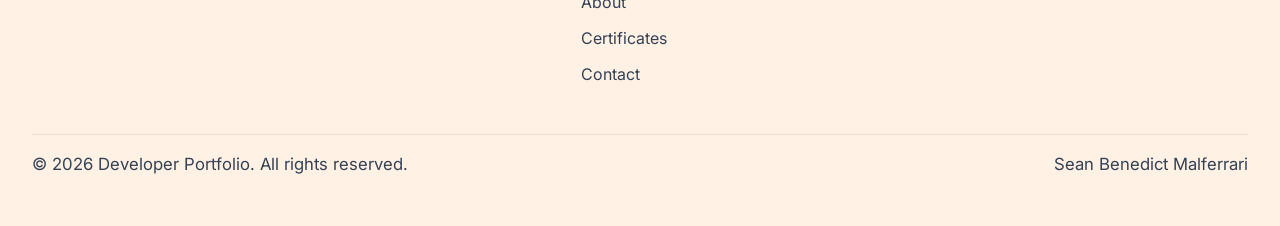
==== commit 349e768c: "feat: added dynamic entry of data" ====
--- a/index.html
+++ b/index.html
@@ -12,6 +12,7 @@
   <meta name="author" content="Developer">
   <link rel="preconnect" href="https://fonts.googleapis.com">
   <link rel="preconnect" href="https://fonts.gstatic.com" crossorigin>
+  <meta property="og:image" content="assets/images/profile/profile_two.png">
   <link rel="icon" href="assets/icons/favicon.ico" type="image/x-icon">
   <link
     href="https://fonts.googleapis.com/css2?family=Geist+Mono:wght@100..900&family=Geist:wght@100..900&family=Inter:wght@100..900&display=swap"
@@ -108,7 +109,6 @@
               systems that solve clear user and business problems without unnecessary complexity.</p>
             <div class="hero-actions" aria-label="Primary actions">
               <a href="#projects" class="btn btn-primary">View Projects</a>
-              <a href="#contact" class="btn btn-secondary">Contact Me</a>
               <a href="assets/documents/resume-placeholder.txt" class="btn btn-outline" download
                 aria-label="Download resume">
                 <svg width="18" height="18" viewBox="0 0 24 24" fill="none" stroke="currentColor" stroke-width="2"
@@ -117,19 +117,20 @@
                   <polyline points="7 10 12 15 17 10"></polyline>
                   <line x1="12" y1="15" x2="12" y2="3"></line>
                 </svg>
-                Resume
+                Get Resume
               </a>
+              <a href="#contact" class="btn btn-secondary">Contact Me</a>
             </div>
             <div class="hero-socials social-links" aria-label="Social profile links">
               <span class="social-label">Connect</span>
-              <a href="https://github.com" target="_blank" rel="noopener noreferrer" class="btn-icon"
+              <a href="https://github.com/M3XH4" target="_blank" rel="noopener noreferrer" class="btn-icon"
                 aria-label="GitHub Profile"><svg width="20" height="20" viewBox="0 0 24 24" fill="none"
                   stroke="currentColor" stroke-width="2" aria-hidden="true">
                   <path
                     d="M9 19c-5 1.5-5-2.5-7-3m14 6v-3.87a3.37 3.37 0 0 0-.94-2.61c3.14-.35 6.44-1.54 6.44-7A5.44 5.44 0 0 0 20 4.77 5.07 5.07 0 0 0 19.91 1S18.73.65 16 2.48a13.38 13.38 0 0 0-7 0C6.27.65 5.09 1 5.09 1A5.07 5.07 0 0 0 5 4.77a5.44 5.44 0 0 0-1.5 3.78c0 5.42 3.3 6.61 6.44 7A3.37 3.37 0 0 0 9 18.13V22">
                   </path>
                 </svg></a>
-              <a href="https://linkedin.com" target="_blank" rel="noopener noreferrer" class="btn-icon"
+              <a href="https://www.linkedin.com/in/sean-benedict-malferrari-254400309/" target="_blank" rel="noopener noreferrer" class="btn-icon"
                 aria-label="LinkedIn Profile"><svg width="20" height="20" viewBox="0 0 24 24" fill="none"
                   stroke="currentColor" stroke-width="2" aria-hidden="true">
                   <path d="M16 8a6 6 0 0 1 6 6v7h-4v-7a2 2 0 0 0-2-2 2 2 0 0 0-2 2v7h-4v-7a6 6 0 0 1 6-6z"></path>
@@ -141,7 +142,7 @@
                   <path d="M4 4h16c1.1 0 2 .9 2 2v12c0 1.1-.9 2-2 2H4c-1.1 0-2-.9-2-2V6c0-1.1.9-2 2-2z"></path>
                   <polyline points="22,6 12,13 2,6"></polyline>
                 </svg></a>
-              <a href="https://facebook.com" target="_blank" rel="noopener noreferrer" class="btn-icon"
+              <a href="https://www.facebook.com/seanmalferrari/" target="_blank" rel="noopener noreferrer" class="btn-icon"
                 aria-label="Facebook Profile"><svg width="20" height="20" viewBox="0 0 24 24" fill="none"
                   stroke="currentColor" stroke-width="2" aria-hidden="true">
                   <path d="M18 2h-3a5 5 0 0 0-5 5v3H7v4h3v8h4v-8h3l1-4h-4V7a1 1 0 0 1 1-1h3z"></path>
@@ -229,6 +230,8 @@
                 <span class="badge badge-category">Full Stack</span>
                 <span class="badge badge-completed">Completed</span>
                 <span class="badge badge-case-study">Case Study</span>
+                <span class="badge badge-deployed">Deployed</span>
+                <span class="badge badge-backlogged">Backlogged</span>
               </div>
               <img src="assets/images/projects/project-web.svg" alt="SaaS metrics dashboard project preview"
                 class="project-image">
@@ -703,6 +706,8 @@
               <li><a href="#services">Services</a></li>
               <li><a href="#skills">Skills</a></li>
               <li><a href="#about">About</a></li>
+              <li><a href="#achievements">Certificates</a></li>
+              <li><a href="#contact">Contact</a></li>
             </ul>
           </div>
           <div class="footer-col">
@@ -710,7 +715,7 @@
             <ul>
               <li><a href="projects.html">All Projects</a></li>
               <li><a href="certificates.html">Certificates</a></li>
-              <li><a href="project-details.html?id=saas-dashboard">Case Study</a></li>
+              <li><a href="project-details.html?id=pawlse-system">Case Study</a></li>
             </ul>
           </div>
           <div class="footer-col">
--- a/css/variables.css
+++ b/css/variables.css
@@ -35,7 +35,9 @@
   --status-progress: #f59e0b;
   --status-experimental: #8b5cf6;
   --status-case-study: #3b82f6;
-
+  --status-deployed: #6ad5ff;
+  --status-upcoming: #8b5cf6;
+  --status-backlogged: #ff6c6c;
   /* Shadows (Dark Default placeholders, updated below) */
   --shadow-sm: 0 1px 2px 0 rgba(0, 0, 0, 0.05);
   --shadow-md: 0 4px 6px -1px rgba(0, 0, 0, 0.1), 0 2px 4px -1px rgba(0, 0, 0, 0.06);
--- a/css/base.css
+++ b/css/base.css
@@ -11,6 +11,12 @@
   background-image: 
     radial-gradient(var(--bg-grid) 1px, transparent 1px);
   background-size: 24px 24px;
+}
+
+html,
+body {
+  max-width: 100%;
+  overflow-x: hidden;
 }
 
 /* Background Blur blobs */
--- a/css/components.css
+++ b/css/components.css
@@ -178,6 +178,30 @@
   background-color: rgba(59, 130, 246, 0.1);
   color: var(--status-case-study);
   border: 1px solid rgba(59, 130, 246, 0.2);
+}
+
+.badge-upcoming {
+  background-color: color-mix(in srgb, #8b5cf6 14%, transparent);
+  color: var(--status-upcoming);
+  border: 1px solid color-mix(in srgb, #8b5cf6 32%, transparent);
+}
+
+.badge-deployed {
+  background-color: rgba(16, 185, 129, 0.12);
+  color: var(--status-deployed);
+  border: 1px solid rgba(16, 185, 129, 0.28);
+}
+
+.badge-backlogged {
+  background-color: rgba(148, 163, 184, 0.12);
+  color: var(--status-backlogged);
+  border: 1px solid rgba(148, 163, 184, 0.24);
+}
+
+.badge-status {
+  background-color: color-mix(in srgb, var(--text-muted) 12%, transparent);
+  color: var(--text-secondary);
+  border: 1px solid color-mix(in srgb, var(--text-muted) 24%, transparent);
 }
 
 .badge-category {
@@ -239,6 +263,7 @@
   width: 100%;
   height: 100%;
   object-fit: cover;
+  object-position: center;
   transition: transform var(--transition-slow);
   display: block;
 }
@@ -276,7 +301,16 @@
   transition: color var(--transition-fast);
 }
 
-.project-card:hover .project-title {
+.project-title-link {
+  color: inherit;
+  text-decoration: none;
+  outline-offset: 4px;
+  transition: color var(--transition-fast);
+}
+
+.project-title-link:hover,
+.project-title-link:focus-visible,
+.project-card:hover .project-title-link {
   color: var(--accent-primary);
 }
 
@@ -297,16 +331,17 @@
 
 .project-actions {
   display: flex;
-  flex-wrap: wrap;
+  flex-wrap: nowrap;
   gap: var(--space-sm);
   margin-top: auto;
 }
 
 .project-actions .btn {
-  flex: 1 1 8.5rem;
+  flex: 1 1 0;
   padding: 0.55rem 1rem;
   font-size: 0.85rem;
   min-width: 0;
+  white-space: normal;
 }
 
 /* Service Cards */
--- a/css/sections.css
+++ b/css/sections.css
@@ -269,6 +269,7 @@
 
 .hero-actions {
   align-items: center;
+  justify-content: flex-start;
 }
 
 .hero-actions .btn {
@@ -278,6 +279,7 @@
 .hero-socials {
   width: 100%;
   align-items: center;
+  justify-content: flex-start;
 }
 
 .social-label {
@@ -374,11 +376,11 @@
 }
 
 .project-actions {
-  flex-wrap: wrap;
+  flex-wrap: nowrap;
 }
 
 .project-actions .btn {
-  min-width: min(100%, 8.5rem);
+  min-width: 0;
 }
 
 .services-grid,
@@ -389,6 +391,7 @@
 }
 .certificate-grid {
   grid-template-columns: repeat(3, minmax(min(100%, 280px), 1fr));
+  align-items: stretch;
 }
 .skills-grid {
   display: flex;
@@ -567,8 +570,16 @@
 
 .certificate-card {
   display: grid;
+  grid-template-rows: auto 1fr;
   gap: var(--space-md);
   cursor: pointer;
+  min-width: 0;
+  height: 100%;
+  align-content: start;
+}
+
+.certificate-card > div {
+  min-width: 0;
 }
 
 .certificate-card:focus-visible {
@@ -580,6 +591,7 @@
   width: 100%;
   aspect-ratio: 16 / 10;
   object-fit: cover;
+  object-position: center;
   border-radius: var(--radius-sm);
   border: 1px solid var(--border-color);
   background: var(--bg-secondary);
@@ -588,6 +600,7 @@
 .certificate-card h3 {
   margin: var(--space-xs) 0 var(--space-2xs);
   font-size: 1.15rem;
+  overflow-wrap: anywhere;
 }
 
 .certificate-card p,
@@ -595,6 +608,7 @@
   display: block;
   font-size: 0.9rem;
   color: var(--text-muted);
+  overflow-wrap: anywhere;
 }
 
 .certificate-modal {
@@ -624,6 +638,7 @@
   width: min(920px, 100%);
   max-height: min(86vh, 860px);
   overflow: auto;
+  overflow-x: hidden;
   border-radius: var(--radius-md);
   border: 1px solid var(--border-color-hover);
   background: var(--bg-surface-solid);
@@ -650,6 +665,7 @@
   width: 100%;
   max-height: 66vh;
   object-fit: contain;
+  object-position: center;
   display: block;
   background: var(--bg-secondary);
 }
@@ -759,19 +775,19 @@
 
   .hero-copy p,
   .about-copy p {
-    text-align: justify;
+    text-align: center;
   }
 
   .hero-actions .btn {
-    flex: 1 1 10rem;
+    flex: 1 1 11rem;
   }
 
   .hero-socials {
-    justify-content: flex-start;
+    justify-content: center;
   }
 
   .social-label {
-    flex-basis: 100%;
+    flex-basis: auto;
   }
 
   .profile-frame {
--- a/css/responsive.css
+++ b/css/responsive.css
@@ -72,6 +72,10 @@
     grid-template-columns: 1fr;
   }
 
+  .certificate-grid {
+    grid-template-columns: repeat(2, minmax(0, 1fr));
+  }
+
   .services-grid,
   .stack-grid {
     grid-template-columns: repeat(2, minmax(0, 1fr));
@@ -139,6 +143,33 @@
     grid-template-columns: 1fr !important;
   }
 
+  .hero-layout,
+  .hero-section > .container {
+    gap: var(--space-xl);
+    justify-items: center;
+  }
+
+  .hero-visual {
+    order: -1;
+    width: 100%;
+    max-width: min(20rem, 82vw);
+    margin: 0 auto;
+  }
+
+  .profile-frame {
+    width: 100%;
+    margin: 0 auto;
+    padding: var(--space-xs);
+  }
+
+  .profile-status {
+    left: var(--space-sm);
+    right: var(--space-sm);
+    bottom: var(--space-sm);
+    padding: 0.55rem 0.65rem;
+    font-size: 0.78rem;
+  }
+
   .hero-copy,
   .about-copy,
   .contact-copy {
@@ -146,16 +177,34 @@
     align-items: center;
   }
 
-  .hero-actions,
-  .project-actions {
+  .hero-copy {
+    width: 100%;
+  }
+
+  .hero-actions {
     width: 100%;
     flex-direction: row;
     flex-wrap: wrap;
-  }
-
-  .hero-actions .btn,
+    justify-content: center;
+    max-width: 42rem;
+    margin-inline: auto;
+  }
+
+  .project-actions {
+    width: 100%;
+    flex-direction: row;
+    flex-wrap: nowrap;
+  }
+
+  .hero-actions .btn {
+    flex: 1 1 11rem;
+    min-width: min(100%, 11rem);
+    justify-content: center;
+  }
+
   .project-actions .btn {
-    flex: 1 1 10rem;
+    flex: 1 1 0;
+    min-width: 0;
     justify-content: center;
   }
 
@@ -164,12 +213,19 @@
     flex-direction: row;
     flex-wrap: wrap;
     justify-content: center;
+  }
+
+  .hero-lead {
+    max-width: 58ch;
+    margin-inline: auto;
+    text-align: center;
   }
 
   .project-bento-grid,
   .project-bento,
   .projects-gallery,
   .services-grid,
+  .certificate-grid,
   .stack-grid,
   .about-stats,
   .contact-methods,
@@ -219,6 +275,65 @@
   .contact-method {
     padding: var(--space-sm);
   }
+
+  .certificate-card {
+    gap: var(--space-sm);
+  }
+
+  .certificate-image {
+    aspect-ratio: 16 / 11;
+    max-height: 15rem;
+  }
+
+  .certificate-modal {
+    align-items: stretch;
+    padding: var(--space-sm);
+  }
+
+  .certificate-modal__dialog {
+    width: 100%;
+    max-height: calc(100dvh - (var(--space-sm) * 2));
+    margin: auto 0;
+  }
+
+  .certificate-modal__close {
+    top: var(--space-xs);
+    right: var(--space-xs);
+    width: 2.75rem;
+    height: 2.75rem;
+  }
+
+  .certificate-modal__image {
+    max-height: 58dvh;
+  }
+
+  .certificate-modal__content {
+    padding: var(--space-md);
+  }
+}
+
+@media (max-width: 640px) {
+  .hero-actions {
+    flex-direction: column;
+    align-items: stretch;
+    max-width: min(100%, 22rem);
+  }
+
+  .hero-actions .btn {
+    width: 100%;
+    min-height: 2.9rem;
+    flex: 0 0 auto;
+  }
+
+  .hero-socials {
+    justify-content: center;
+  }
+
+  .social-label {
+    flex-basis: 100%;
+    margin-right: 0;
+    text-align: center;
+  }
 }
 
 @media (max-width: 480px) {
@@ -230,9 +345,30 @@
     padding: var(--space-md);
   }
 
-  .project-actions .btn,
   .hero-actions .btn {
-    flex-basis: 100%;
+    flex-basis: auto;
+  }
+
+  .project-actions .btn {
+    flex: 1 1 0;
+    min-width: 0;
+  }
+
+  .hero-visual {
+    max-width: min(17rem, 78vw);
+  }
+
+  .hero-section {
+    min-height: auto;
+  }
+
+  .project-badges {
+    gap: 0.2rem;
+  }
+
+  .badge {
+    font-size: 0.68rem;
+    padding: 0.22rem 0.48rem;
   }
 
   .theme-toggle {
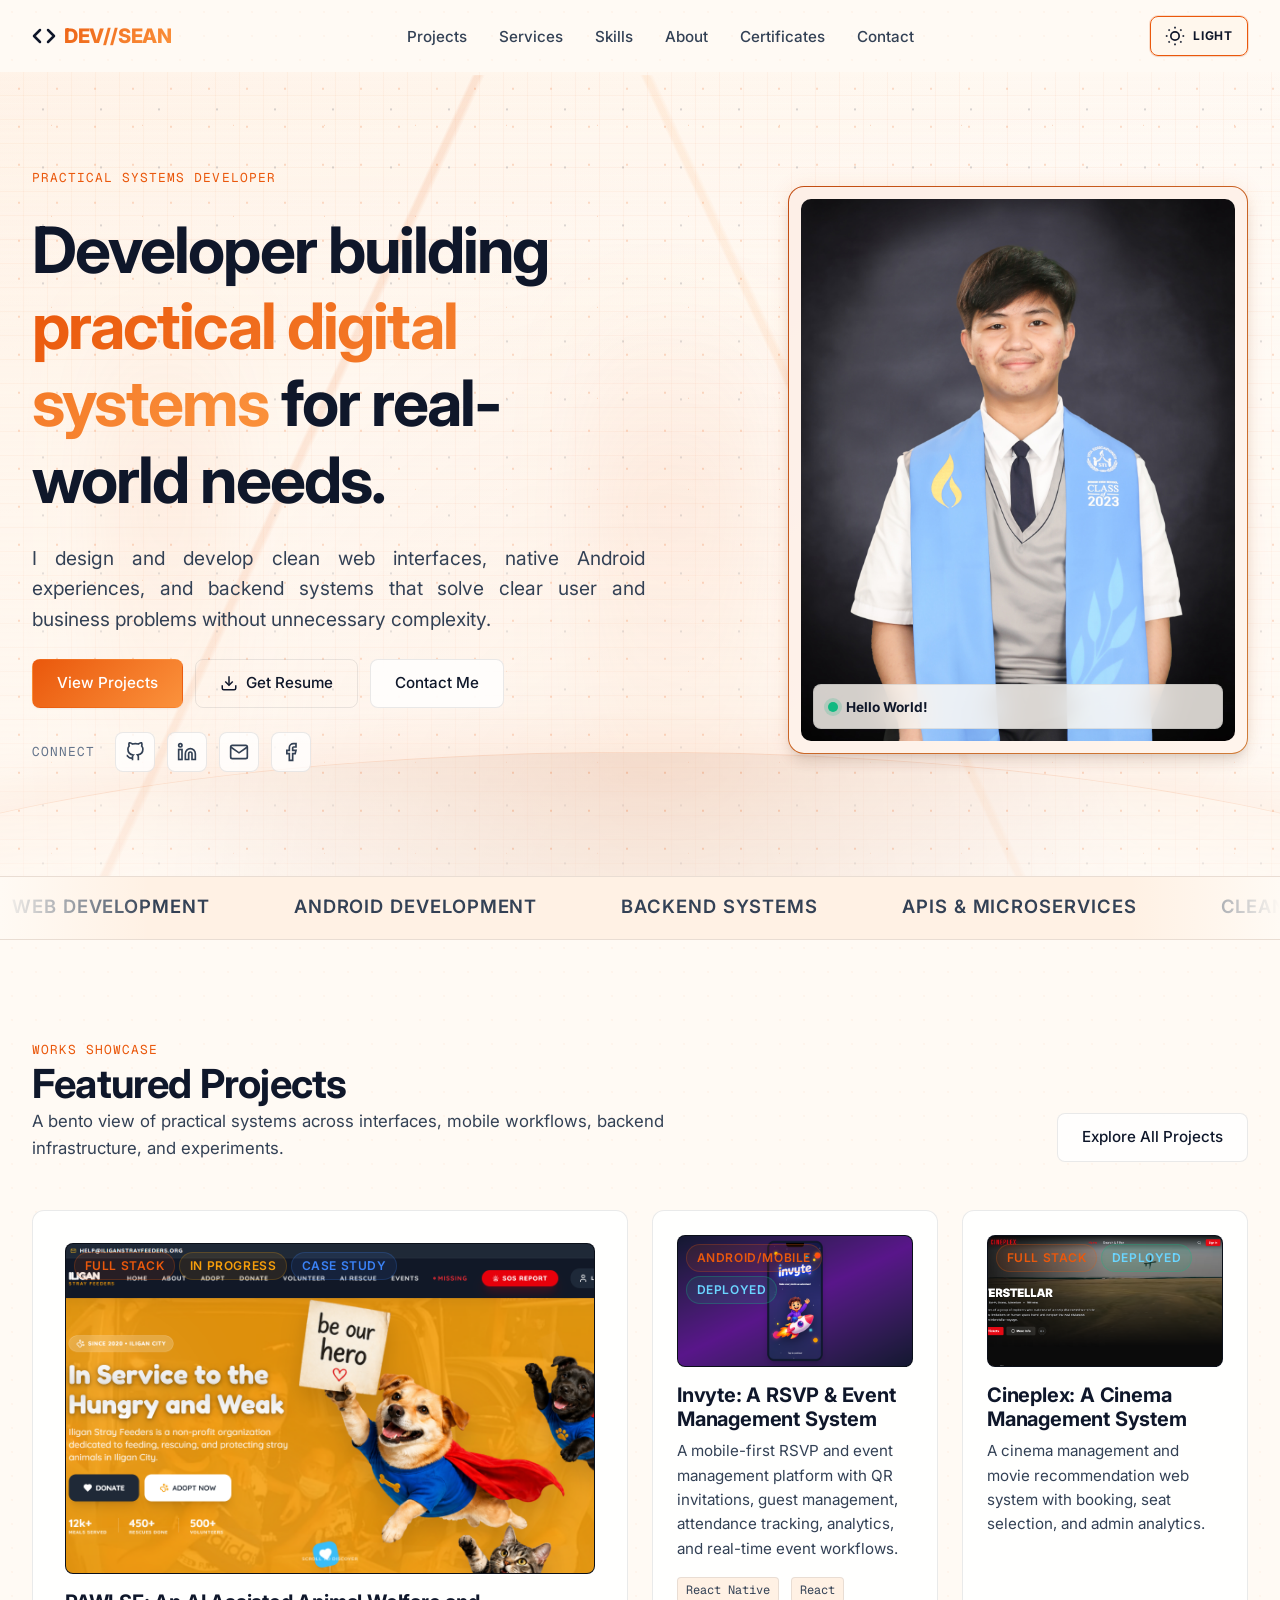
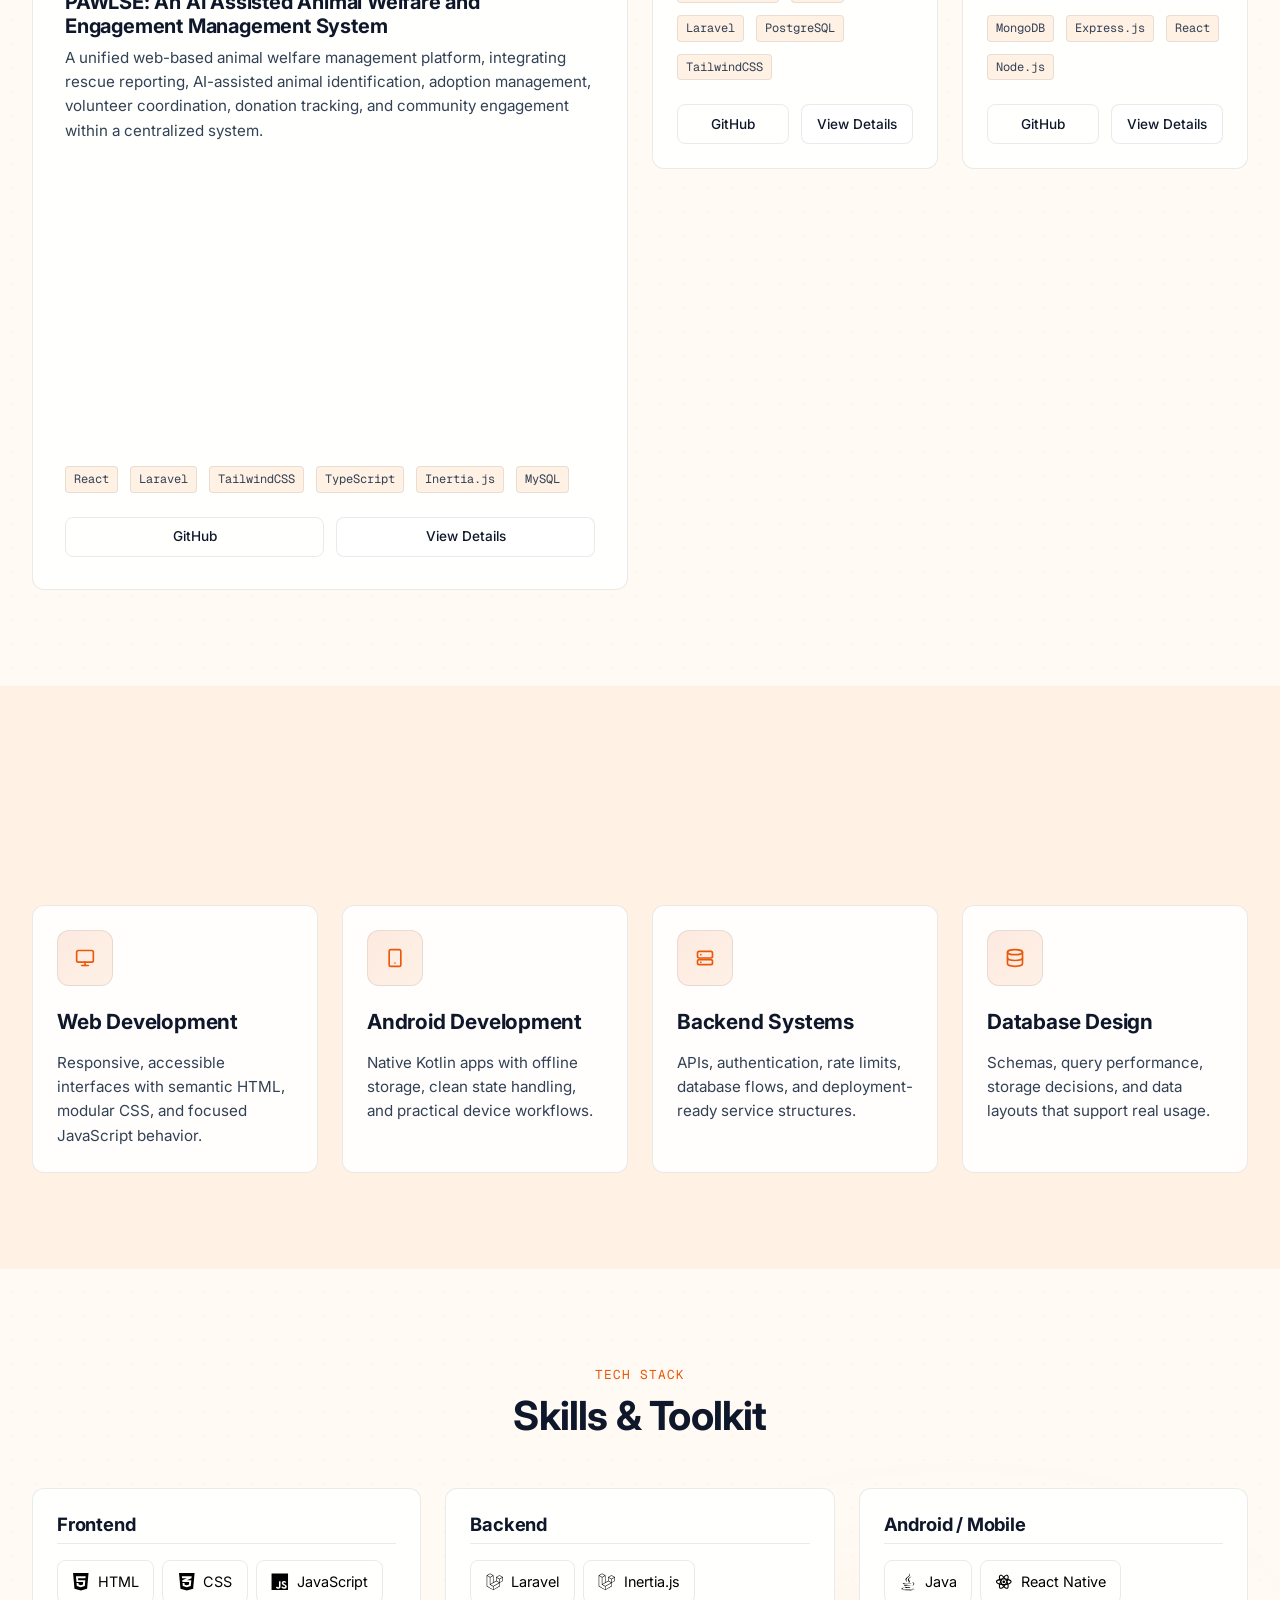
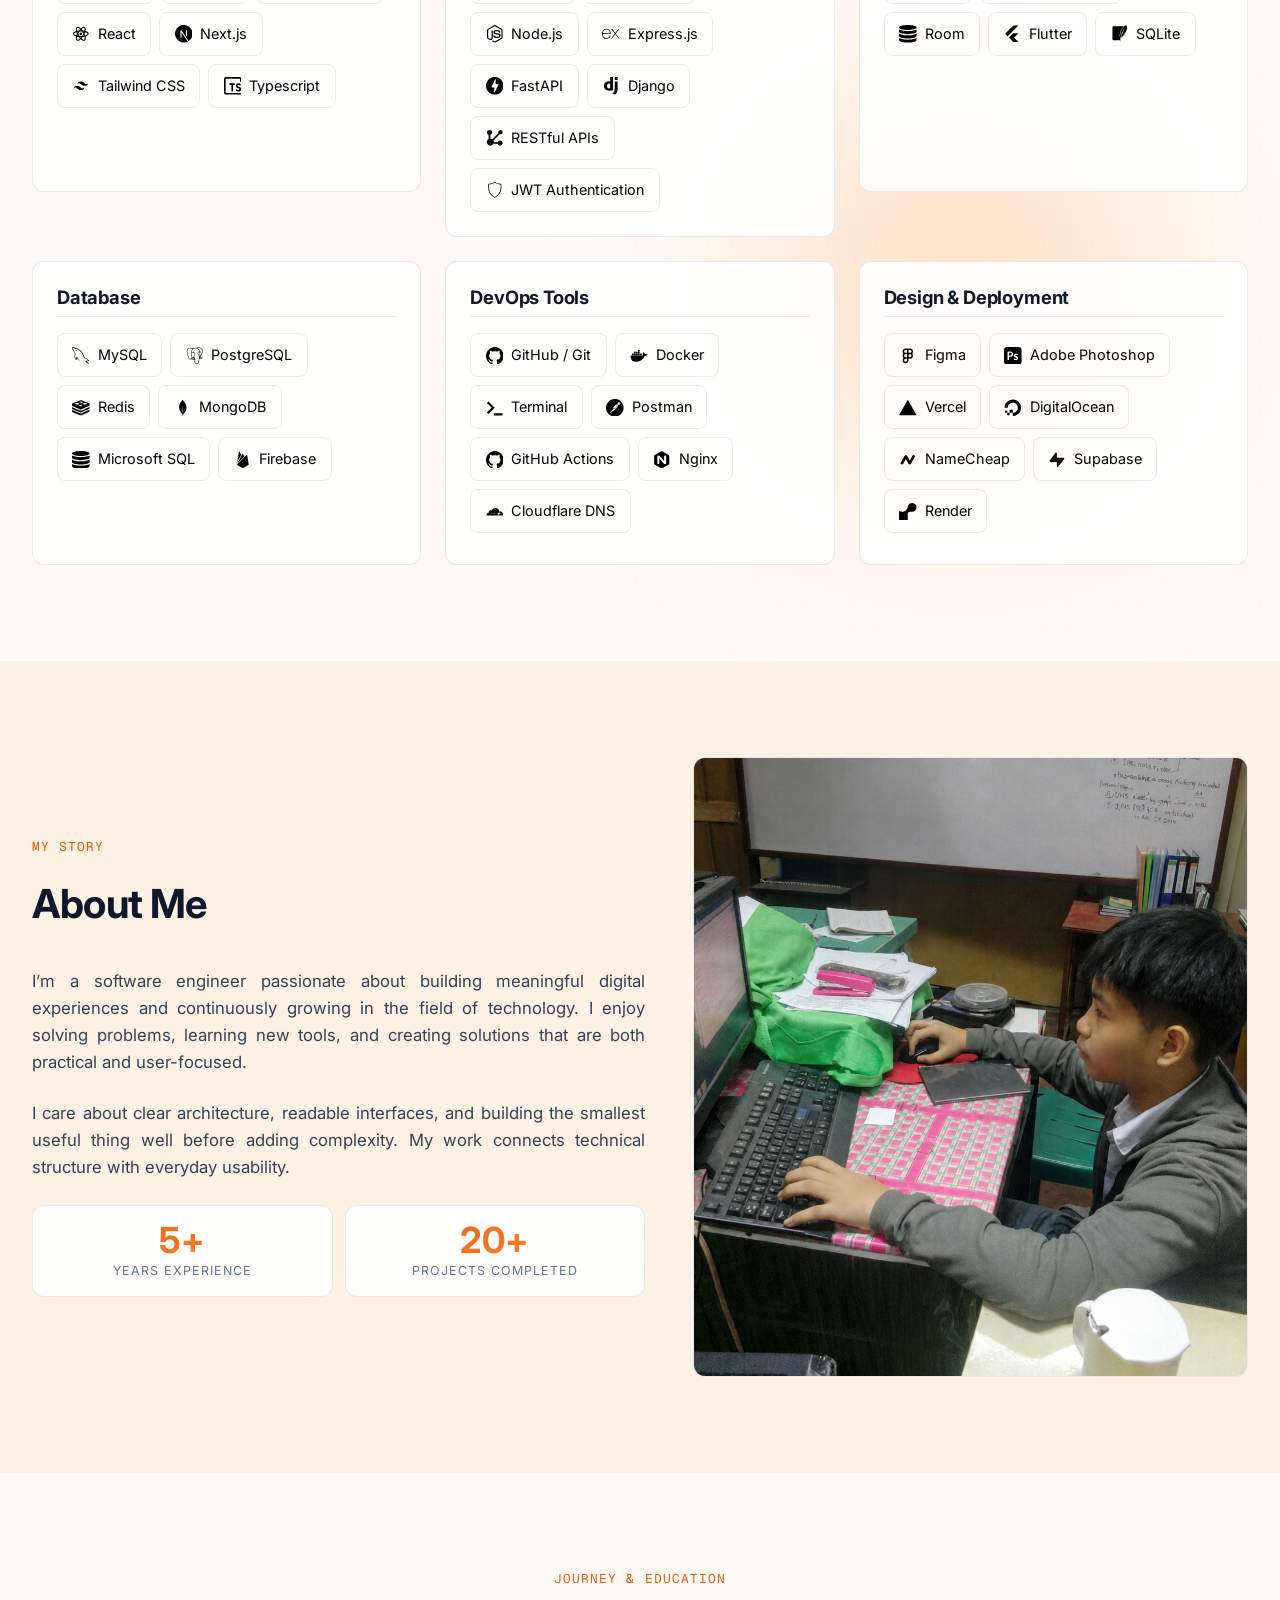
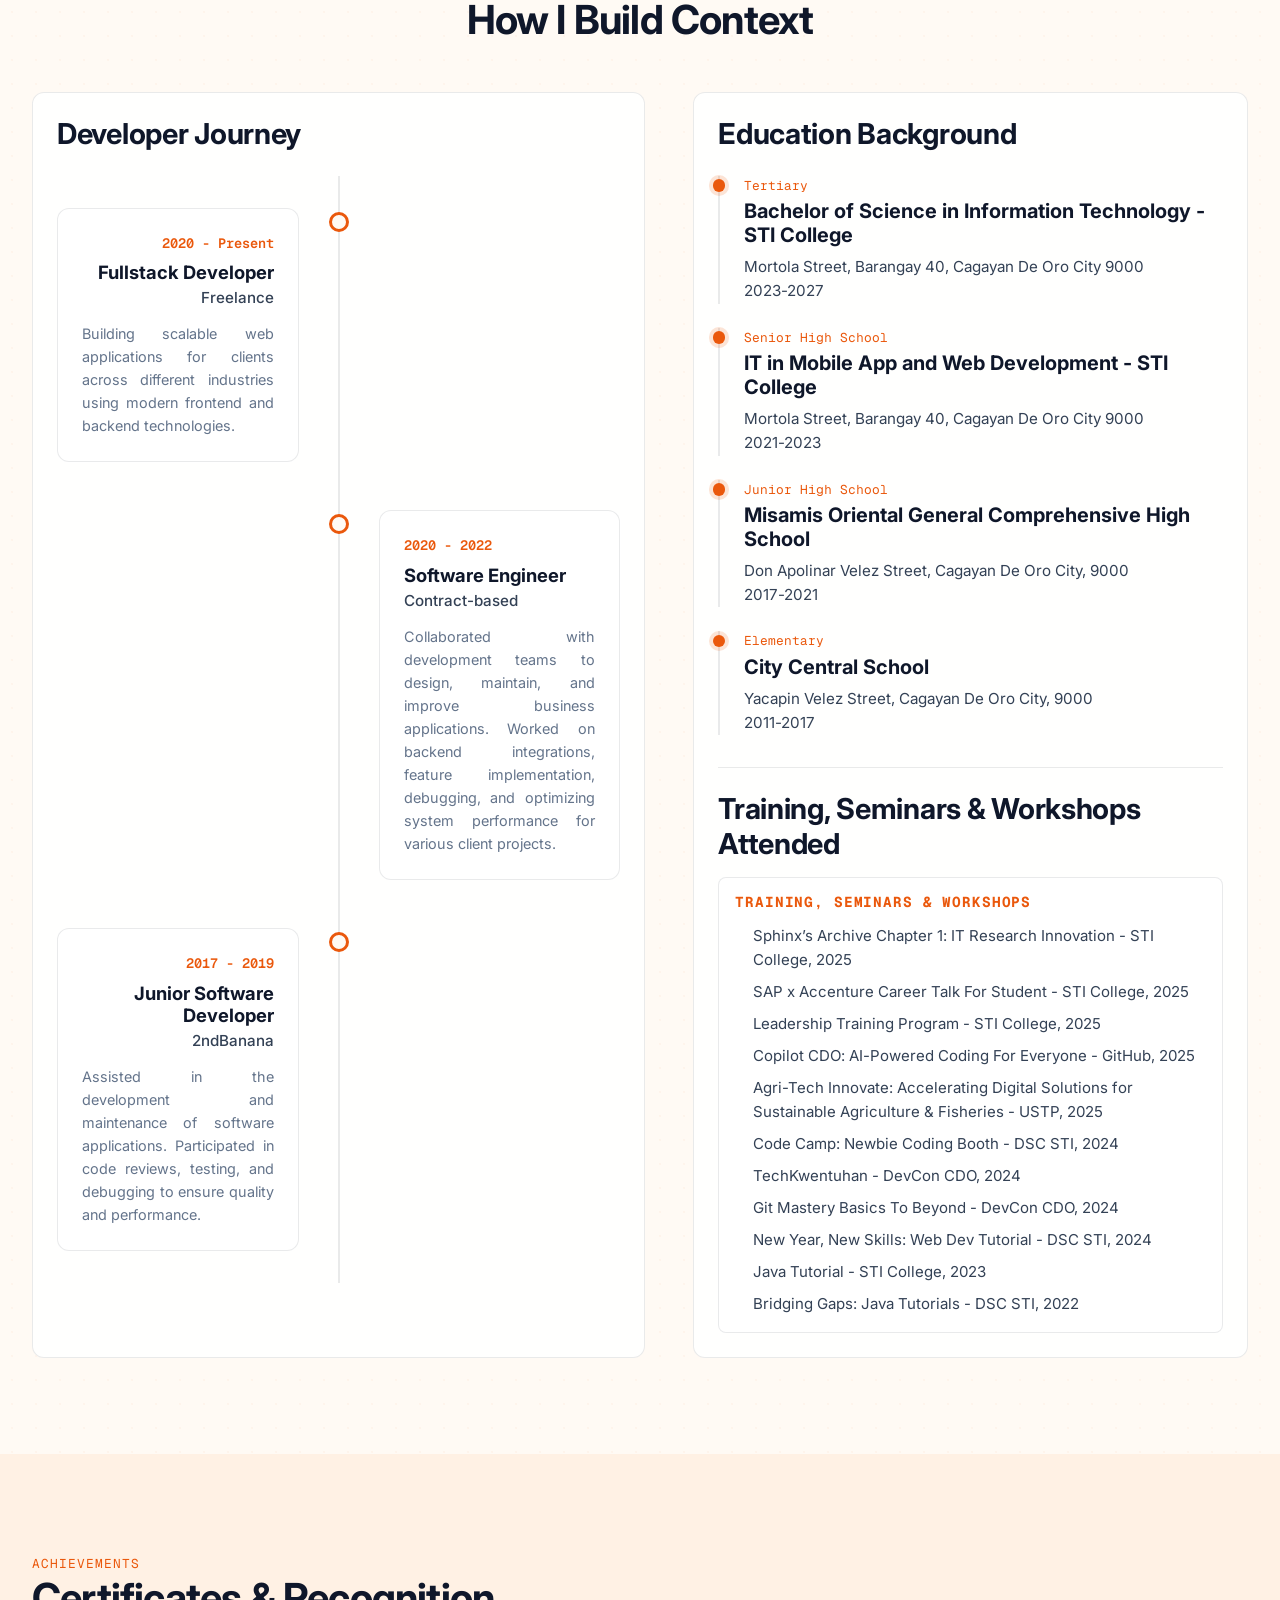
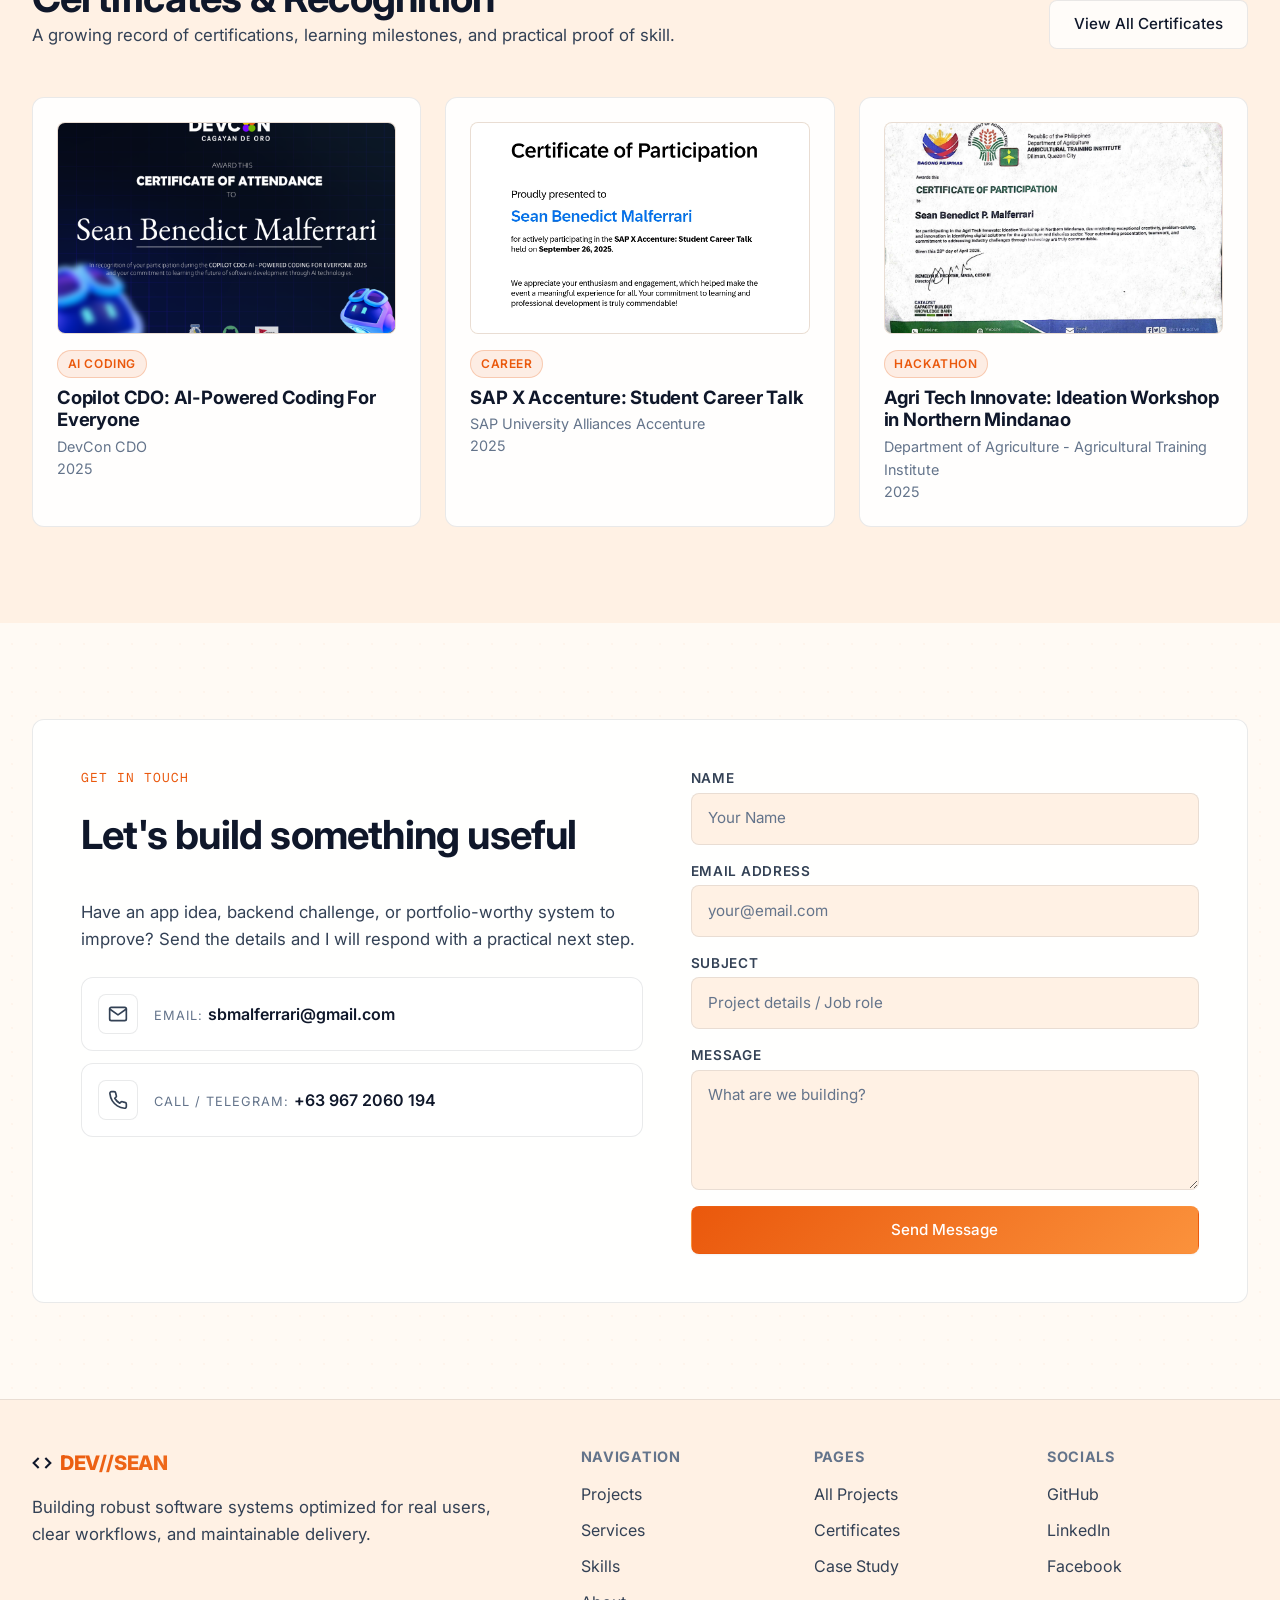
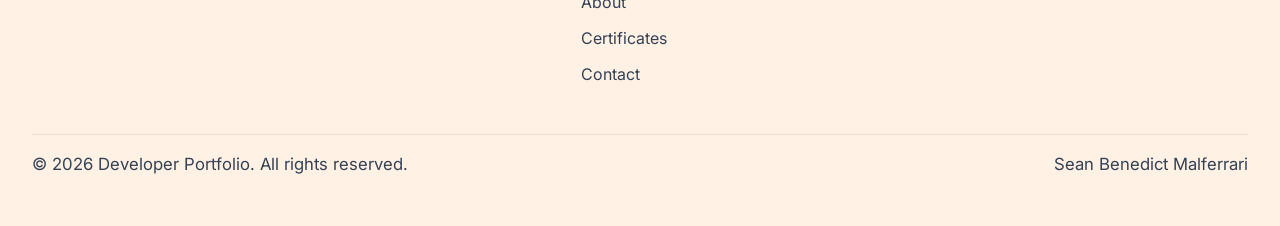
==== commit 57b78d29: "refactor: updated meta tags" ====
--- a/index.html
+++ b/index.html
@@ -12,7 +12,13 @@
   <meta name="author" content="Developer">
   <link rel="preconnect" href="https://fonts.googleapis.com">
   <link rel="preconnect" href="https://fonts.gstatic.com" crossorigin>
+
+  <meta property="og:title" content="Developer Portfolio | Practical Digital Systems">
+  <meta property="og:description" content="Check my portfolio out">
   <meta property="og:image" content="assets/images/profile/profile_two.png">
+  <meta property="og:url" content="https://portfolio-nine-ochre-30.vercel.app/">
+  <meta property="og:type" content="website">
+
   <link rel="icon" href="assets/icons/favicon.ico" type="image/x-icon">
   <link
     href="https://fonts.googleapis.com/css2?family=Geist+Mono:wght@100..900&family=Geist:wght@100..900&family=Inter:wght@100..900&display=swap"
